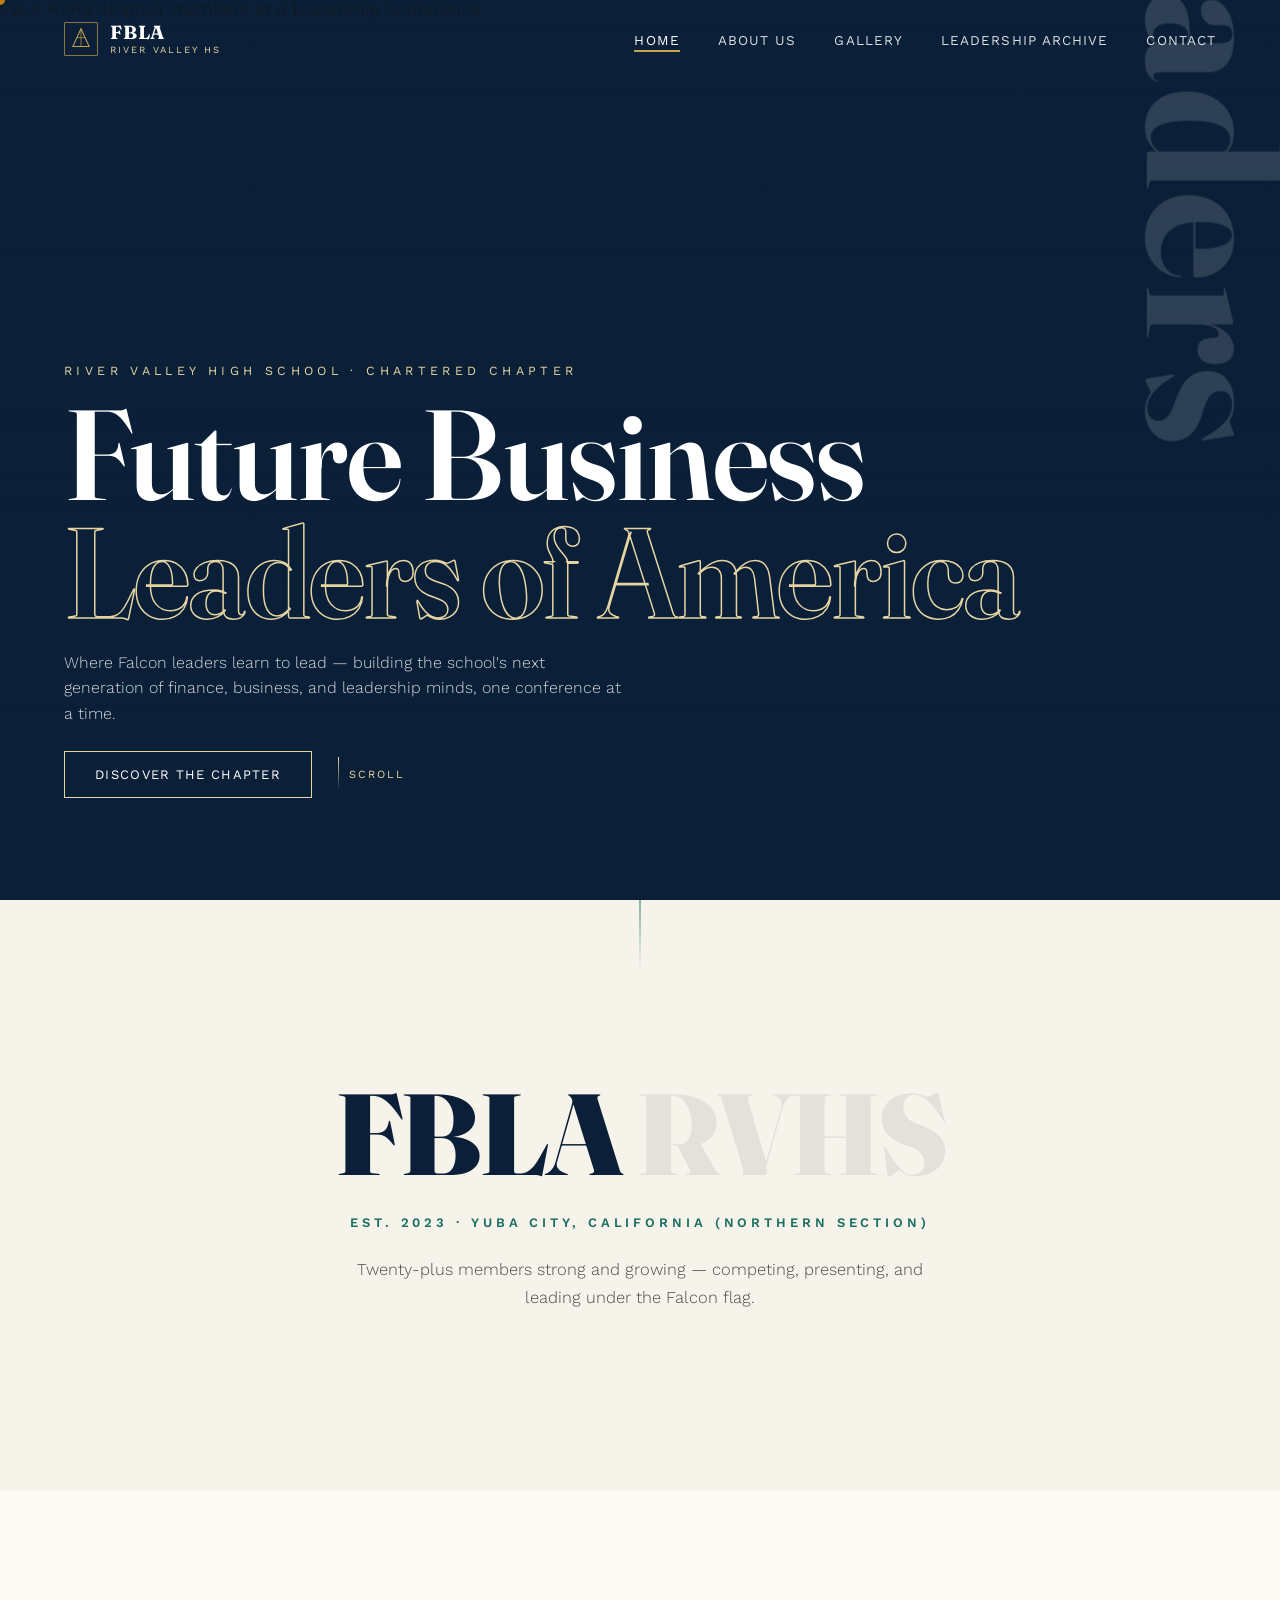
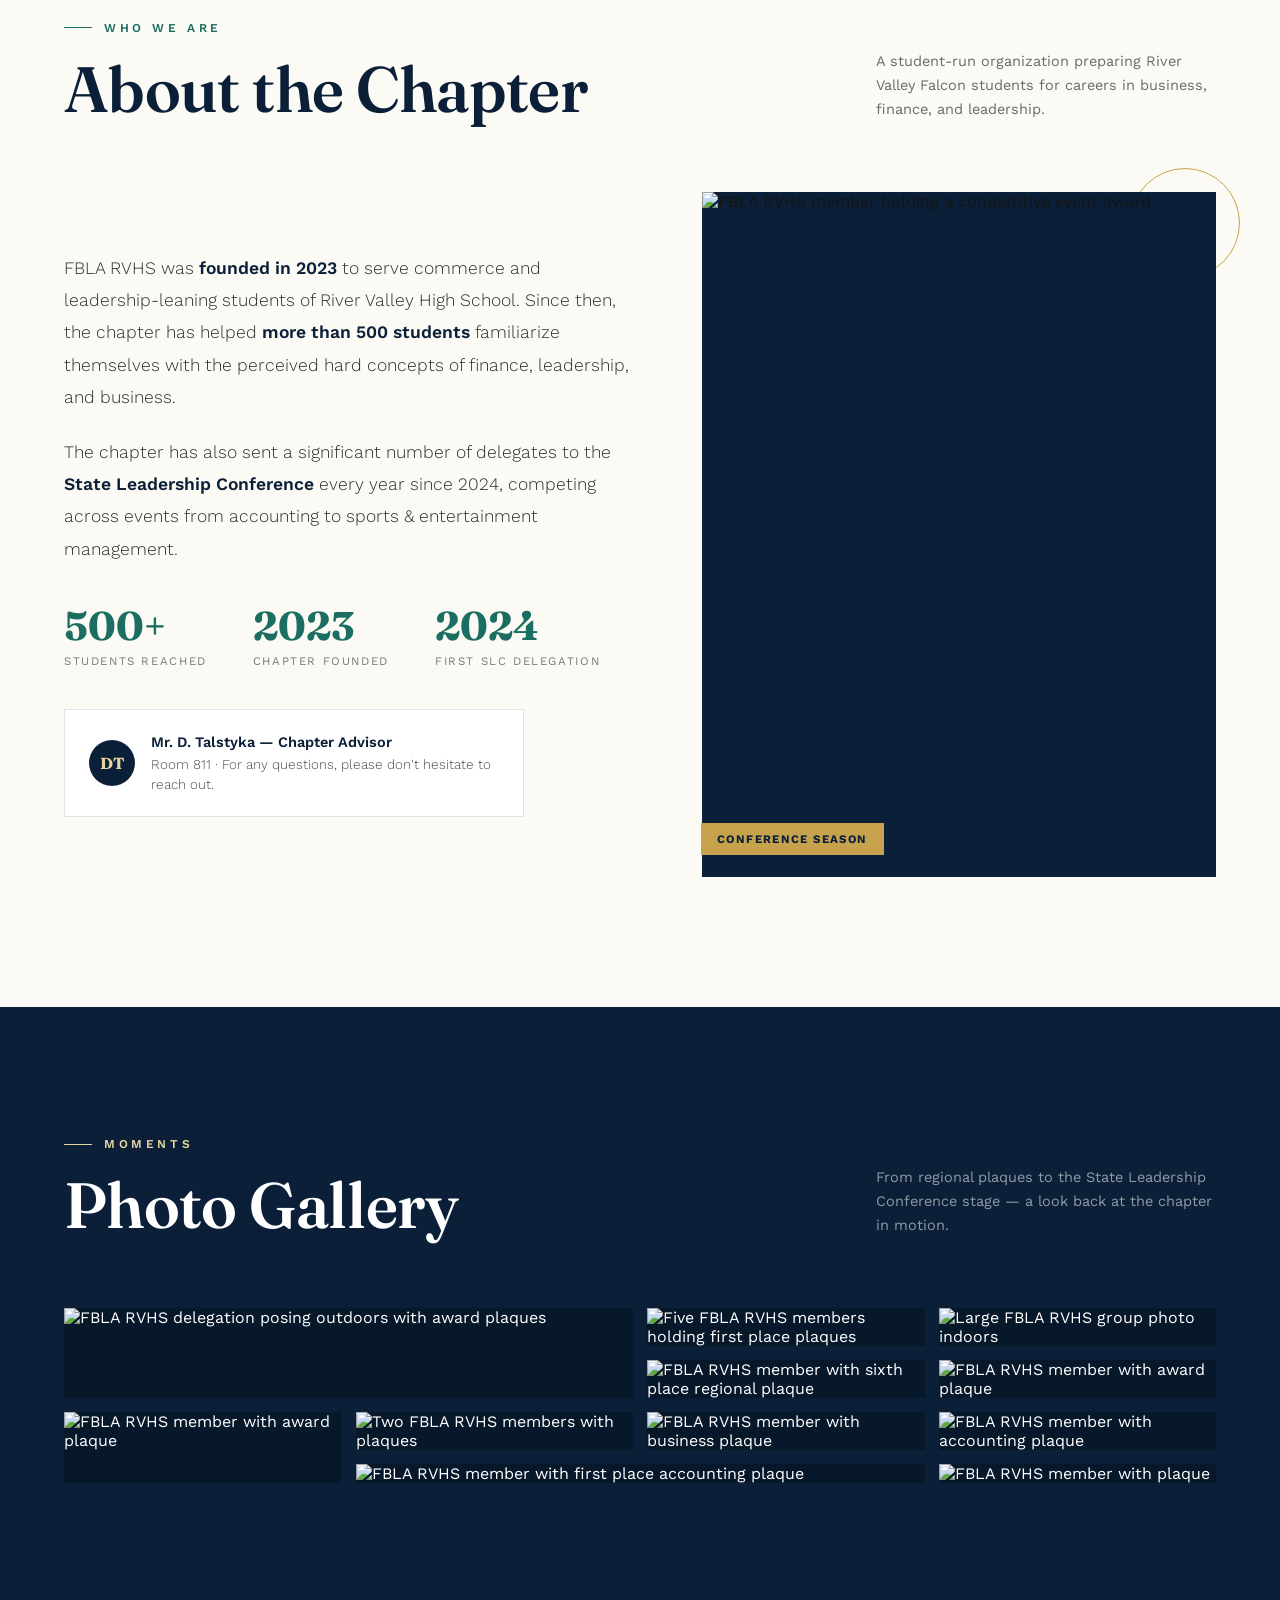
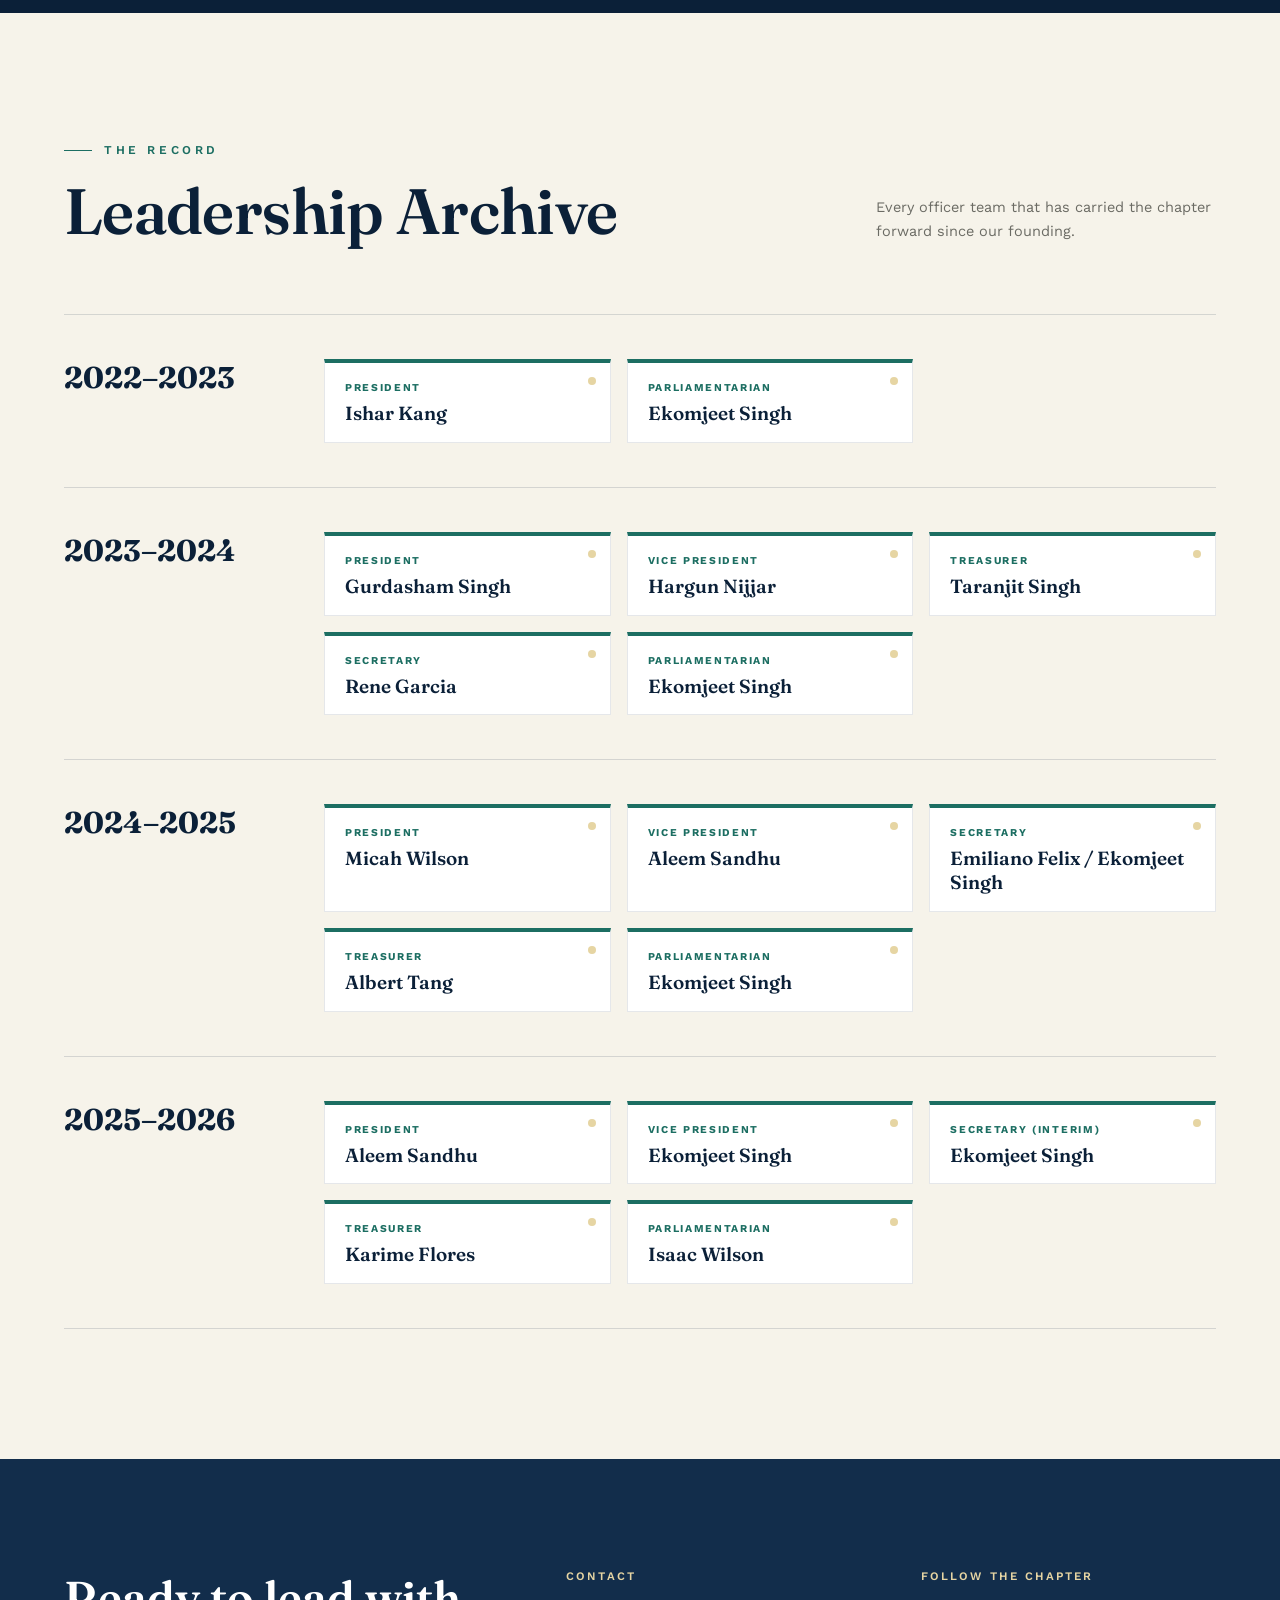
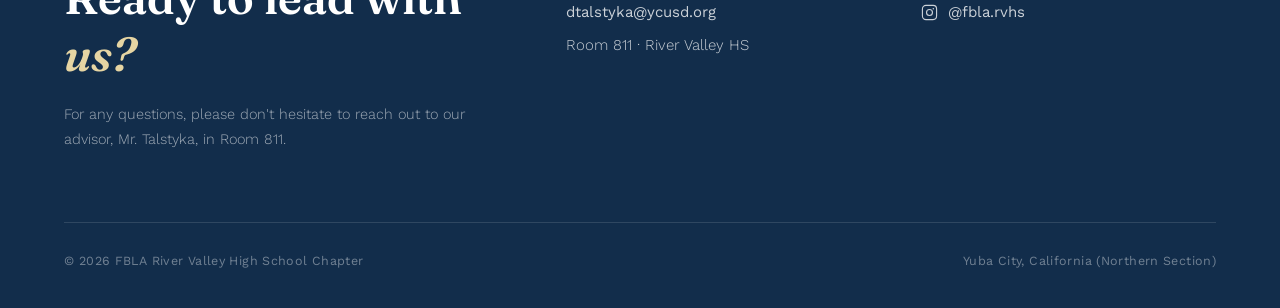
==== index.html @ ffce9edf "Add files via upload" ====
<!DOCTYPE html>
<html lang="en">
<head>
<meta charset="UTF-8">
<meta name="viewport" content="width=device-width, initial-scale=1.0">
<title>FBLA — River Valley High School</title>
<link rel="preconnect" href="https://fonts.googleapis.com">
<link rel="preconnect" href="https://fonts.gstatic.com" crossorigin>
<link href="https://fonts.googleapis.com/css2?family=Fraunces:opsz,wght@9..144,300;9..144,500;9..144,600;9..144,700;9..144,900&family=Work+Sans:wght@300;400;500;600;700&display=swap" rel="stylesheet">
<style>
:root{
  --navy:#0B2038;
  --navy-2:#122d4b;
  --teal:#1C6E62;
  --teal-light:#2E9384;
  --gold:#C7A24C;
  --gold-soft:#e6d5a3;
  --ivory:#F6F3EA;
  --ivory-2:#EFEAdc;
  --ink:#141414;
  --paper:#FCFAF4;
}
*{margin:0;padding:0;box-sizing:border-box;}
html{scroll-behavior:smooth;}
body{
  font-family:'Work Sans',sans-serif;
  background:var(--paper);
  color:var(--ink);
  overflow-x:hidden;
  cursor:default;
}
::selection{background:var(--gold-soft);color:var(--navy);}

h1,h2,h3,.display{
  font-family:'Fraunces',serif;
  font-optical-sizing:auto;
}

a{color:inherit;text-decoration:none;}

/* ---------- custom cursor dot ---------- */
.cursor-dot{
  position:fixed;
  width:10px;height:10px;
  border-radius:50%;
  background:var(--gold);
  pointer-events:none;
  z-index:9999;
  transform:translate(-50%,-50%);
  transition:width .25s,height .25s,background .25s;
  mix-blend-mode:difference;
}
.cursor-dot.grow{width:38px;height:38px;background:var(--ivory);}

/* ---------- nav ---------- */
.site-nav{
  position:fixed;
  top:0;left:0;right:0;
  z-index:500;
  display:flex;
  align-items:center;
  justify-content:space-between;
  padding:22px 5vw;
  mix-blend-mode:normal;
  transition:background .4s ease, padding .4s ease, box-shadow .4s ease;
}
.site-nav.scrolled{
  background:rgba(11,32,56,0.92);
  backdrop-filter:blur(10px);
  padding:14px 5vw;
  box-shadow:0 6px 24px rgba(0,0,0,.18);
}
.brand{
  display:flex;
  align-items:center;
  gap:12px;
  color:#fff;
  letter-spacing:.02em;
}
.brand svg{display:block;flex-shrink:0;}
.brand-text{
  display:flex;
  flex-direction:column;
  line-height:1;
}
.brand-text .b1{
  font-family:'Fraunces',serif;
  font-weight:700;
  font-size:19px;
  letter-spacing:.04em;
}
.brand-text .b2{
  font-size:9.5px;
  letter-spacing:.22em;
  text-transform:uppercase;
  color:var(--gold-soft);
  margin-top:3px;
}
.nav-links{
  display:flex;
  gap:38px;
  list-style:none;
}
.nav-links li a{
  color:#fff;
  font-size:13.5px;
  letter-spacing:.08em;
  text-transform:uppercase;
  position:relative;
  padding-bottom:4px;
  opacity:.85;
  transition:opacity .25s;
}
.nav-links li a::after{
  content:'';
  position:absolute;
  left:0;bottom:0;
  width:0%;
  height:1.5px;
  background:var(--gold);
  transition:width .3s ease;
}
.nav-links li a:hover,.nav-links li a.active{opacity:1;}
.nav-links li a:hover::after,.nav-links li a.active::after{width:100%;}
.nav-toggle{display:none;}

/* ---------- hero ---------- */
.hero{
  position:relative;
  height:100vh;
  min-height:640px;
  overflow:hidden;
  display:flex;
  align-items:flex-end;
  background:var(--navy);
}
.hero-media{
  position:absolute;
  inset:0;
  will-change:transform;
}
.hero-media img{
  width:100%;height:100%;
  object-fit:cover;
  object-position:center 22%;
  transform:scale(1.08);
}
.hero-scrim{
  position:absolute;inset:0;
  background:
    linear-gradient(180deg, rgba(11,32,56,.55) 0%, rgba(11,32,56,.15) 32%, rgba(11,32,56,.25) 60%, rgba(11,32,56,.96) 100%);
}
.hero-inner{
  position:relative;
  z-index:2;
  width:100%;
  padding:0 5vw 8vw;
  display:flex;
  flex-direction:column;
  gap:18px;
}
.hero-eyebrow{
  color:var(--gold-soft);
  font-size:12.5px;
  letter-spacing:.35em;
  text-transform:uppercase;
  opacity:0;
  transform:translateY(14px);
  animation:riseIn .9s .3s cubic-bezier(.16,1,.3,1) forwards;
}
.hero-title{
  color:#fff;
  font-weight:600;
  line-height:.92;
  font-size:clamp(52px,10vw,132px);
  letter-spacing:-.01em;
}
.hero-title .line{
  display:block;
  overflow:hidden;
}
.hero-title .line span{
  display:block;
  transform:translateY(110%);
  animation:riseIn 1s cubic-bezier(.16,1,.3,1) forwards;
}
.hero-title .line:nth-child(1) span{animation-delay:.15s;}
.hero-title .line:nth-child(2) span{
  animation-delay:.32s;
  color:transparent;
  -webkit-text-stroke:1.5px var(--gold-soft);
}
@keyframes riseIn{to{opacity:1;transform:translateY(0);}}

.hero-sub{
  max-width:560px;
  color:rgba(255,255,255,.82);
  font-size:16px;
  line-height:1.6;
  font-weight:300;
  opacity:0;
  animation:riseIn .9s .55s cubic-bezier(.16,1,.3,1) forwards;
}
.hero-meta{
  display:flex;
  align-items:center;
  gap:26px;
  margin-top:6px;
  opacity:0;
  animation:riseIn .9s .7s cubic-bezier(.16,1,.3,1) forwards;
}
.scroll-cue{
  display:flex;
  align-items:center;
  gap:10px;
  color:var(--gold-soft);
  font-size:11px;
  letter-spacing:.18em;
  text-transform:uppercase;
}
.scroll-cue .line-anim{
  width:1px;height:34px;
  background:linear-gradient(var(--gold-soft),transparent);
  position:relative;
  overflow:hidden;
}
.scroll-cue .line-anim::after{
  content:'';
  position:absolute;
  top:-100%;left:0;
  width:100%;height:100%;
  background:var(--gold);
  animation:drip 1.8s ease-in-out infinite;
}
@keyframes drip{
  0%{top:-100%;}
  60%{top:100%;}
  100%{top:100%;}
}

/* chapter name mark that reveals on scroll inside hero */
.hero-watermark{
  position:absolute;
  right:5vw;top:50%;
  transform:translateY(-50%) rotate(90deg);
  transform-origin:right center;
  color:rgba(255,255,255,.14);
  font-family:'Fraunces',serif;
  font-weight:700;
  font-size:15vw;
  white-space:nowrap;
  letter-spacing:.02em;
  pointer-events:none;
  z-index:1;
  display:none;
}
@media(min-width:1000px){.hero-watermark{display:block;}}

/* ---------- reveal-on-scroll chapter title band ---------- */
.reveal-band{
  position:relative;
  background:var(--ivory);
  padding:min(14vw,180px) 5vw;
  text-align:center;
  overflow:hidden;
}
.reveal-band::before{
  content:'';
  position:absolute;
  top:0;left:50%;
  transform:translateX(-50%);
  width:1px;height:70px;
  background:linear-gradient(var(--teal),transparent);
}
.reveal-word{
  font-family:'Fraunces',serif;
  font-weight:900;
  font-size:clamp(44px,9vw,150px);
  line-height:.95;
  color:var(--navy);
  letter-spacing:-.02em;
}
.reveal-word .r-chunk{
  display:inline-block;
  opacity:.08;
  transition:opacity .05s linear;
}
.reveal-tag{
  margin-top:26px;
  font-size:13px;
  letter-spacing:.3em;
  text-transform:uppercase;
  color:var(--teal);
  font-weight:600;
}
.reveal-desc{
  max-width:600px;
  margin:26px auto 0;
  color:#4b4b46;
  font-size:16.5px;
  line-height:1.7;
  font-weight:300;
}

/* ---------- section shell ---------- */
section{position:relative;}
.section-pad{padding:130px 5vw;}
.section-head{
  display:flex;
  justify-content:space-between;
  align-items:flex-end;
  gap:40px;
  margin-bottom:64px;
  flex-wrap:wrap;
}
.eyebrow{
  font-size:12px;
  letter-spacing:.3em;
  text-transform:uppercase;
  color:var(--teal);
  font-weight:600;
  display:flex;
  align-items:center;
  gap:12px;
}
.eyebrow::before{
  content:'';
  width:28px;height:1px;
  background:var(--teal);
}
.section-title{
  font-size:clamp(34px,5vw,64px);
  font-weight:600;
  color:var(--navy);
  margin-top:14px;
  letter-spacing:-.01em;
  max-width:680px;
}
.section-note{
  max-width:340px;
  color:#6b6b64;
  font-size:14.5px;
  line-height:1.65;
  padding-bottom:6px;
}

/* fade-up reveal utility */
.fx{
  opacity:0;
  transform:translateY(36px);
  transition:opacity .8s cubic-bezier(.16,1,.3,1), transform .8s cubic-bezier(.16,1,.3,1);
}
.fx.in{opacity:1;transform:translateY(0);}

/* ---------- about ---------- */
.about{
  background:var(--paper);
}
.about-grid{
  display:grid;
  grid-template-columns:1.05fr .95fr;
  gap:70px;
  align-items:center;
}
@media(max-width:880px){.about-grid{grid-template-columns:1fr;}}
.about-copy p{
  font-size:17.5px;
  line-height:1.85;
  color:#2c2c28;
  font-weight:300;
  margin-bottom:22px;
}
.about-copy strong{font-weight:600;color:var(--navy);}
.stat-row{
  display:flex;
  gap:46px;
  margin:36px 0 40px;
  flex-wrap:wrap;
}
.stat b{
  font-family:'Fraunces',serif;
  font-size:40px;
  color:var(--teal);
  font-weight:700;
  display:block;
}
.stat span{
  font-size:11.5px;
  letter-spacing:.14em;
  text-transform:uppercase;
  color:#7a7a72;
}
.advisor-card{
  border:1px solid rgba(11,32,56,.12);
  padding:22px 24px;
  display:flex;
  gap:16px;
  align-items:center;
  background:#fff;
  max-width:460px;
}
.advisor-avatar{
  width:46px;height:46px;
  border-radius:50%;
  background:var(--navy);
  color:var(--gold-soft);
  display:flex;align-items:center;justify-content:center;
  font-family:'Fraunces',serif;
  font-weight:700;
  flex-shrink:0;
}
.advisor-meta p{margin:0;font-size:13.5px;line-height:1.5;color:#4a4a45;}
.advisor-meta .name{font-weight:600;color:var(--navy);font-size:14.5px;}

.about-photo{
  position:relative;
}
.about-photo .frame{
  position:relative;
  overflow:hidden;
  aspect-ratio:3/4;
  background:var(--navy);
}
.about-photo img{
  width:100%;height:100%;
  object-fit:cover;
  transition:transform 1.1s cubic-bezier(.16,1,.3,1);
}
.about-photo:hover img{transform:scale(1.06);}
.about-photo .tag{
  position:absolute;
  left:-1px;bottom:22px;
  background:var(--gold);
  color:var(--navy);
  font-size:11.5px;
  letter-spacing:.12em;
  text-transform:uppercase;
  font-weight:700;
  padding:9px 16px;
}
.about-photo .ring{
  position:absolute;
  top:-24px;right:-24px;
  width:110px;height:110px;
  border:1px solid var(--gold);
  border-radius:50%;
  z-index:-1;
}

/* ---------- gallery ---------- */
.gallery-section{
  background:var(--navy);
  color:#fff;
}
.gallery-section .eyebrow{color:var(--gold-soft);}
.gallery-section .eyebrow::before{background:var(--gold-soft);}
.gallery-section .section-title{color:#fff;}
.gallery-section .section-note{color:rgba(255,255,255,.55);}

.gallery-grid{
  display:grid;
  grid-template-columns:repeat(4,1fr);
  gap:14px;
  grid-auto-flow:dense;
}
@media(max-width:980px){.gallery-grid{grid-template-columns:repeat(2,1fr);}}
@media(max-width:520px){.gallery-grid{grid-template-columns:1fr;}}

.g-item{
  position:relative;
  overflow:hidden;
  cursor:pointer;
  background:#08182b;
}
.g-item img{
  width:100%;height:100%;
  object-fit:cover;
  display:block;
  transition:transform .8s cubic-bezier(.16,1,.3,1), filter .5s;
  filter:saturate(.9);
}
.g-item:hover img{transform:scale(1.08);filter:saturate(1.05);}
.g-item.wide{grid-column:span 2;}
.g-item.tall{grid-row:span 2;}
.g-item .g-veil{
  position:absolute;inset:0;
  background:linear-gradient(180deg,transparent 40%,rgba(3,12,22,.85) 100%);
  opacity:0;
  transition:opacity .4s;
  display:flex;
  align-items:flex-end;
  padding:16px;
}
.g-item:hover .g-veil{opacity:1;}
.g-veil span{
  font-size:12px;
  letter-spacing:.1em;
  text-transform:uppercase;
  color:var(--gold-soft);
  font-weight:600;
}

/* lightbox */
.lightbox{
  position:fixed;inset:0;
  background:rgba(6,14,26,.96);
  z-index:1000;
  display:none;
  align-items:center;
  justify-content:center;
  padding:6vh 5vw;
  backdrop-filter:blur(6px);
}
.lightbox.open{display:flex;}
.lightbox img{
  max-width:100%;max-height:88vh;
  object-fit:contain;
  box-shadow:0 30px 80px rgba(0,0,0,.5);
}
.lightbox-close{
  position:absolute;
  top:28px;right:5vw;
  color:#fff;
  font-size:14px;
  letter-spacing:.15em;
  text-transform:uppercase;
  cursor:pointer;
  display:flex;align-items:center;gap:10px;
}
.lightbox-nav{
  position:absolute;
  top:50%;transform:translateY(-50%);
  color:#fff;
  font-size:30px;
  cursor:pointer;
  padding:14px;
  opacity:.7;
  transition:opacity .2s;
  font-family:'Fraunces',serif;
}
.lightbox-nav:hover{opacity:1;}
.lightbox-nav.prev{left:2vw;}
.lightbox-nav.next{right:2vw;}

/* ---------- leadership archive ---------- */
.leadership{
  background:var(--ivory);
}
.term-block{
  border-top:1px solid rgba(11,32,56,.14);
  padding:44px 0;
  display:grid;
  grid-template-columns:220px 1fr;
  gap:40px;
  align-items:start;
}
.term-block:last-child{border-bottom:1px solid rgba(11,32,56,.14);}
@media(max-width:760px){.term-block{grid-template-columns:1fr;gap:18px;}}
.term-year{
  font-family:'Fraunces',serif;
  font-size:30px;
  font-weight:700;
  color:var(--navy);
  position:sticky;
  top:110px;
}
.badge-grid{
  display:grid;
  grid-template-columns:repeat(auto-fill,minmax(230px,1fr));
  gap:16px;
}
.badge{
  background:#fff;
  border:1px solid rgba(11,32,56,.1);
  border-top:4px solid var(--teal);
  padding:18px 20px 16px;
  position:relative;
  transition:transform .35s cubic-bezier(.16,1,.3,1), box-shadow .35s;
}
.badge:hover{
  transform:translateY(-6px);
  box-shadow:0 18px 34px rgba(11,32,56,.12);
  border-top-color:var(--gold);
}
.badge .role{
  font-size:10.5px;
  letter-spacing:.16em;
  text-transform:uppercase;
  color:var(--teal);
  font-weight:700;
  margin-bottom:8px;
}
.badge:hover .role{color:var(--gold);
  transition:color .35s;
}
.badge .pname{
  font-family:'Fraunces',serif;
  font-size:19px;
  font-weight:600;
  color:var(--navy);
  line-height:1.25;
}
.badge .pin{
  position:absolute;
  top:14px;right:14px;
  width:8px;height:8px;
  border-radius:50%;
  background:var(--gold-soft);
}

/* ---------- footer / contact ---------- */
.footer{
  background:var(--navy-2);
  color:#fff;
  padding:110px 5vw 40px;
}
.footer-top{
  display:grid;
  grid-template-columns:1.2fr .8fr .8fr;
  gap:60px;
  padding-bottom:70px;
  border-bottom:1px solid rgba(255,255,255,.12);
}
@media(max-width:820px){.footer-top{grid-template-columns:1fr;gap:40px;}}
.footer-title{
  font-size:clamp(30px,4vw,46px);
  font-weight:600;
  max-width:420px;
  margin-bottom:20px;
}
.footer-title .accent{color:var(--gold-soft);font-style:italic;}
.footer p{color:rgba(255,255,255,.6);font-size:14.5px;line-height:1.7;font-weight:300;max-width:420px;}
.footer-col h4{
  font-size:11.5px;
  letter-spacing:.18em;
  text-transform:uppercase;
  color:var(--gold-soft);
  margin-bottom:20px;
  font-weight:600;
}
.footer-col a, .footer-col p{
  display:block;
  color:rgba(255,255,255,.78);
  font-size:15px;
  margin-bottom:12px;
  transition:color .2s;
}
.footer-col a:hover{color:var(--gold-soft);}
.footer-col .ig{
  display:inline-flex;
  align-items:center;
  gap:10px;
}
.footer-bottom{
  display:flex;
  justify-content:space-between;
  align-items:center;
  padding-top:30px;
  flex-wrap:wrap;
  gap:14px;
  font-size:12.5px;
  color:rgba(255,255,255,.4);
  letter-spacing:.03em;
}

/* magnetic btn */
.mbtn{
  position:relative;
  display:inline-flex;
  align-items:center;
  gap:10px;
  padding:15px 30px;
  border:1px solid var(--gold-soft);
  color:#fff;
  font-size:13px;
  letter-spacing:.1em;
  text-transform:uppercase;
  overflow:hidden;
  transition:border-color .3s;
}
.mbtn span{position:relative;z-index:2;transition:color .35s;}
.mbtn::before{
  content:'';
  position:absolute;
  inset:0;
  background:var(--gold-soft);
  transform:translateY(101%);
  transition:transform .4s cubic-bezier(.16,1,.3,1);
  z-index:1;
}
.mbtn:hover::before{transform:translateY(0);}
.mbtn:hover span{color:var(--navy);}

/* scroll progress bar */
.progress{
  position:fixed;
  top:0;left:0;
  height:2px;
  background:var(--gold);
  z-index:600;
  width:0%;
}

@media(max-width:860px){
  .nav-links{
    position:fixed;
    inset:0 0 0 auto;
    width:78vw;max-width:340px;
    background:var(--navy);
    flex-direction:column;
    padding:110px 34px;
    gap:28px;
    transform:translateX(100%);
    transition:transform .5s cubic-bezier(.16,1,.3,1);
  }
  .nav-links.open{transform:translateX(0);}
  .nav-links li a{font-size:16px;}
  .nav-toggle{
    display:flex;
    flex-direction:column;
    gap:5px;
    z-index:600;
    cursor:pointer;
    padding:6px;
  }
  .nav-toggle span{width:22px;height:1.5px;background:#fff;display:block;transition:.3s;}
  .nav-toggle.open span:nth-child(1){transform:translateY(6.5px) rotate(45deg);}
  .nav-toggle.open span:nth-child(2){opacity:0;}
  .nav-toggle.open span:nth-child(3){transform:translateY(-6.5px) rotate(-45deg);}
}
</style>
</head>
<body>

<div class="cursor-dot" id="cursorDot"></div>
<div class="progress" id="progressBar"></div>

<!-- NAV -->
<nav class="site-nav" id="siteNav">
  <a href="#home" class="brand">
    <svg width="34" height="34" viewBox="0 0 100 100" fill="none" xmlns="http://www.w3.org/2000/svg">
      <rect x="2" y="2" width="96" height="96" fill="#0B2038" stroke="#C7A24C" stroke-width="2"/>
      <path d="M50 20 L74 72 H26 Z" fill="none" stroke="#C7A24C" stroke-width="3"/>
      <path d="M50 20 L50 72" stroke="#C7A24C" stroke-width="2"/>
      <path d="M38 46 H62" stroke="#C7A24C" stroke-width="2"/>
    </svg>
    <div class="brand-text">
      <span class="b1">FBLA</span>
      <span class="b2">River Valley HS</span>
    </div>
  </a>
  <div class="nav-toggle" id="navToggle"><span></span><span></span><span></span></div>
  <ul class="nav-links" id="navLinks">
    <li><a href="#home" class="nav-link active">Home</a></li>
    <li><a href="#about" class="nav-link">About Us</a></li>
    <li><a href="#gallery" class="nav-link">Gallery</a></li>
    <li><a href="#leadership" class="nav-link">Leadership Archive</a></li>
    <li><a href="#contact" class="nav-link">Contact</a></li>
  </ul>
</nav>

<!-- HERO -->
<header class="hero" id="home">
  <div class="hero-media" id="heroMedia">
    <img src="images/hero.jpg" alt="FBLA RVHS chapter members at a leadership conference">
  </div>
  <div class="hero-scrim"></div>
  <div class="hero-watermark">Future Business Leaders</div>
  <div class="hero-inner">
    <span class="hero-eyebrow">River Valley High School · Chartered Chapter</span>
    <h1 class="hero-title">
      <span class="line"><span>Future Business</span></span>
      <span class="line"><span>Leaders of America</span></span>
    </h1>
    <p class="hero-sub">Where Falcon leaders learn to lead — building the school's next generation of finance, business, and leadership minds, one conference at a time.</p>
    <div class="hero-meta">
      <a href="#about" class="mbtn"><span>Discover the Chapter</span></a>
      <div class="scroll-cue"><div class="line-anim"></div>Scroll</div>
    </div>
  </div>
</header>

<!-- REVEAL BAND -->
<section class="reveal-band" id="revealBand">
  <h2 class="reveal-word" id="revealWord">FBLA&nbsp;RVHS</h2>
  <p class="reveal-tag">Est. 2023 · Yuba City, California (Northern Section)</p>
  <p class="reveal-desc">Twenty-plus members strong and growing — competing, presenting, and leading under the Falcon flag.</p>
</section>

<!-- ABOUT -->
<section class="about section-pad" id="about">
  <div class="section-head fx">
    <div>
      <div class="eyebrow">Who We Are</div>
      <h2 class="section-title">About the Chapter</h2>
    </div>
    <p class="section-note">A student-run organization preparing River Valley Falcon students for careers in business, finance, and leadership.</p>
  </div>

  <div class="about-grid">
    <div class="about-copy fx">
      <p>FBLA RVHS was <strong>founded in 2023</strong> to serve commerce and leadership&#8209;leaning students of River Valley High School. Since then, the chapter has helped <strong>more than 500 students</strong> familiarize themselves with the perceived hard concepts of finance, leadership, and business.</p>
      <p>The chapter has also sent a significant number of delegates to the <strong>State Leadership Conference</strong> every year since 2024, competing across events from accounting to sports &amp; entertainment management.</p>

      <div class="stat-row">
        <div class="stat"><b>500+</b><span>Students Reached</span></div>
        <div class="stat"><b>2023</b><span>Chapter Founded</span></div>
        <div class="stat"><b>2024</b><span>First SLC Delegation</span></div>
      </div>

      <div class="advisor-card">
        <div class="advisor-avatar">DT</div>
        <div class="advisor-meta">
          <p class="name">Mr. D. Talstyka — Chapter Advisor</p>
          <p>Room 811 · For any questions, please don't hesitate to reach out.</p>
        </div>
      </div>
    </div>

    <div class="about-photo fx">
      <div class="ring"></div>
      <div class="frame">
        <img src="images/FBLA2.jpg" alt="FBLA RVHS member holding a competitive event award">
      </div>
      <div class="tag">Conference Season</div>
    </div>
  </div>
</section>

<!-- GALLERY -->
<section class="gallery-section section-pad" id="gallery">
  <div class="section-head fx">
    <div>
      <div class="eyebrow">Moments</div>
      <h2 class="section-title">Photo Gallery</h2>
    </div>
    <p class="section-note">From regional plaques to the State Leadership Conference stage — a look back at the chapter in motion.</p>
  </div>

  <div class="gallery-grid" id="galleryGrid">
    <div class="g-item wide tall fx" data-full="images/group2.jpg"><img src="images/group2.jpg" alt="FBLA RVHS delegation posing outdoors with award plaques"><div class="g-veil"><span>Northern Section · Awards Day</span></div></div>
    <div class="g-item fx" data-full="images/group3.jpg"><img src="images/group3.jpg" alt="Five FBLA RVHS members holding first place plaques"><div class="g-veil"><span>First Place Wins</span></div></div>
    <div class="g-item fx" data-full="images/group4.jpg"><img src="images/group4.jpg" alt="Large FBLA RVHS group photo indoors"><div class="g-veil"><span>Chapter Group Photo</span></div></div>
    <div class="g-item fx" data-full="images/portrait_sukhman.jpg"><img src="images/portrait_sukhman.jpg" alt="FBLA RVHS member with sixth place regional plaque"><div class="g-veil"><span>Regional Placement</span></div></div>
    <div class="g-item fx" data-full="images/FBLA3.jpg"><img src="images/FBLA3.jpg" alt="FBLA RVHS member with award plaque"><div class="g-veil"><span>Member Spotlight</span></div></div>
    <div class="g-item tall fx" data-full="images/FBLA4.jpg"><img src="images/FBLA4.jpg" alt="FBLA RVHS member with award plaque"><div class="g-veil"><span>Member Spotlight</span></div></div>
    <div class="g-item fx" data-full="images/FBLA5.jpg"><img src="images/FBLA5.jpg" alt="Two FBLA RVHS members with plaques"><div class="g-veil"><span>Team Achievement</span></div></div>
    <div class="g-item fx" data-full="images/FBLA6.jpg"><img src="images/FBLA6.jpg" alt="FBLA RVHS member with business plaque"><div class="g-veil"><span>Business Management</span></div></div>
    <div class="g-item fx" data-full="images/FBLA7.jpg"><img src="images/FBLA7.jpg" alt="FBLA RVHS member with accounting plaque"><div class="g-veil"><span>Accounting</span></div></div>
    <div class="g-item wide fx" data-full="images/FBLA8.jpg"><img src="images/FBLA8.jpg" alt="FBLA RVHS member with first place accounting plaque"><div class="g-veil"><span>First Place · Accounting</span></div></div>
    <div class="g-item fx" data-full="images/FBLA9.jpg"><img src="images/FBLA9.jpg" alt="FBLA RVHS member with plaque"><div class="g-veil"><span>Member Spotlight</span></div></div>
  </div>
</section>

<!-- LEADERSHIP ARCHIVE -->
<section class="leadership section-pad" id="leadership">
  <div class="section-head fx">
    <div>
      <div class="eyebrow">The Record</div>
      <h2 class="section-title">Leadership Archive</h2>
    </div>
    <p class="section-note">Every officer team that has carried the chapter forward since our founding.</p>
  </div>

  <div class="term-block fx">
    <div class="term-year">2022–2023</div>
    <div class="badge-grid">
      <div class="badge"><div class="pin"></div><div class="role">President</div><div class="pname">Ishar Kang</div></div>
      <div class="badge"><div class="pin"></div><div class="role">Parliamentarian</div><div class="pname">Ekomjeet Singh</div></div>
    </div>
  </div>

  <div class="term-block fx">
    <div class="term-year">2023–2024</div>
    <div class="badge-grid">
      <div class="badge"><div class="pin"></div><div class="role">President</div><div class="pname">Gurdasham Singh</div></div>
      <div class="badge"><div class="pin"></div><div class="role">Vice President</div><div class="pname">Hargun Nijjar</div></div>
      <div class="badge"><div class="pin"></div><div class="role">Treasurer</div><div class="pname">Taranjit Singh</div></div>
      <div class="badge"><div class="pin"></div><div class="role">Secretary</div><div class="pname">Rene Garcia</div></div>
      <div class="badge"><div class="pin"></div><div class="role">Parliamentarian</div><div class="pname">Ekomjeet Singh</div></div>
    </div>
  </div>

  <div class="term-block fx">
    <div class="term-year">2024–2025</div>
    <div class="badge-grid">
      <div class="badge"><div class="pin"></div><div class="role">President</div><div class="pname">Micah Wilson</div></div>
      <div class="badge"><div class="pin"></div><div class="role">Vice President</div><div class="pname">Aleem Sandhu</div></div>
      <div class="badge"><div class="pin"></div><div class="role">Secretary</div><div class="pname">Emiliano Felix / Ekomjeet Singh</div></div>
      <div class="badge"><div class="pin"></div><div class="role">Treasurer</div><div class="pname">Albert Tang</div></div>
      <div class="badge"><div class="pin"></div><div class="role">Parliamentarian</div><div class="pname">Ekomjeet Singh</div></div>
    </div>
  </div>

  <div class="term-block fx">
    <div class="term-year">2025–2026</div>
    <div class="badge-grid">
      <div class="badge"><div class="pin"></div><div class="role">President</div><div class="pname">Aleem Sandhu</div></div>
      <div class="badge"><div class="pin"></div><div class="role">Vice President</div><div class="pname">Ekomjeet Singh</div></div>
      <div class="badge"><div class="pin"></div><div class="role">Secretary (Interim)</div><div class="pname">Ekomjeet Singh</div></div>
      <div class="badge"><div class="pin"></div><div class="role">Treasurer</div><div class="pname">Karime Flores</div></div>
      <div class="badge"><div class="pin"></div><div class="role">Parliamentarian</div><div class="pname">Isaac Wilson</div></div>
    </div>
  </div>
</section>

<!-- FOOTER / CONTACT -->
<footer class="footer" id="contact">
  <div class="footer-top">
    <div>
      <h3 class="footer-title">Ready to lead with <span class="accent">us?</span></h3>
      <p>For any questions, please don't hesitate to reach out to our advisor, Mr. Talstyka, in Room 811.</p>
    </div>
    <div class="footer-col">
      <h4>Contact</h4>
      <a href="mailto:dtalstyka@ycusd.org">dtalstyka@ycusd.org</a>
      <p>Room 811 · River Valley HS</p>
    </div>
    <div class="footer-col">
      <h4>Follow the Chapter</h4>
      <a class="ig" href="https://www.instagram.com/fbla.rvhs/" target="_blank" rel="noopener">
        <svg width="17" height="17" viewBox="0 0 24 24" fill="none" xmlns="http://www.w3.org/2000/svg"><rect x="2" y="2" width="20" height="20" rx="5" stroke="currentColor" stroke-width="1.6"/><circle cx="12" cy="12" r="4.2" stroke="currentColor" stroke-width="1.6"/><circle cx="17.4" cy="6.6" r="1.1" fill="currentColor"/></svg>
        @fbla.rvhs
      </a>
    </div>
  </div>
  <div class="footer-bottom">
    <span>© <span id="year"></span> FBLA River Valley High School Chapter</span>
    <span>Yuba City, California (Northern Section)</span>
  </div>
</footer>

<!-- LIGHTBOX -->
<div class="lightbox" id="lightbox">
  <div class="lightbox-close" id="lightboxClose">Close ✕</div>
  <div class="lightbox-nav prev" id="lbPrev">‹</div>
  <img src="" alt="" id="lightboxImg">
  <div class="lightbox-nav next" id="lbNext">›</div>
</div>

<script>
document.getElementById('year').textContent = new Date().getFullYear();

/* ---- custom cursor ---- */
const dot = document.getElementById('cursorDot');
let mx=0,my=0,dx=0,dy=0;
window.addEventListener('mousemove', e=>{mx=e.clientX;my=e.clientY;});
function loopCursor(){
  dx += (mx-dx)*0.18; dy += (my-dy)*0.18;
  dot.style.left = dx+'px'; dot.style.top = dy+'px';
  requestAnimationFrame(loopCursor);
}
loopCursor();
document.querySelectorAll('a, .g-item, .badge, .mbtn').forEach(el=>{
  el.addEventListener('mouseenter', ()=>dot.classList.add('grow'));
  el.addEventListener('mouseleave', ()=>dot.classList.remove('grow'));
});

/* ---- nav scroll state + active link ---- */
const nav = document.getElementById('siteNav');
const progressBar = document.getElementById('progressBar');
const sections = document.querySelectorAll('section[id], header[id]');
const navLinks = document.querySelectorAll('.nav-link');

window.addEventListener('scroll', ()=>{
  nav.classList.toggle('scrolled', window.scrollY > 60);
  const h = document.documentElement;
  const pct = (h.scrollTop)/(h.scrollHeight - h.clientHeight)*100;
  progressBar.style.width = pct+'%';

  let current = 'home';
  sections.forEach(sec=>{
    const rect = sec.getBoundingClientRect();
    if(rect.top <= 120 && rect.bottom > 120) current = sec.id;
  });
  navLinks.forEach(l=>{
    l.classList.toggle('active', l.getAttribute('href') === '#'+current);
  });
});

/* mobile nav toggle */
const navToggle = document.getElementById('navToggle');
const navLinksWrap = document.getElementById('navLinks');
navToggle.addEventListener('click', ()=>{
  navToggle.classList.toggle('open');
  navLinksWrap.classList.toggle('open');
});
navLinksWrap.querySelectorAll('a').forEach(a=>a.addEventListener('click', ()=>{
  navToggle.classList.remove('open');
  navLinksWrap.classList.remove('open');
}));

/* ---- hero parallax on scroll + mouse ---- */
const heroMedia = document.getElementById('heroMedia');
const heroImg = heroMedia.querySelector('img');
window.addEventListener('scroll', ()=>{
  const y = window.scrollY;
  heroMedia.style.transform = `translateY(${y*0.35}px)`;
});
document.querySelector('.hero').addEventListener('mousemove', e=>{
  const r = e.currentTarget.getBoundingClientRect();
  const px = (e.clientX - r.left)/r.width - 0.5;
  const py = (e.clientY - r.top)/r.height - 0.5;
  heroImg.style.transform = `scale(1.08) translate(${px*-16}px, ${py*-10}px)`;
});

/* ---- reveal band letter-by-letter reveal driven by scroll ---- */
const revealWordEl = document.getElementById('revealWord');
const text = revealWordEl.textContent;
revealWordEl.innerHTML = text.split('').map(ch=>`<span class="r-chunk">${ch===' '?'&nbsp;':ch}</span>`).join('');
const chunks = revealWordEl.querySelectorAll('.r-chunk');
const revealBand = document.getElementById('revealBand');

function updateReveal(){
  const rect = revealBand.getBoundingClientRect();
  const vh = window.innerHeight;
  const total = rect.height + vh;
  const progressed = Math.min(Math.max((vh - rect.top)/total, 0), 1);
  const n = chunks.length;
  chunks.forEach((c,i)=>{
    const start = i/n;
    const end = start + 1/n*2.2;
    let local = (progressed - start)/(end-start);
    local = Math.min(Math.max(local,0),1);
    c.style.opacity = (0.08 + local*0.92).toFixed(2);
  });
}
window.addEventListener('scroll', updateReveal);
updateReveal();

/* ---- fade up on scroll ---- */
const fxEls = document.querySelectorAll('.fx');
const io = new IntersectionObserver((entries)=>{
  entries.forEach(en=>{
    if(en.isIntersecting){
      en.target.classList.add('in');
      io.unobserve(en.target);
    }
  });
},{threshold:0.15});
fxEls.forEach(el=>io.observe(el));

/* ---- gallery tilt on mouse move ---- */
document.querySelectorAll('.g-item').forEach(item=>{
  item.addEventListener('mousemove', e=>{
    const r = item.getBoundingClientRect();
    const px = (e.clientX - r.left)/r.width - 0.5;
    const py = (e.clientY - r.top)/r.height - 0.5;
    const img = item.querySelector('img');
    img.style.transform = `scale(1.08) translate(${px*-8}px, ${py*-8}px)`;
  });
  item.addEventListener('mouseleave', ()=>{
    item.querySelector('img').style.transform = '';
  });
});

/* ---- lightbox ---- */
const galleryItems = Array.from(document.querySelectorAll('.g-item'));
const lightbox = document.getElementById('lightbox');
const lightboxImg = document.getElementById('lightboxImg');
let lbIndex = 0;

function openLightbox(i){
  lbIndex = i;
  lightboxImg.src = galleryItems[i].dataset.full;
  lightbox.classList.add('open');
}
galleryItems.forEach((item,i)=>{
  item.addEventListener('click', ()=>openLightbox(i));
});
document.getElementById('lightboxClose').addEventListener('click', ()=>lightbox.classList.remove('open'));
lightbox.addEventListener('click', e=>{ if(e.target===lightbox) lightbox.classList.remove('open'); });
document.getElementById('lbPrev').addEventListener('click', e=>{
  e.stopPropagation();
  lbIndex = (lbIndex - 1 + galleryItems.length)%galleryItems.length;
  lightboxImg.src = galleryItems[lbIndex].dataset.full;
});
document.getElementById('lbNext').addEventListener('click', e=>{
  e.stopPropagation();
  lbIndex = (lbIndex + 1)%galleryItems.length;
  lightboxImg.src = galleryItems[lbIndex].dataset.full;
});
window.addEventListener('keydown', e=>{
  if(!lightbox.classList.contains('open')) return;
  if(e.key==='Escape') lightbox.classList.remove('open');
  if(e.key==='ArrowRight') document.getElementById('lbNext').click();
  if(e.key==='ArrowLeft') document.getElementById('lbPrev').click();
});

/* ---- magnetic button ---- */
document.querySelectorAll('.mbtn').forEach(btn=>{
  btn.addEventListener('mousemove', e=>{
    const r = btn.getBoundingClientRect();
    const x = e.clientX - r.left - r.width/2;
    const y = e.clientY - r.top - r.height/2;
    btn.style.transform = `translate(${x*0.18}px, ${y*0.35}px)`;
  });
  btn.addEventListener('mouseleave', ()=>{ btn.style.transform=''; });
});
</script>
</body>
</html>
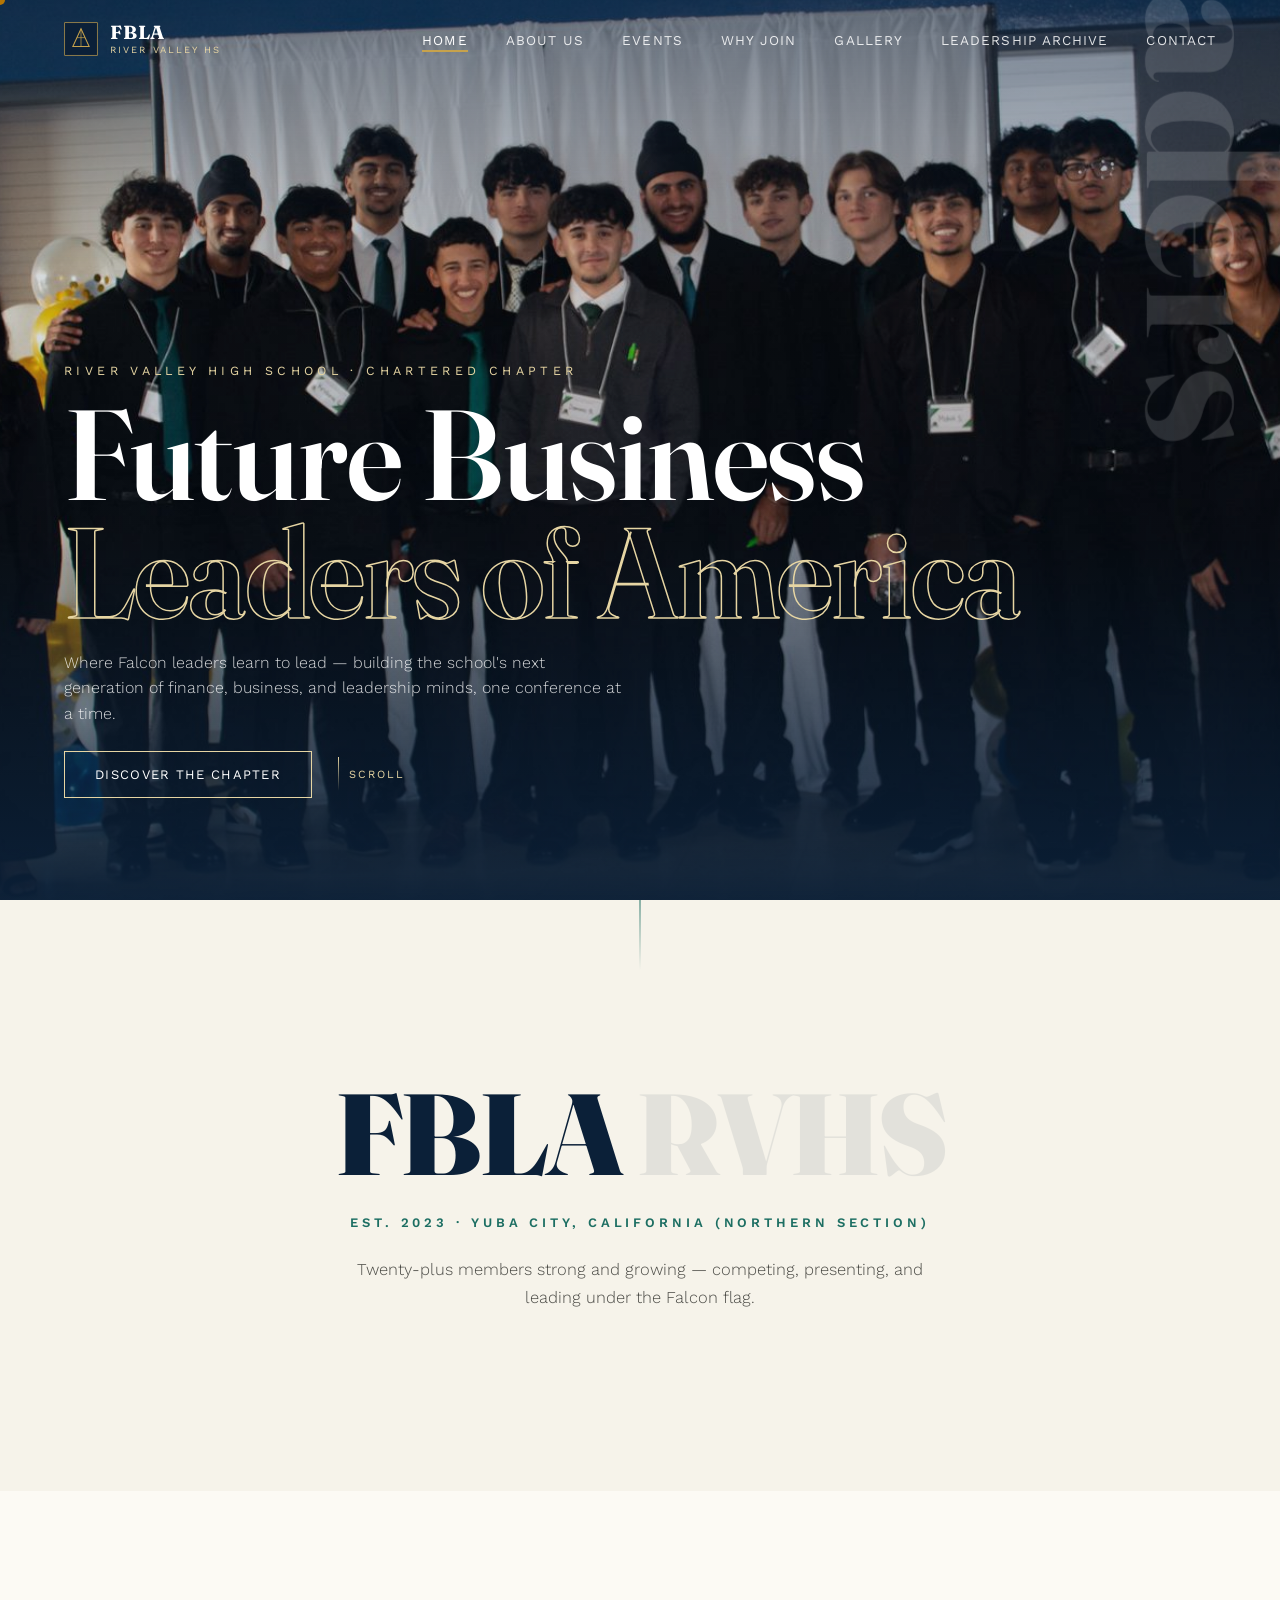
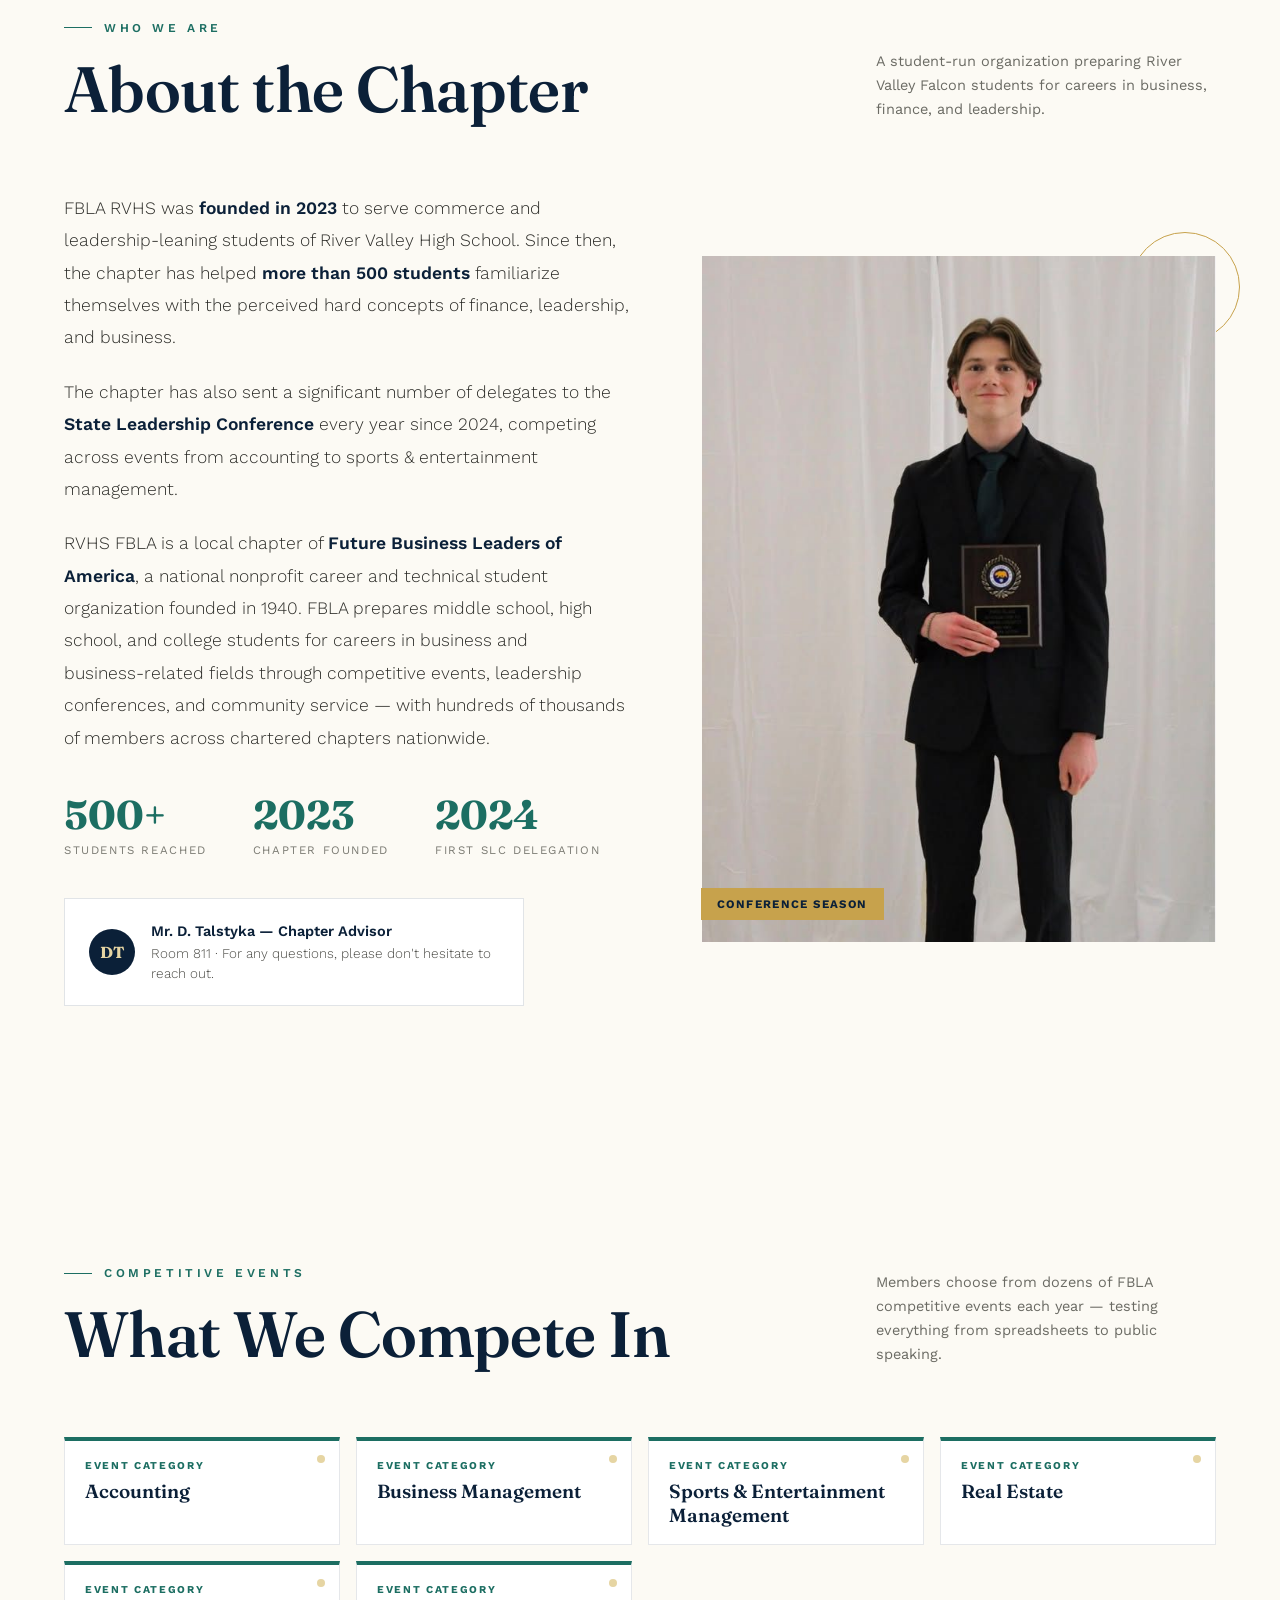
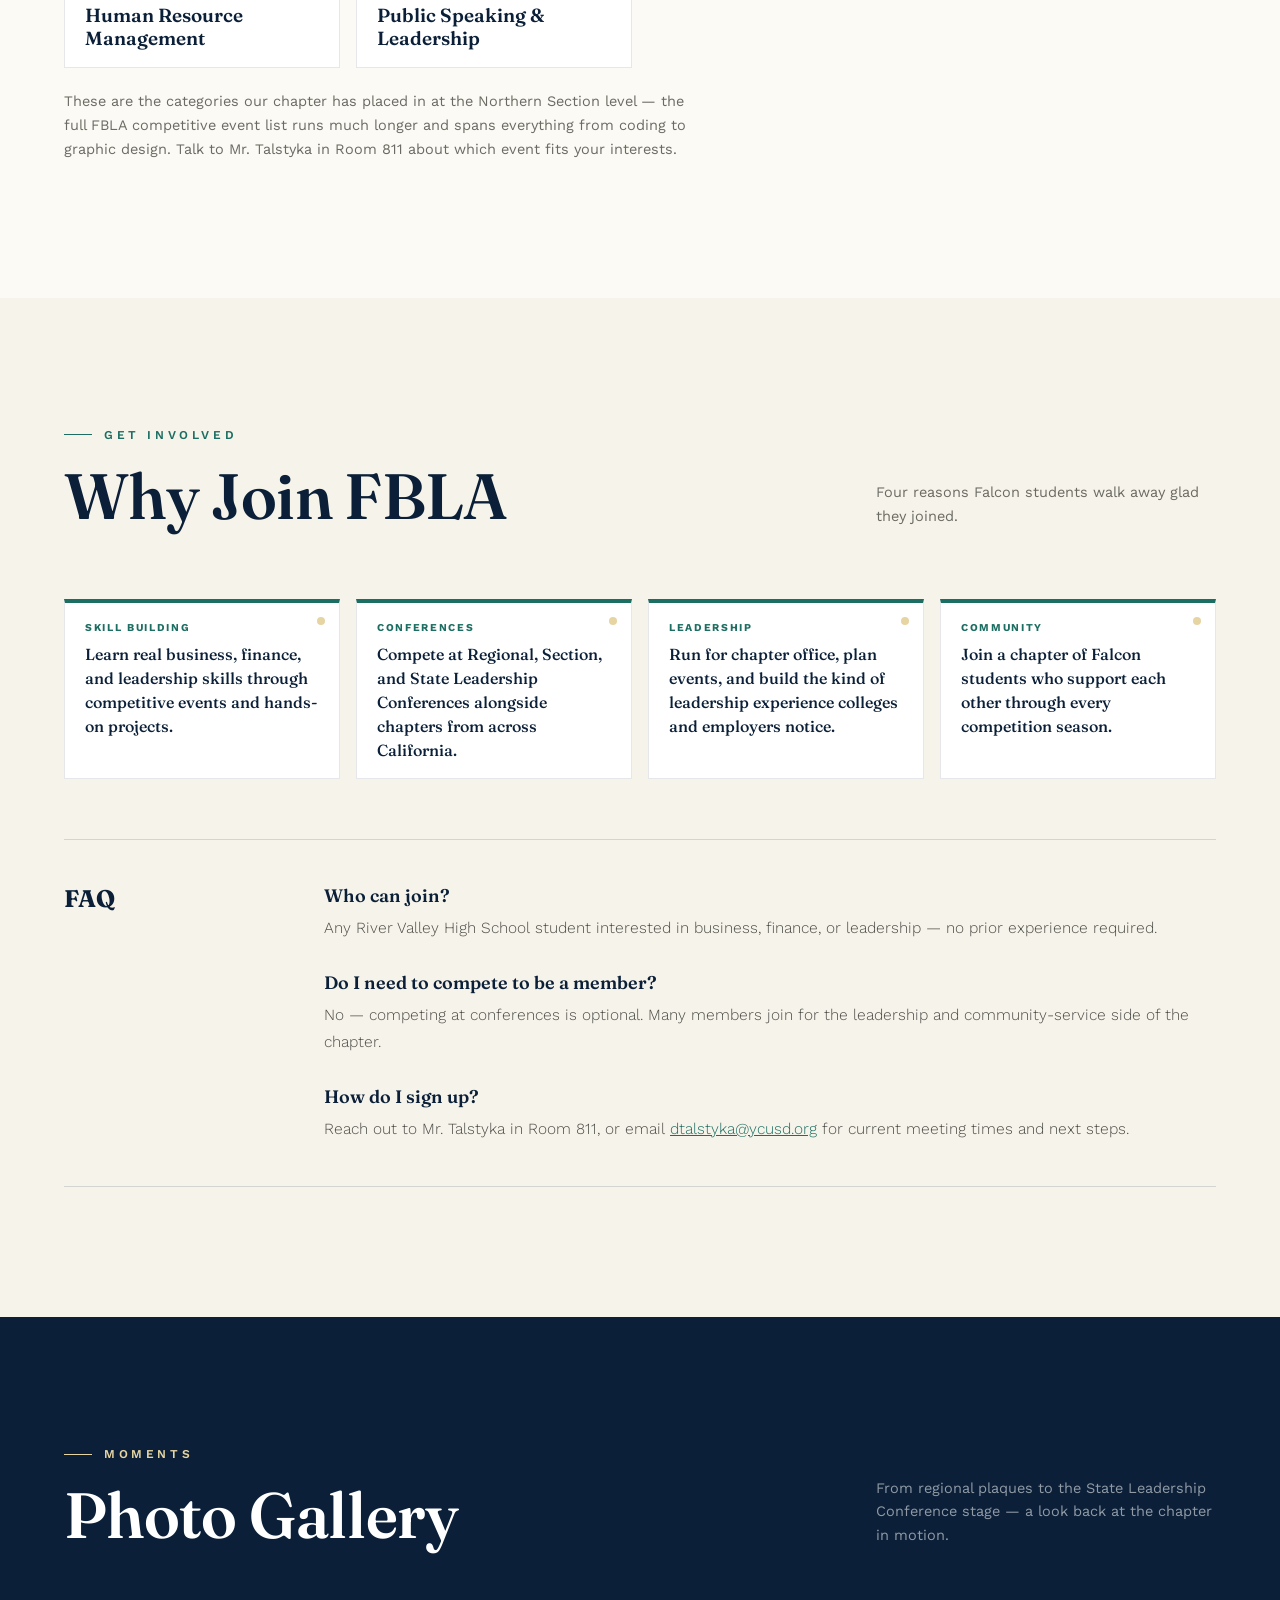
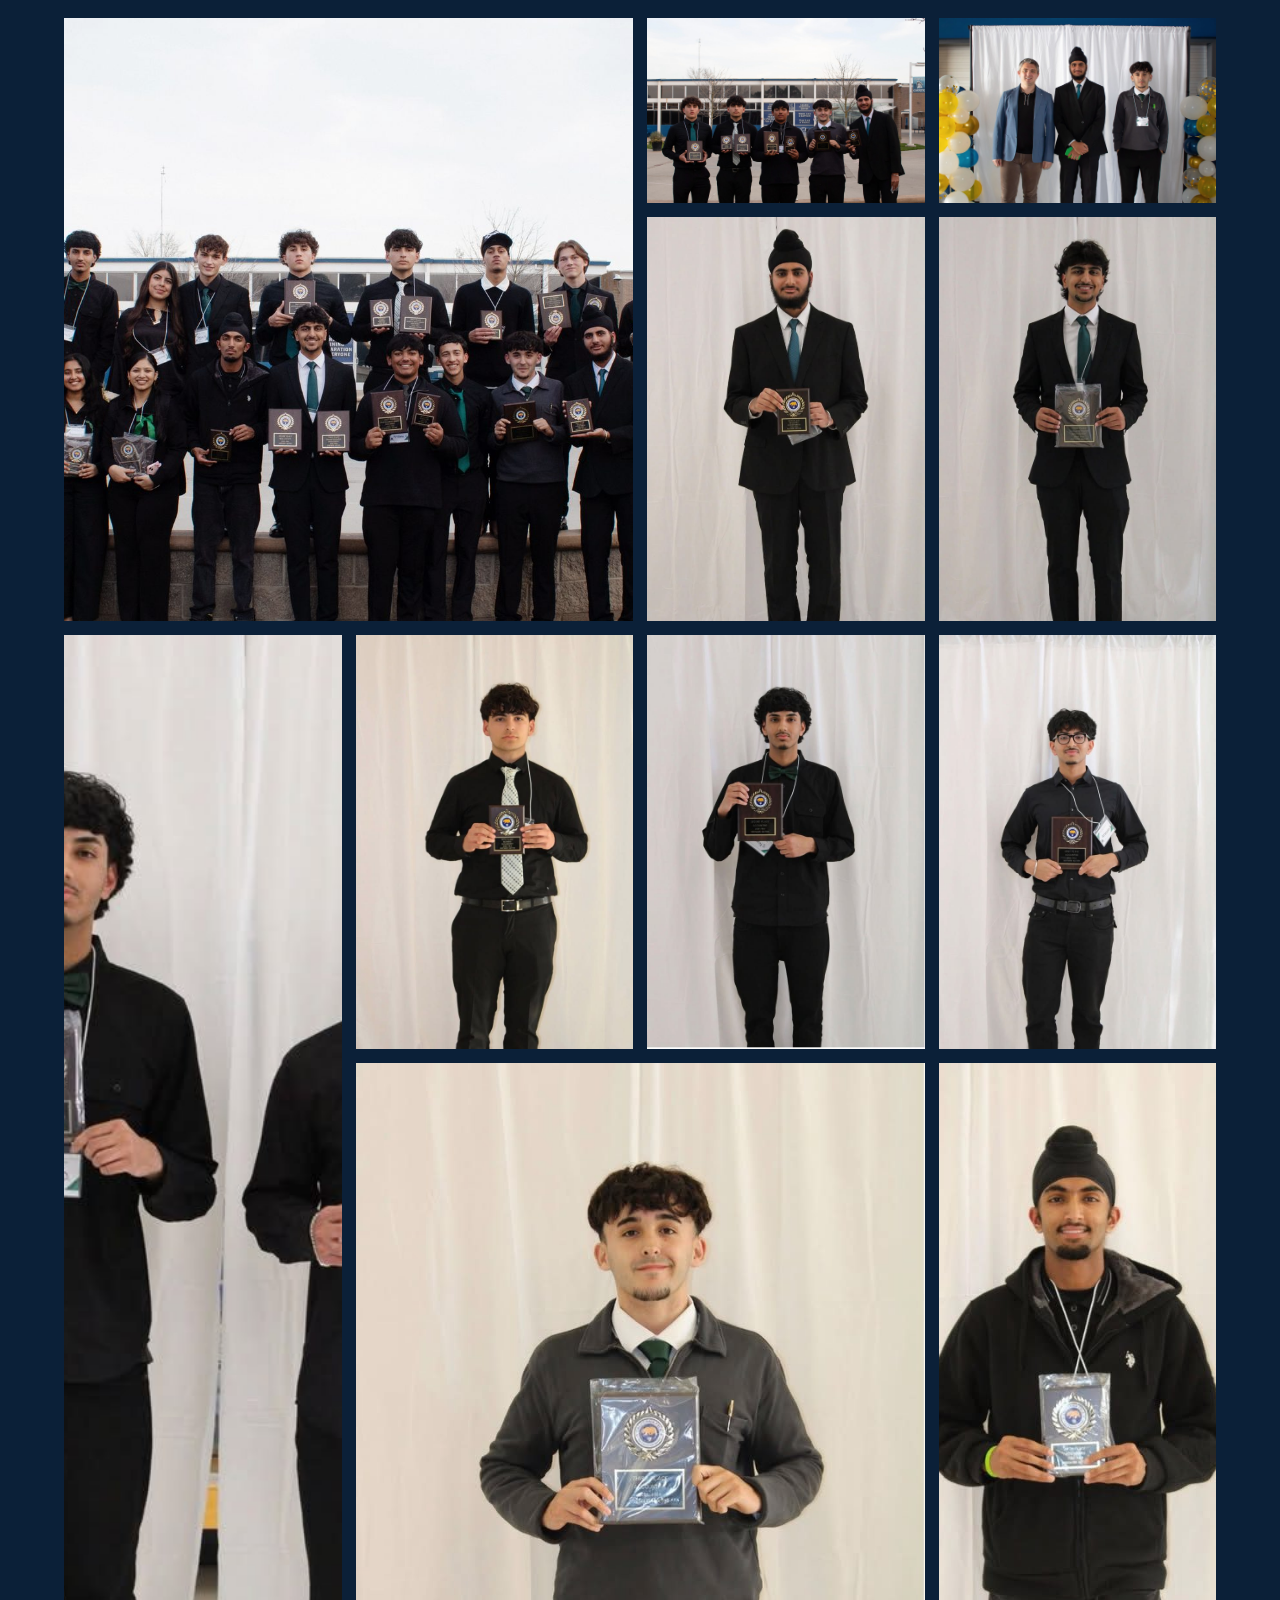
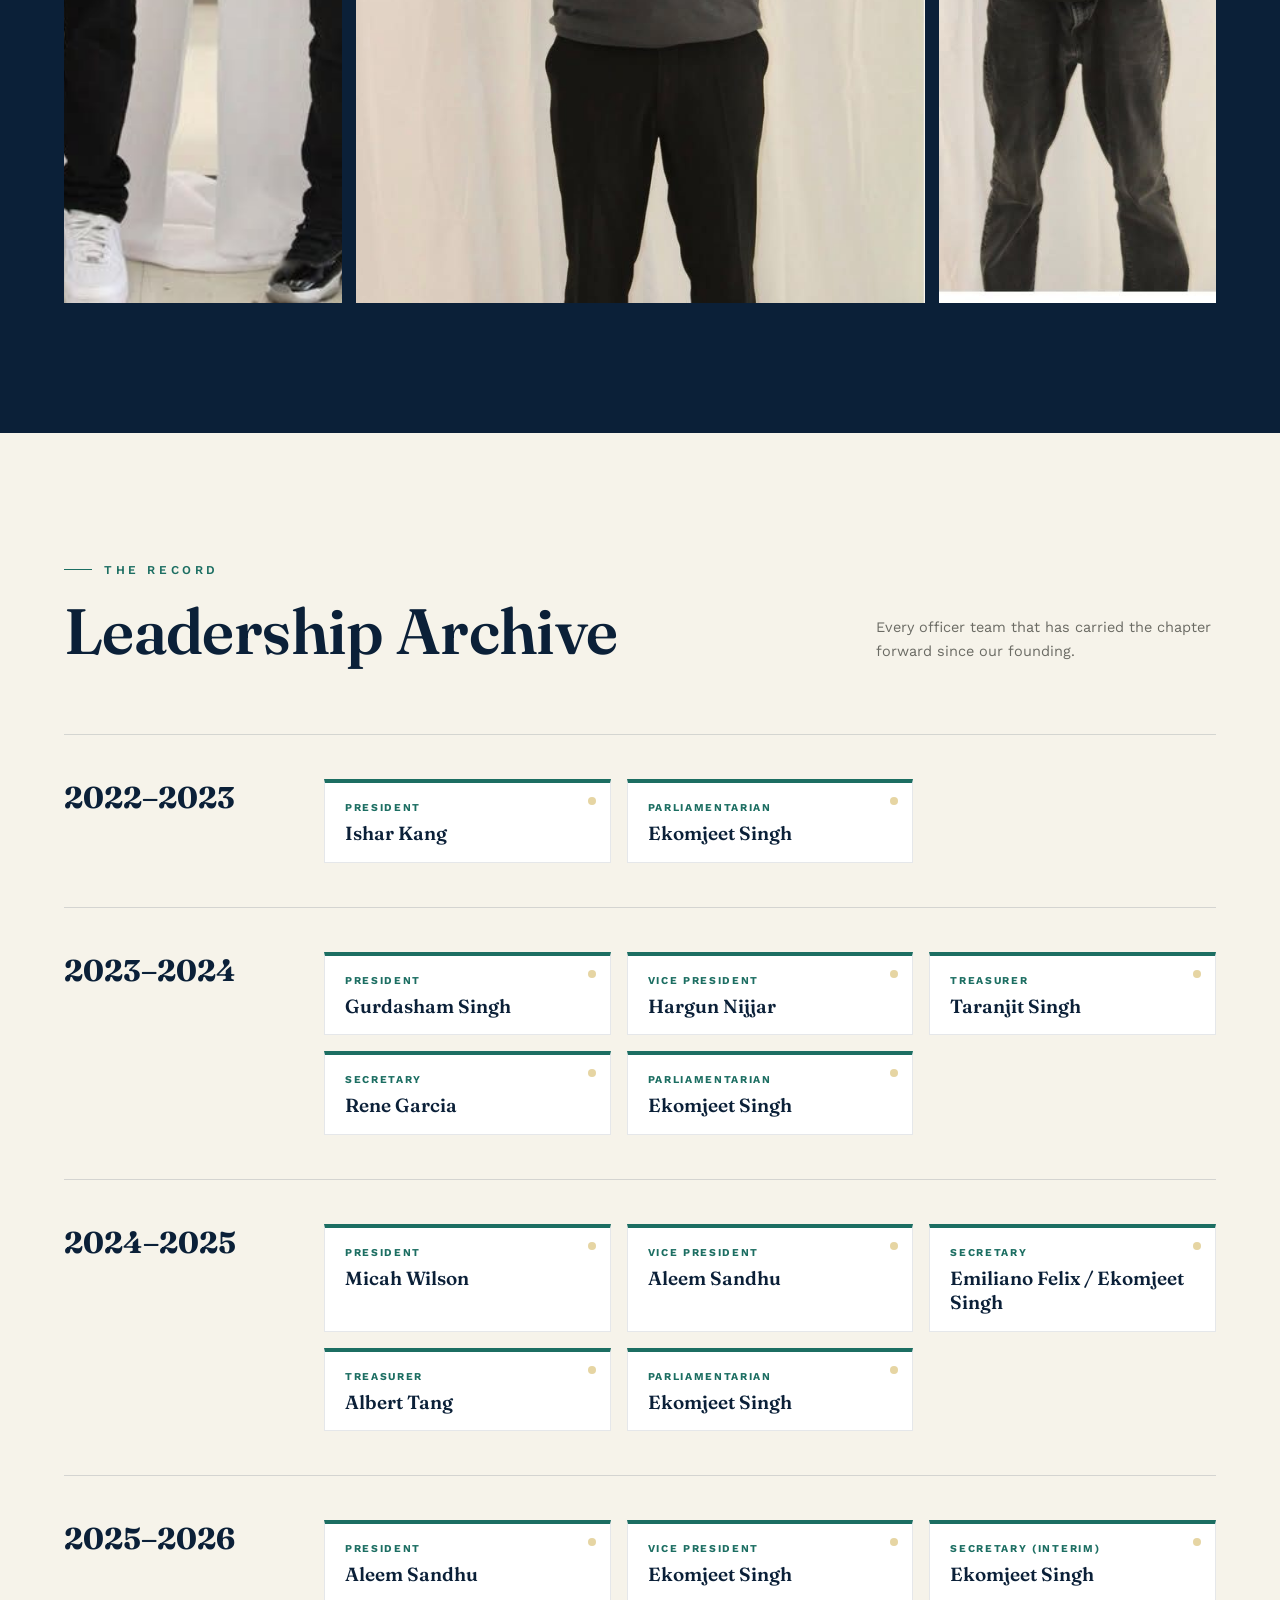
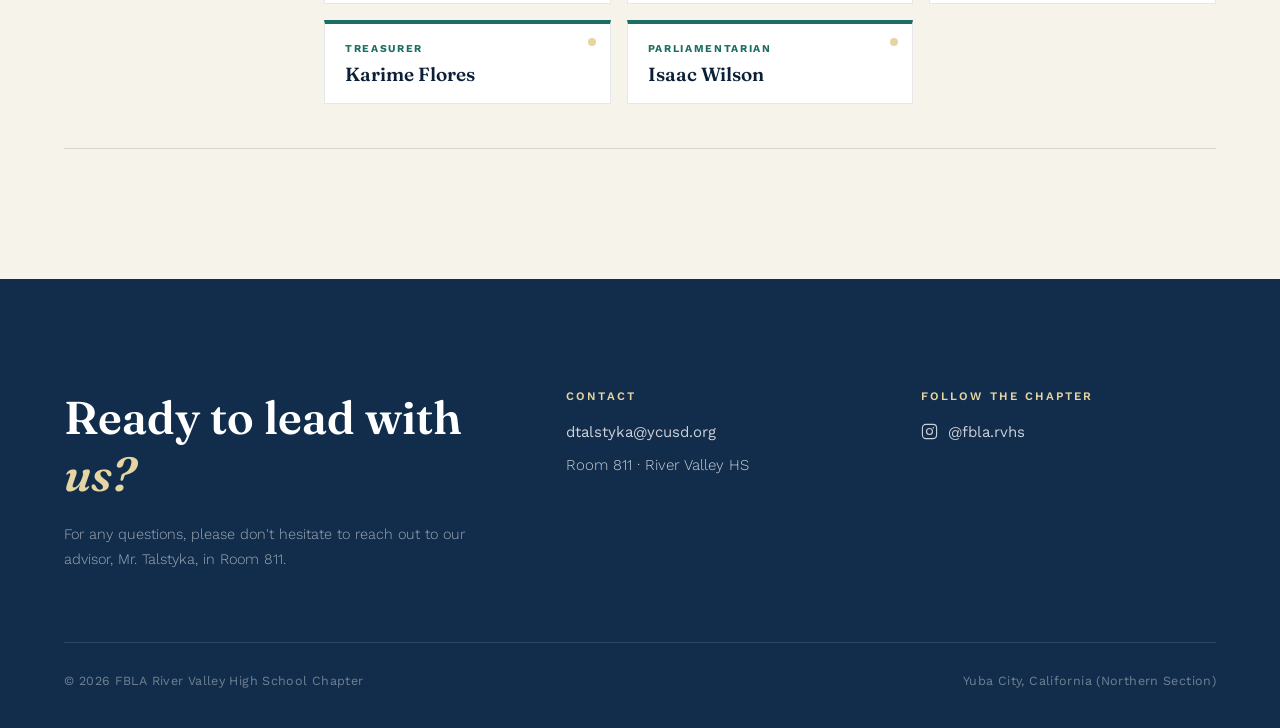
==== commit 4043affb: "Add files via upload" ====
--- a/index.html
+++ b/index.html
@@ -753,6 +753,8 @@
   <ul class="nav-links" id="navLinks">
     <li><a href="#home" class="nav-link active">Home</a></li>
     <li><a href="#about" class="nav-link">About Us</a></li>
+    <li><a href="#events" class="nav-link">Events</a></li>
+    <li><a href="#why-join" class="nav-link">Why Join</a></li>
     <li><a href="#gallery" class="nav-link">Gallery</a></li>
     <li><a href="#leadership" class="nav-link">Leadership Archive</a></li>
     <li><a href="#contact" class="nav-link">Contact</a></li>
@@ -801,6 +803,7 @@
     <div class="about-copy fx">
       <p>FBLA RVHS was <strong>founded in 2023</strong> to serve commerce and leadership&#8209;leaning students of River Valley High School. Since then, the chapter has helped <strong>more than 500 students</strong> familiarize themselves with the perceived hard concepts of finance, leadership, and business.</p>
       <p>The chapter has also sent a significant number of delegates to the <strong>State Leadership Conference</strong> every year since 2024, competing across events from accounting to sports &amp; entertainment management.</p>
+      <p>RVHS FBLA is a local chapter of <strong>Future Business Leaders of America</strong>, a national nonprofit career and technical student organization founded in 1940. FBLA prepares middle school, high school, and college students for careers in business and business&#8209;related fields through competitive events, leadership conferences, and community service — with hundreds of thousands of members across chartered chapters nationwide.</p>
 
       <div class="stat-row">
         <div class="stat"><b>500+</b><span>Students Reached</span></div>
@@ -823,6 +826,79 @@
         <img src="images/FBLA2.jpg" alt="FBLA RVHS member holding a competitive event award">
       </div>
       <div class="tag">Conference Season</div>
+    </div>
+  </div>
+</section>
+
+<!-- EVENTS / PROGRAMS -->
+<section class="about section-pad" id="events">
+  <div class="section-head fx">
+    <div>
+      <div class="eyebrow">Competitive Events</div>
+      <h2 class="section-title">What We Compete In</h2>
+    </div>
+    <p class="section-note">Members choose from dozens of FBLA competitive events each year — testing everything from spreadsheets to public speaking.</p>
+  </div>
+
+  <div class="badge-grid fx" style="margin-bottom:8px;">
+    <div class="badge"><div class="pin"></div><div class="role">Event Category</div><div class="pname">Accounting</div></div>
+    <div class="badge"><div class="pin"></div><div class="role">Event Category</div><div class="pname">Business Management</div></div>
+    <div class="badge"><div class="pin"></div><div class="role">Event Category</div><div class="pname">Sports &amp; Entertainment Management</div></div>
+    <div class="badge"><div class="pin"></div><div class="role">Event Category</div><div class="pname">Real Estate</div></div>
+    <div class="badge"><div class="pin"></div><div class="role">Event Category</div><div class="pname">Human Resource Management</div></div>
+    <div class="badge"><div class="pin"></div><div class="role">Event Category</div><div class="pname">Public Speaking &amp; Leadership</div></div>
+  </div>
+  <p class="section-note fx" style="max-width:640px;margin-top:22px;">These are the categories our chapter has placed in at the Northern Section level — the full FBLA competitive event list runs much longer and spans everything from coding to graphic design. Talk to Mr. Talstyka in Room 811 about which event fits your interests.</p>
+</section>
+
+<!-- WHY JOIN -->
+<section class="leadership section-pad" id="why-join">
+  <div class="section-head fx">
+    <div>
+      <div class="eyebrow">Get Involved</div>
+      <h2 class="section-title">Why Join FBLA</h2>
+    </div>
+    <p class="section-note">Four reasons Falcon students walk away glad they joined.</p>
+  </div>
+
+  <div class="badge-grid fx">
+    <div class="badge">
+      <div class="pin"></div>
+      <div class="role">Skill Building</div>
+      <div class="pname" style="font-size:16px;font-weight:500;line-height:1.5;">Learn real business, finance, and leadership skills through competitive events and hands-on projects.</div>
+    </div>
+    <div class="badge">
+      <div class="pin"></div>
+      <div class="role">Conferences</div>
+      <div class="pname" style="font-size:16px;font-weight:500;line-height:1.5;">Compete at Regional, Section, and State Leadership Conferences alongside chapters from across California.</div>
+    </div>
+    <div class="badge">
+      <div class="pin"></div>
+      <div class="role">Leadership</div>
+      <div class="pname" style="font-size:16px;font-weight:500;line-height:1.5;">Run for chapter office, plan events, and build the kind of leadership experience colleges and employers notice.</div>
+    </div>
+    <div class="badge">
+      <div class="pin"></div>
+      <div class="role">Community</div>
+      <div class="pname" style="font-size:16px;font-weight:500;line-height:1.5;">Join a chapter of Falcon students who support each other through every competition season.</div>
+    </div>
+  </div>
+
+  <div class="term-block fx" style="border-top:1px solid rgba(11,32,56,.14);margin-top:60px;padding-top:44px;">
+    <div class="term-year" style="font-size:24px;">FAQ</div>
+    <div>
+      <div style="margin-bottom:30px;">
+        <p style="font-family:'Fraunces',serif;font-weight:600;font-size:18px;color:var(--navy);margin-bottom:8px;">Who can join?</p>
+        <p style="color:#4b4b46;font-size:15.5px;line-height:1.7;font-weight:300;">Any River Valley High School student interested in business, finance, or leadership — no prior experience required.</p>
+      </div>
+      <div style="margin-bottom:30px;">
+        <p style="font-family:'Fraunces',serif;font-weight:600;font-size:18px;color:var(--navy);margin-bottom:8px;">Do I need to compete to be a member?</p>
+        <p style="color:#4b4b46;font-size:15.5px;line-height:1.7;font-weight:300;">No — competing at conferences is optional. Many members join for the leadership and community-service side of the chapter.</p>
+      </div>
+      <div>
+        <p style="font-family:'Fraunces',serif;font-weight:600;font-size:18px;color:var(--navy);margin-bottom:8px;">How do I sign up?</p>
+        <p style="color:#4b4b46;font-size:15.5px;line-height:1.7;font-weight:300;">Reach out to Mr. Talstyka in Room 811, or email <a href="mailto:dtalstyka@ycusd.org" style="color:var(--teal);text-decoration:underline;">dtalstyka@ycusd.org</a> for current meeting times and next steps.</p>
+      </div>
     </div>
   </div>
 </section>
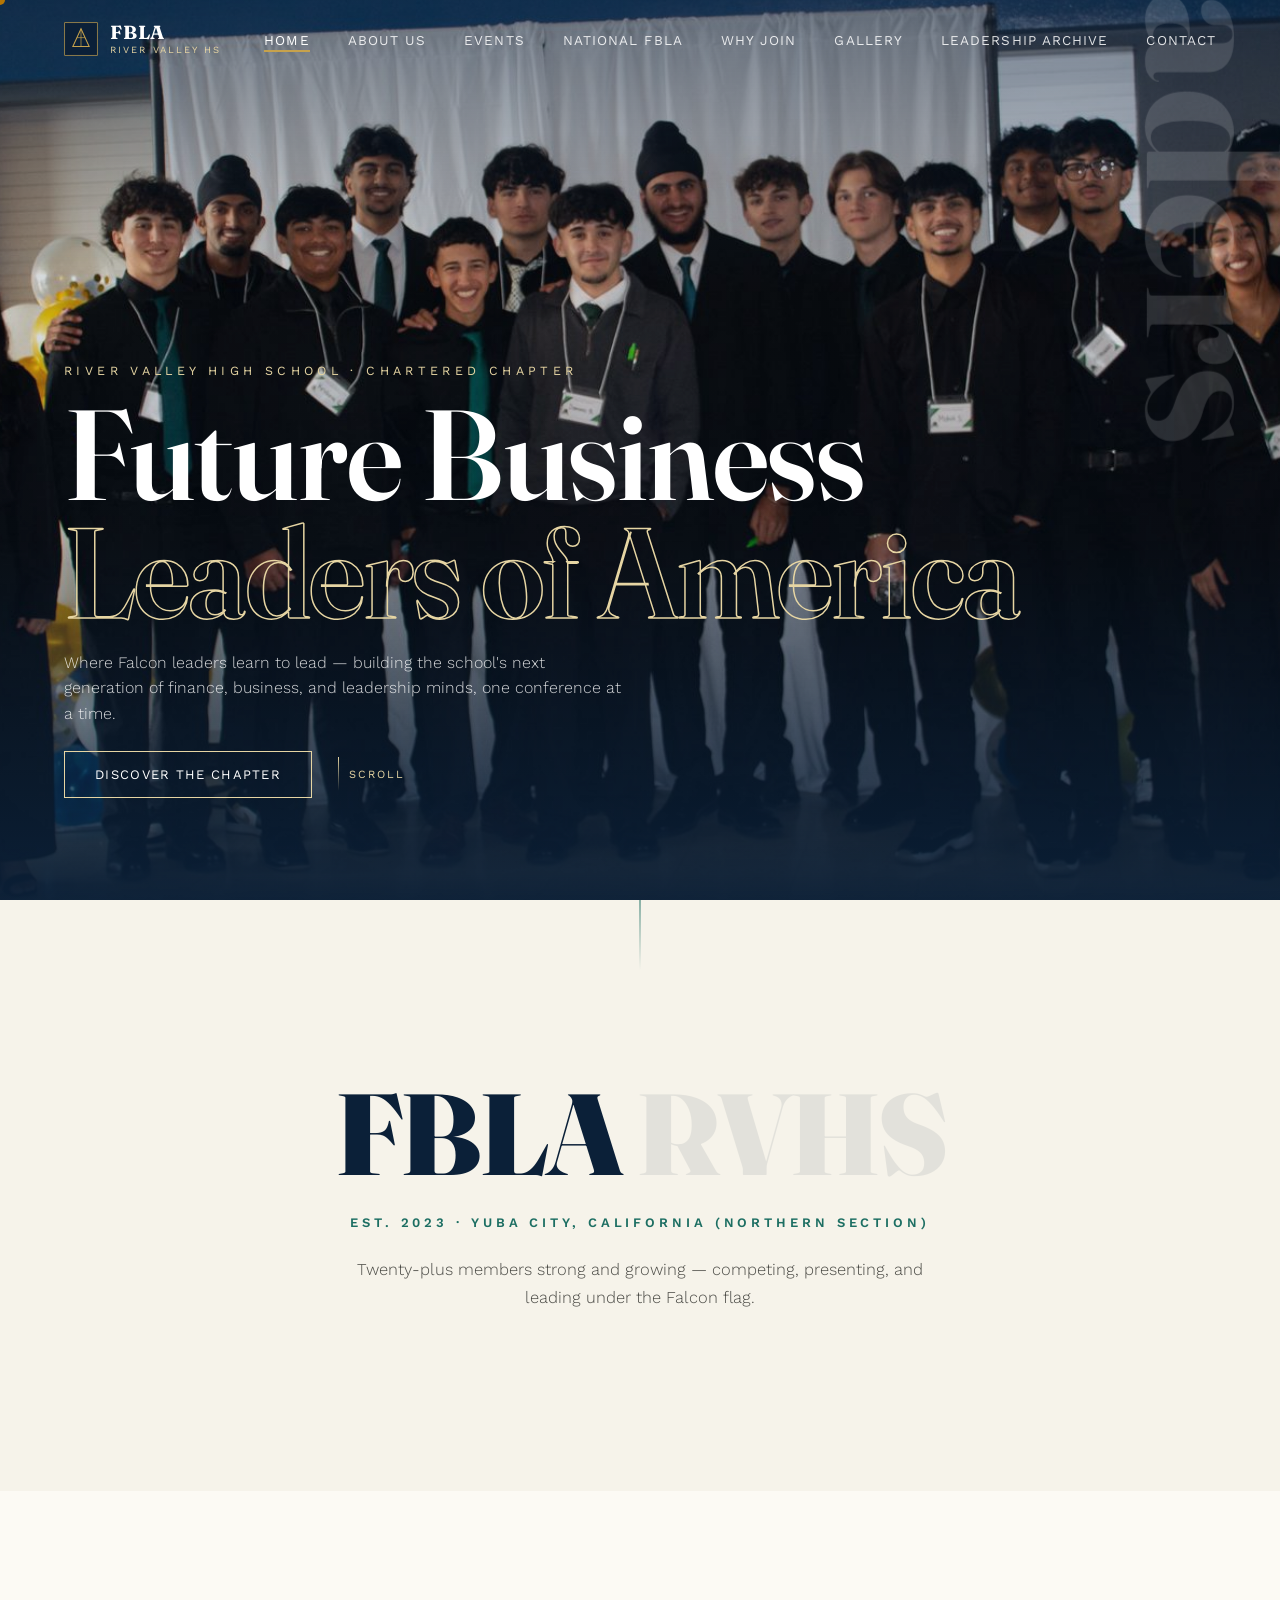
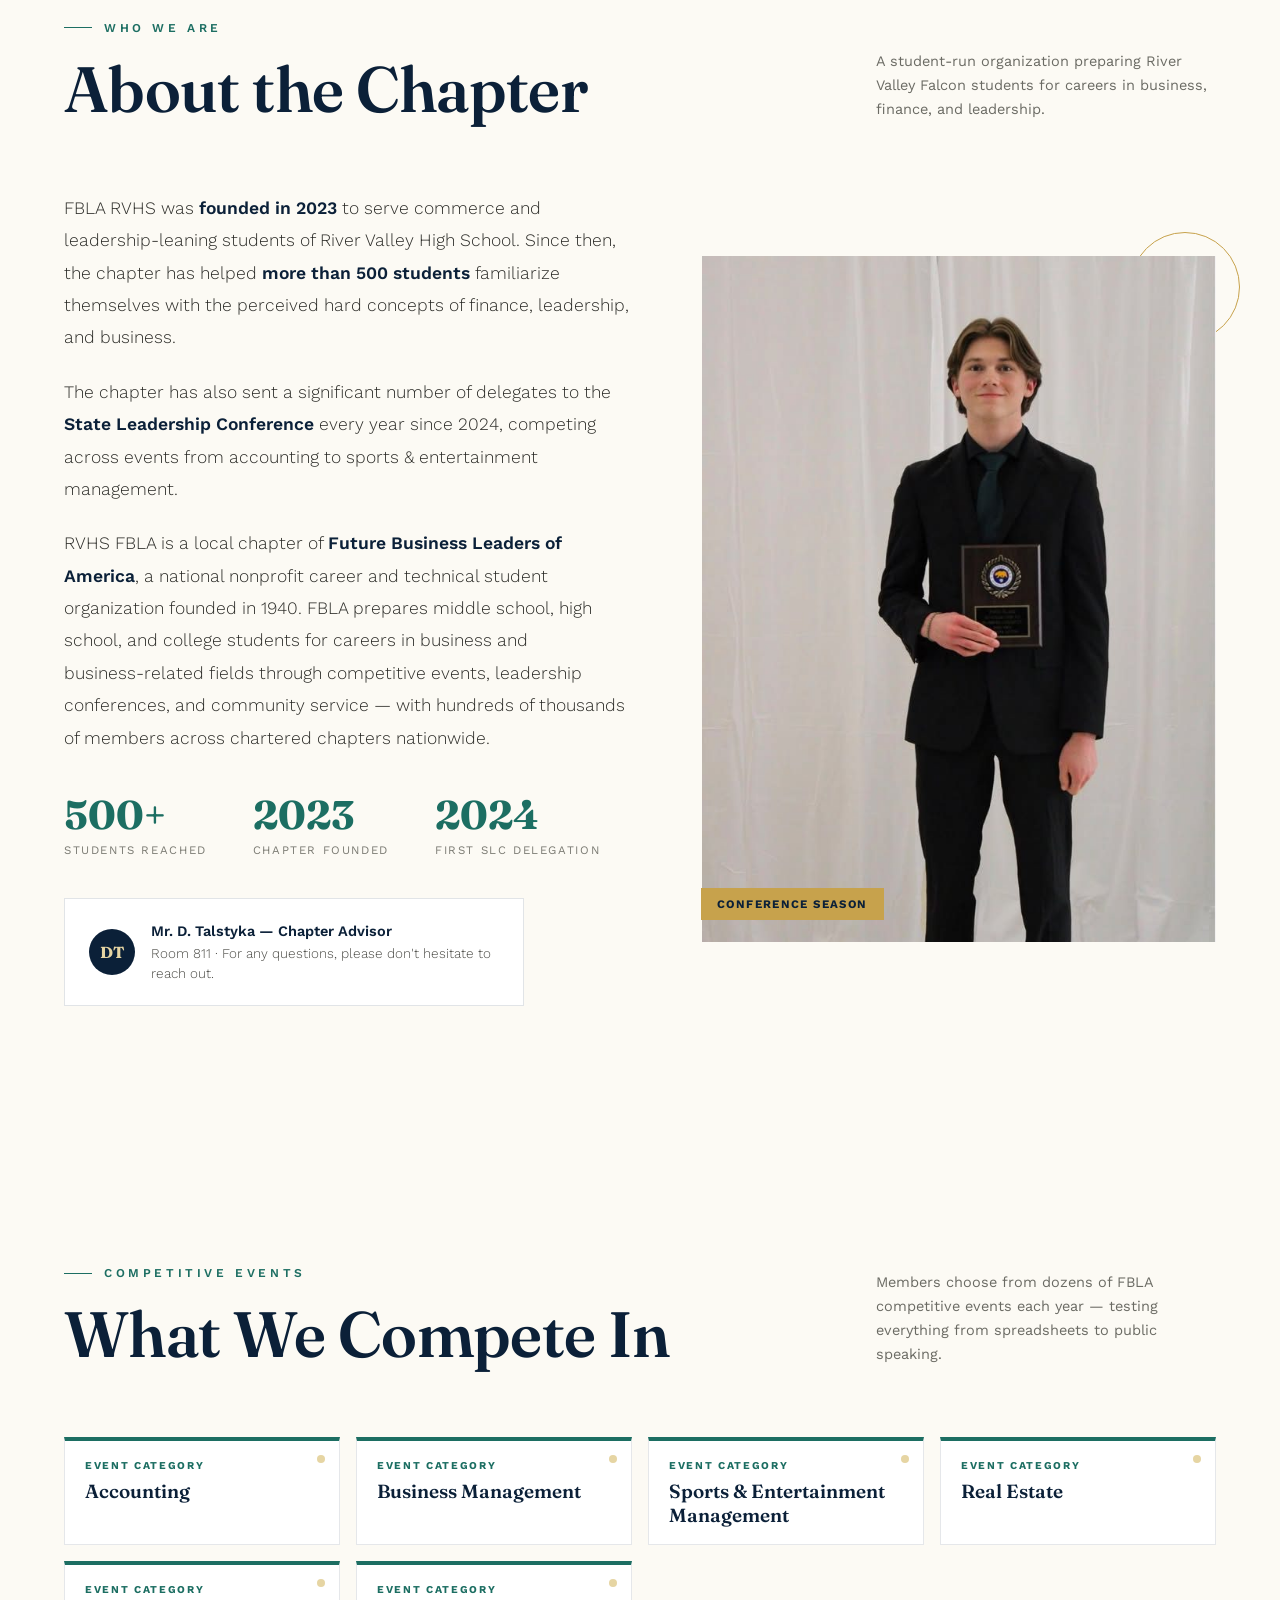
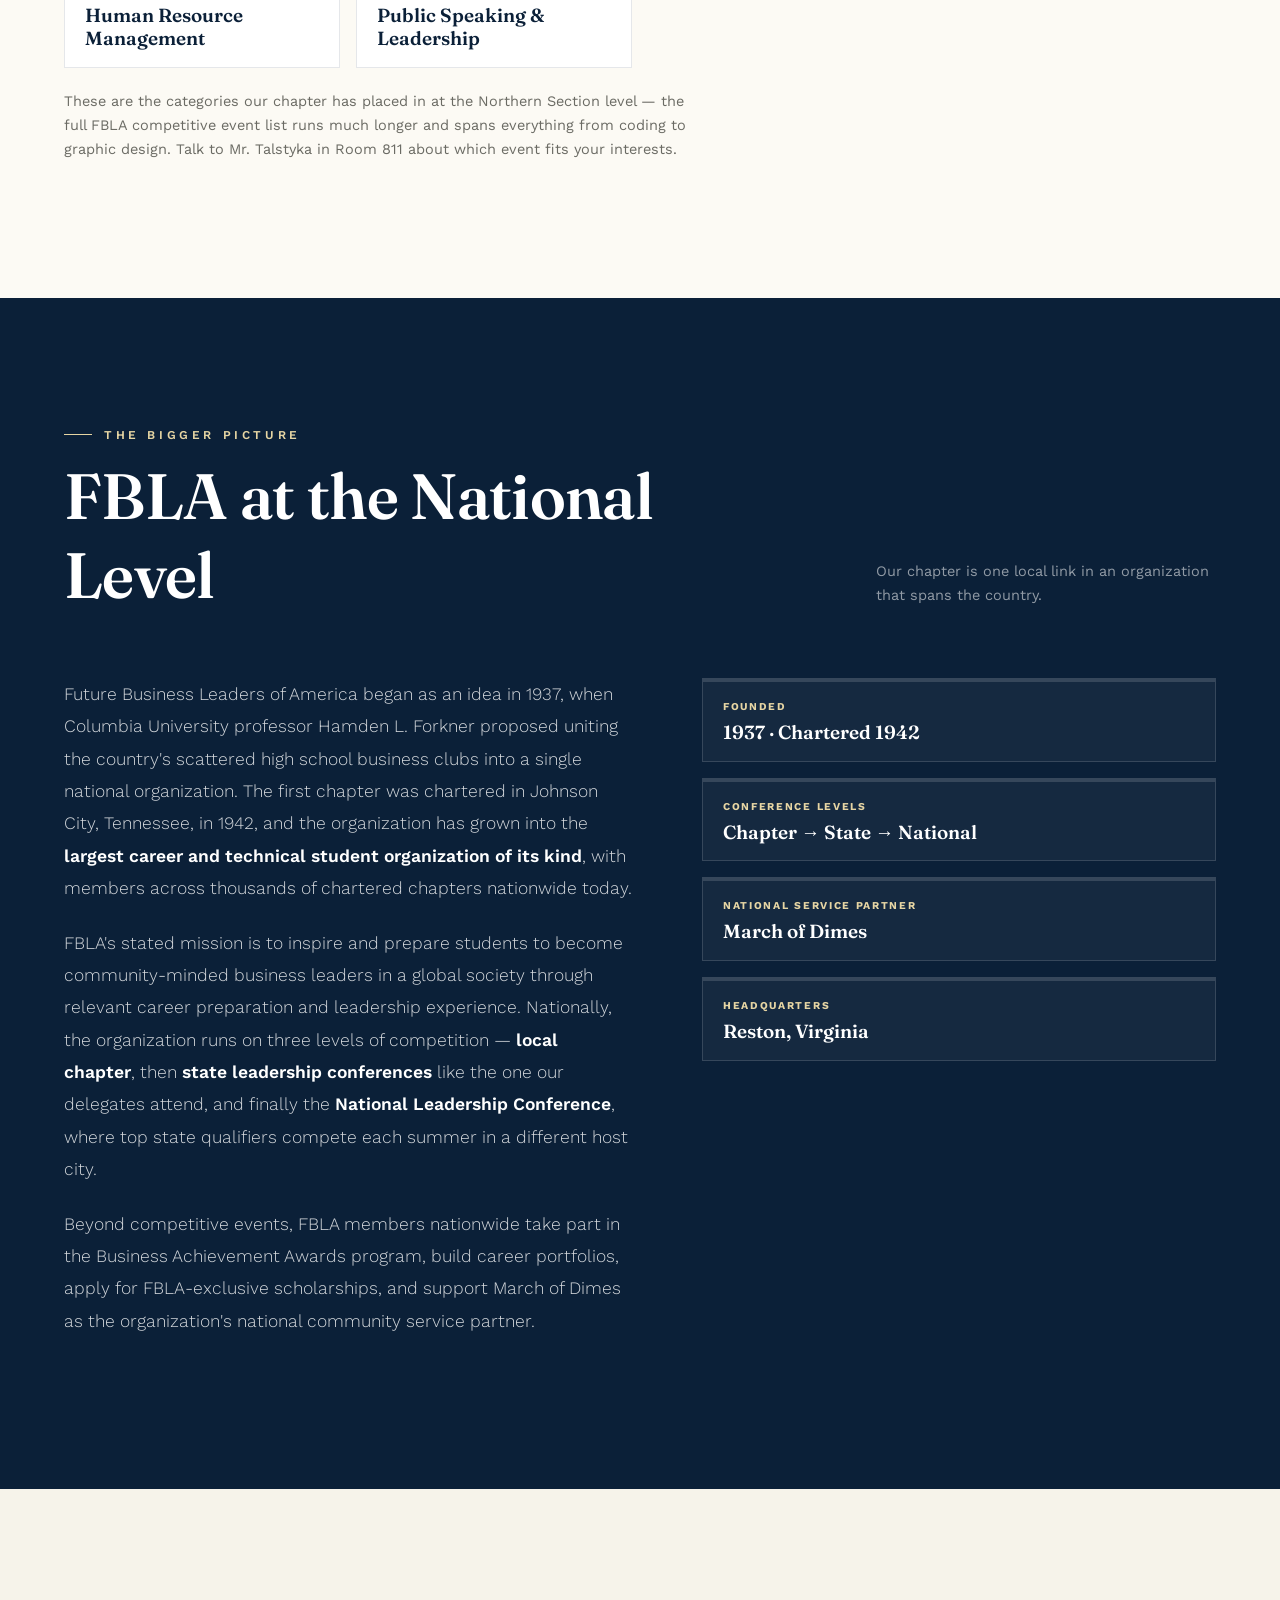
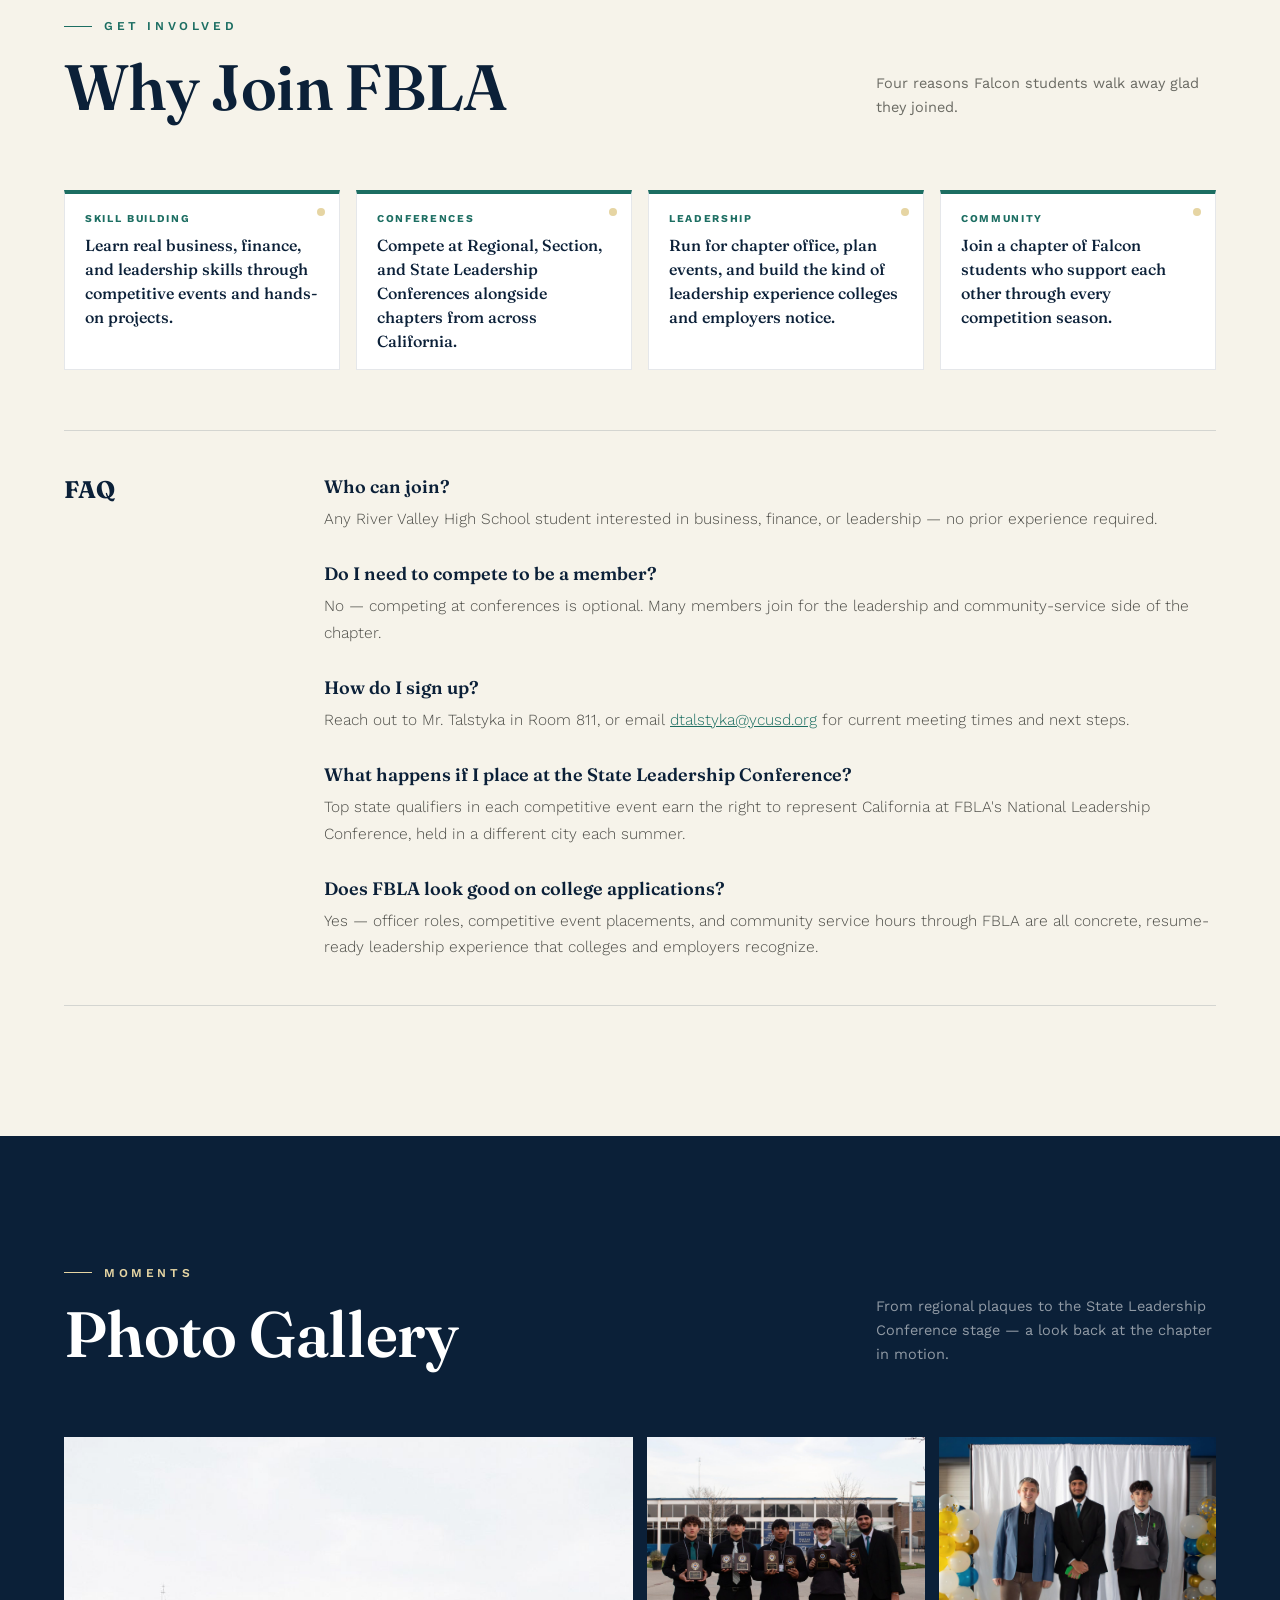
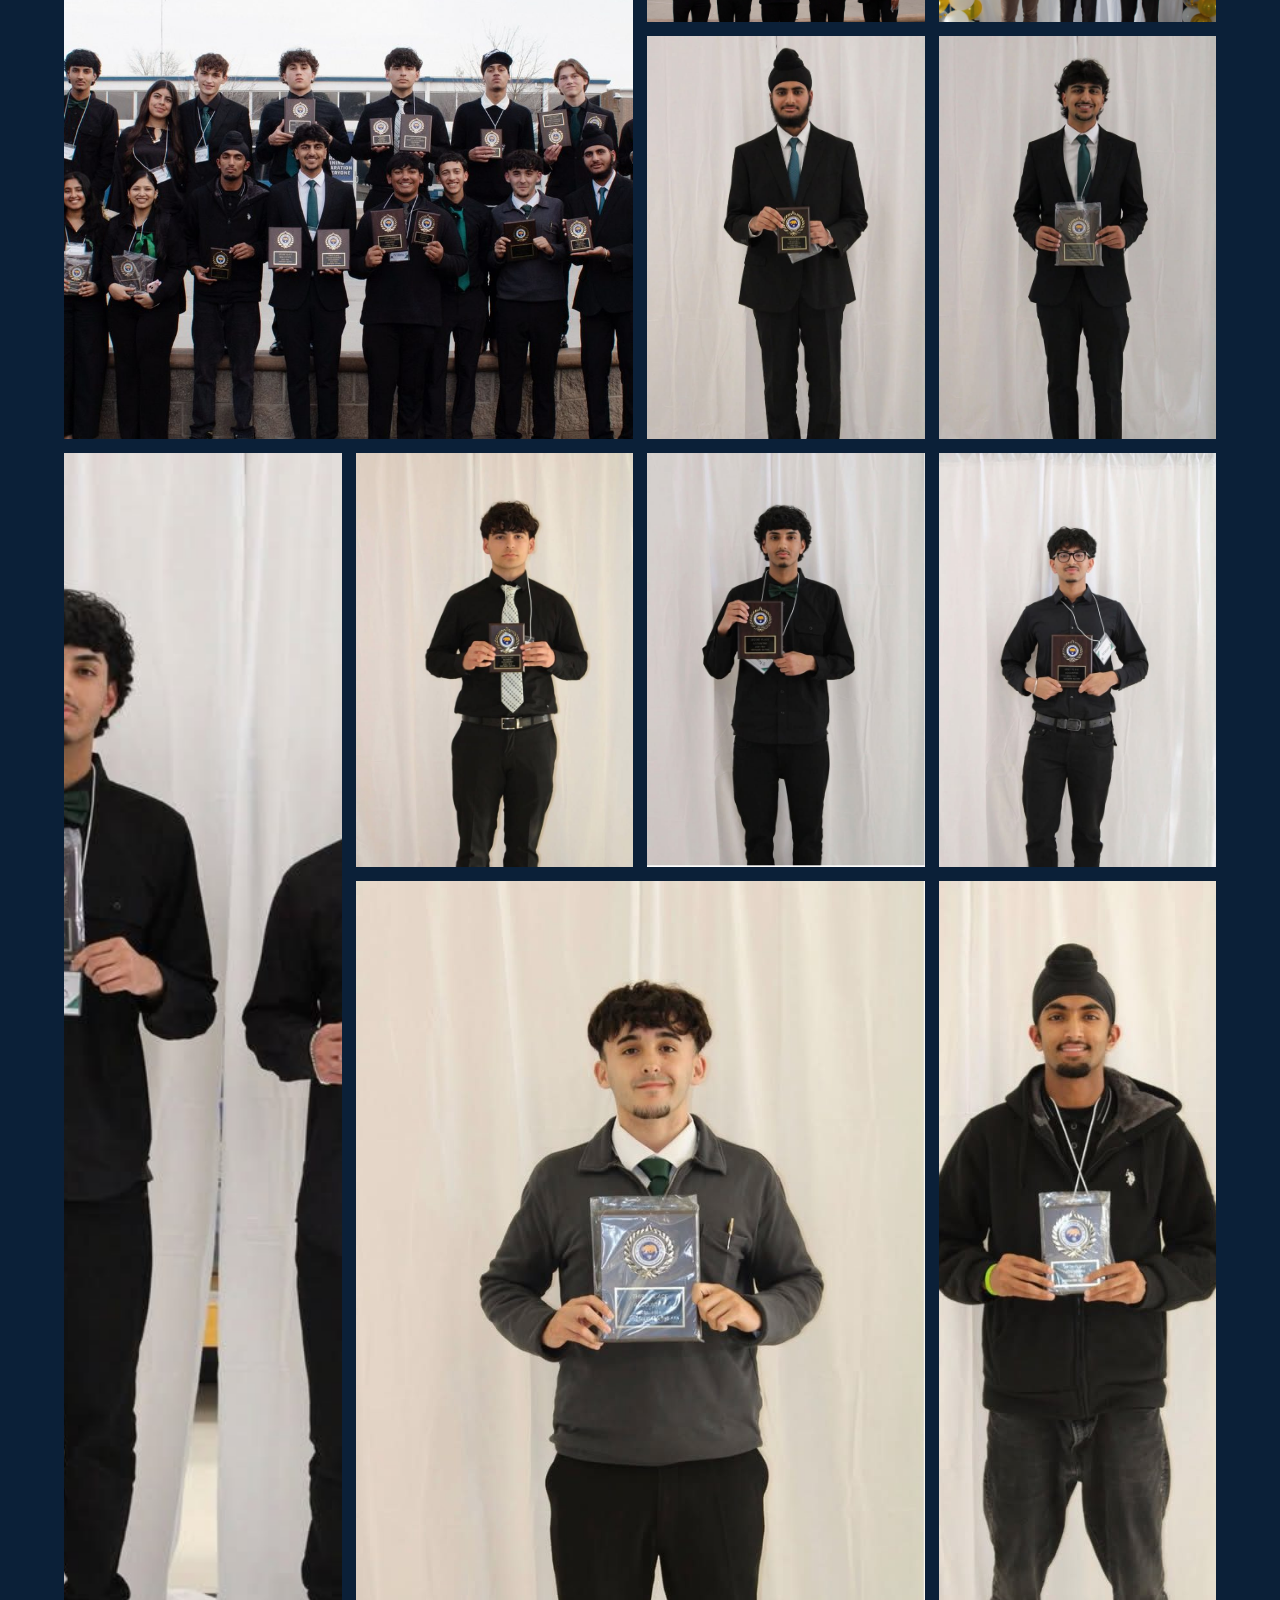
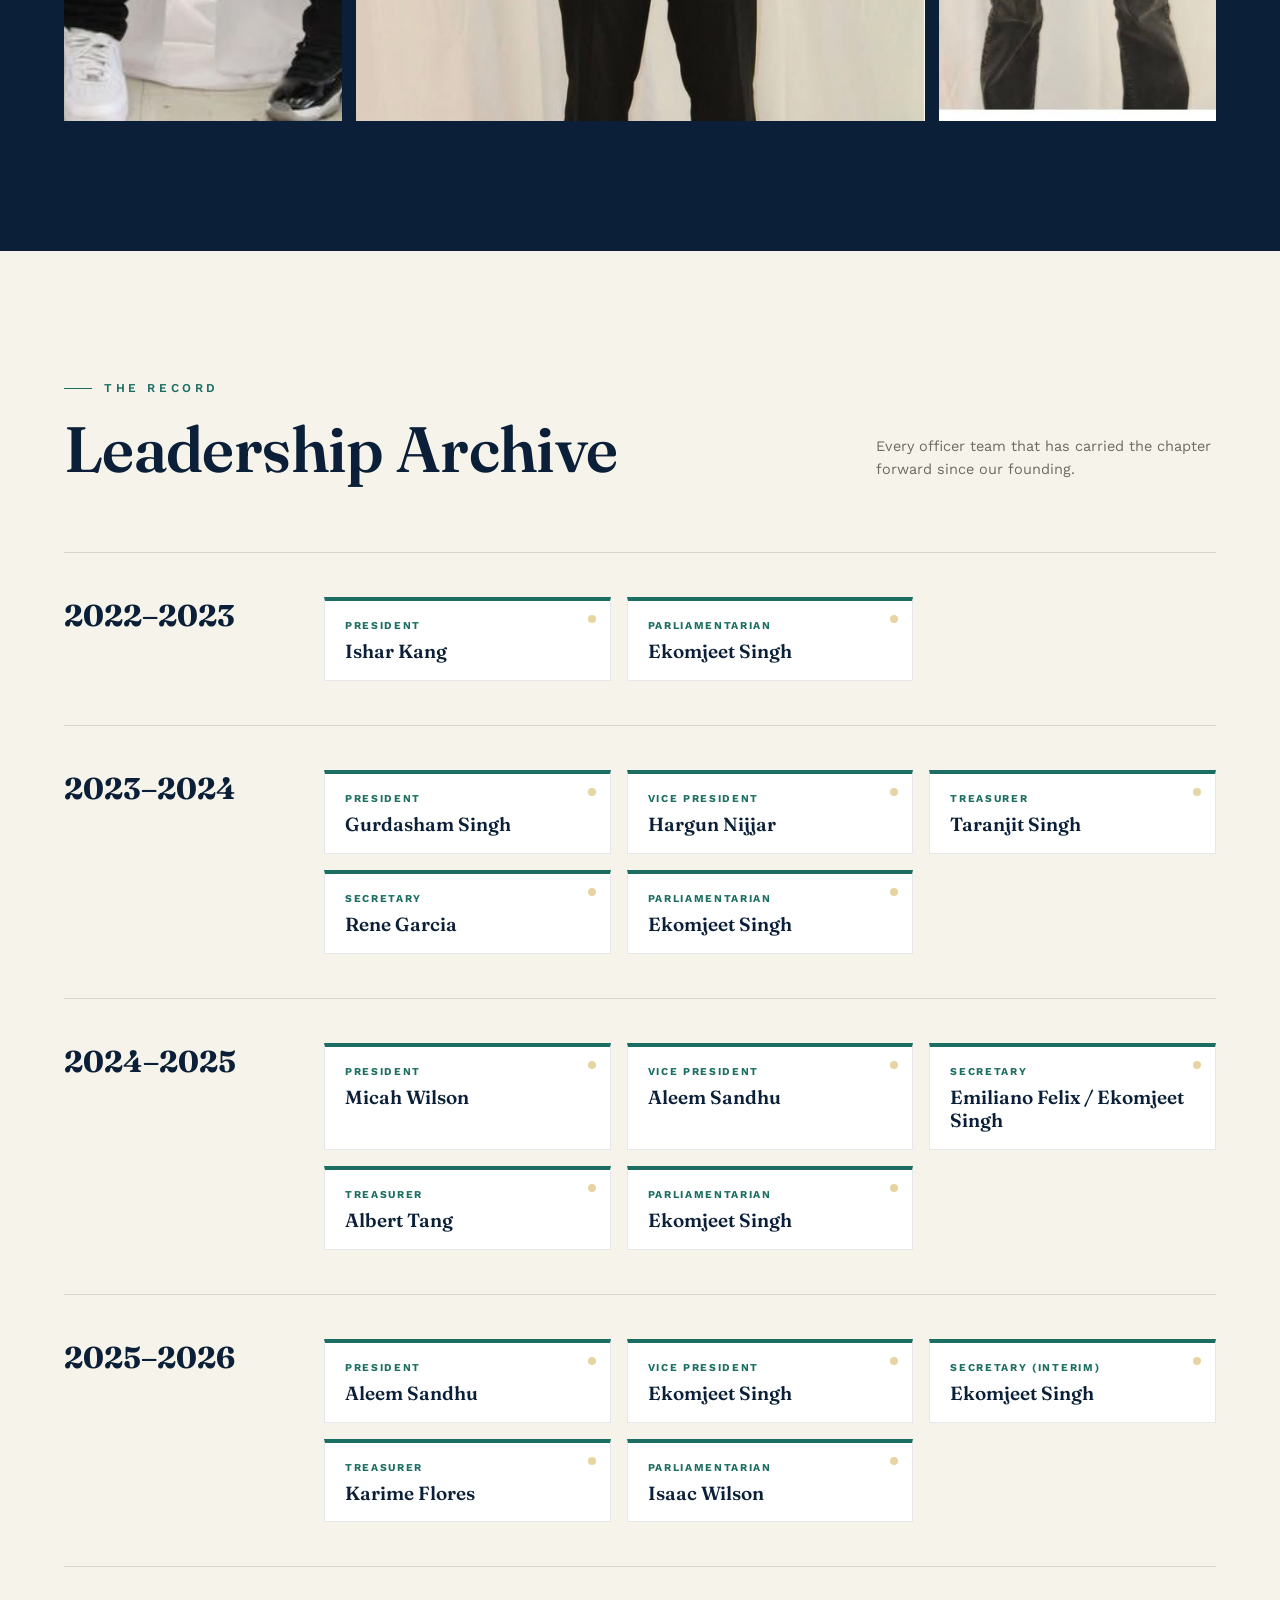
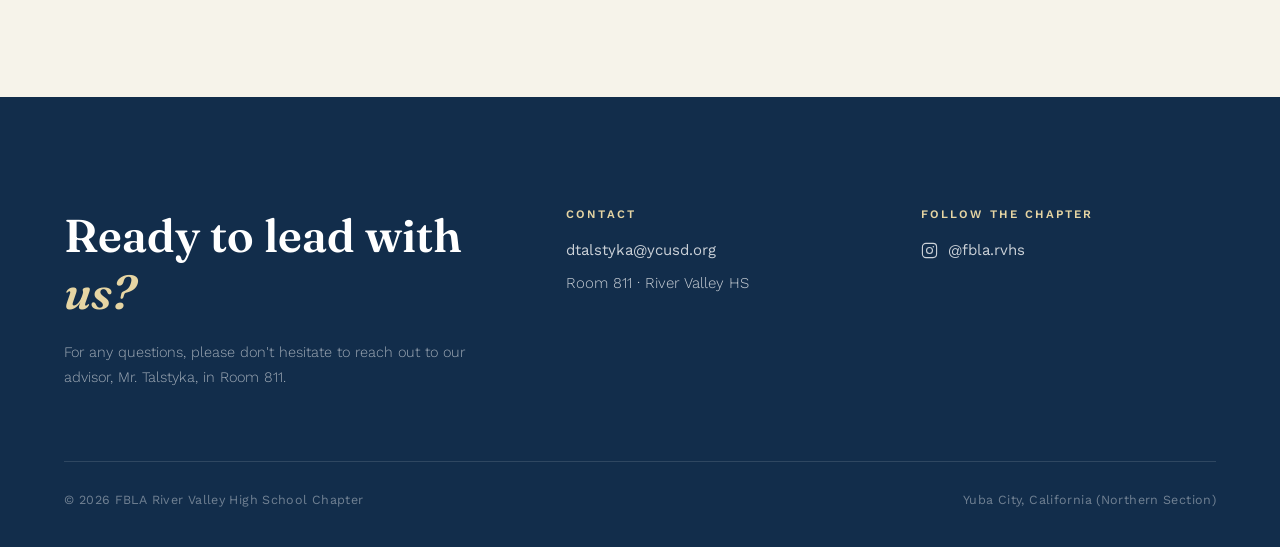
==== commit 56ae0114: "Add files via upload" ====
--- a/index.html
+++ b/index.html
@@ -754,6 +754,7 @@
     <li><a href="#home" class="nav-link active">Home</a></li>
     <li><a href="#about" class="nav-link">About Us</a></li>
     <li><a href="#events" class="nav-link">Events</a></li>
+    <li><a href="#national" class="nav-link">National FBLA</a></li>
     <li><a href="#why-join" class="nav-link">Why Join</a></li>
     <li><a href="#gallery" class="nav-link">Gallery</a></li>
     <li><a href="#leadership" class="nav-link">Leadership Archive</a></li>
@@ -849,6 +850,44 @@
     <div class="badge"><div class="pin"></div><div class="role">Event Category</div><div class="pname">Public Speaking &amp; Leadership</div></div>
   </div>
   <p class="section-note fx" style="max-width:640px;margin-top:22px;">These are the categories our chapter has placed in at the Northern Section level — the full FBLA competitive event list runs much longer and spans everything from coding to graphic design. Talk to Mr. Talstyka in Room 811 about which event fits your interests.</p>
+</section>
+
+<!-- NATIONAL CONTEXT -->
+<section class="gallery-section section-pad" id="national">
+  <div class="section-head fx">
+    <div>
+      <div class="eyebrow">The Bigger Picture</div>
+      <h2 class="section-title">FBLA at the National Level</h2>
+    </div>
+    <p class="section-note">Our chapter is one local link in an organization that spans the country.</p>
+  </div>
+
+  <div class="about-grid fx" style="align-items:flex-start;">
+    <div class="about-copy" style="--copy-color:#fff;">
+      <p style="color:rgba(255,255,255,.82);">Future Business Leaders of America began as an idea in 1937, when Columbia University professor Hamden L. Forkner proposed uniting the country's scattered high school business clubs into a single national organization. The first chapter was chartered in Johnson City, Tennessee, in 1942, and the organization has grown into the <strong style="color:#fff;">largest career and technical student organization of its kind</strong>, with members across thousands of chartered chapters nationwide today.</p>
+      <p style="color:rgba(255,255,255,.82);">FBLA's stated mission is to inspire and prepare students to become community-minded business leaders in a global society through relevant career preparation and leadership experience. Nationally, the organization runs on three levels of competition — <strong style="color:#fff;">local chapter</strong>, then <strong style="color:#fff;">state leadership conferences</strong> like the one our delegates attend, and finally the <strong style="color:#fff;">National Leadership Conference</strong>, where top state qualifiers compete each summer in a different host city.</p>
+      <p style="color:rgba(255,255,255,.82);">Beyond competitive events, FBLA members nationwide take part in the Business Achievement Awards program, build career portfolios, apply for FBLA-exclusive scholarships, and support March of Dimes as the organization's national community service partner.</p>
+    </div>
+
+    <div style="display:flex;flex-direction:column;gap:16px;">
+      <div class="badge" style="background:rgba(255,255,255,.04);border-color:rgba(255,255,255,.14);">
+        <div class="role" style="color:var(--gold-soft);">Founded</div>
+        <div class="pname" style="color:#fff;">1937 · Chartered 1942</div>
+      </div>
+      <div class="badge" style="background:rgba(255,255,255,.04);border-color:rgba(255,255,255,.14);">
+        <div class="role" style="color:var(--gold-soft);">Conference Levels</div>
+        <div class="pname" style="color:#fff;">Chapter → State → National</div>
+      </div>
+      <div class="badge" style="background:rgba(255,255,255,.04);border-color:rgba(255,255,255,.14);">
+        <div class="role" style="color:var(--gold-soft);">National Service Partner</div>
+        <div class="pname" style="color:#fff;">March of Dimes</div>
+      </div>
+      <div class="badge" style="background:rgba(255,255,255,.04);border-color:rgba(255,255,255,.14);">
+        <div class="role" style="color:var(--gold-soft);">Headquarters</div>
+        <div class="pname" style="color:#fff;">Reston, Virginia</div>
+      </div>
+    </div>
+  </div>
 </section>
 
 <!-- WHY JOIN -->
@@ -898,6 +937,14 @@
       <div>
         <p style="font-family:'Fraunces',serif;font-weight:600;font-size:18px;color:var(--navy);margin-bottom:8px;">How do I sign up?</p>
         <p style="color:#4b4b46;font-size:15.5px;line-height:1.7;font-weight:300;">Reach out to Mr. Talstyka in Room 811, or email <a href="mailto:dtalstyka@ycusd.org" style="color:var(--teal);text-decoration:underline;">dtalstyka@ycusd.org</a> for current meeting times and next steps.</p>
+      </div>
+      <div style="margin-top:30px;">
+        <p style="font-family:'Fraunces',serif;font-weight:600;font-size:18px;color:var(--navy);margin-bottom:8px;">What happens if I place at the State Leadership Conference?</p>
+        <p style="color:#4b4b46;font-size:15.5px;line-height:1.7;font-weight:300;">Top state qualifiers in each competitive event earn the right to represent California at FBLA's National Leadership Conference, held in a different city each summer.</p>
+      </div>
+      <div style="margin-top:30px;">
+        <p style="font-family:'Fraunces',serif;font-weight:600;font-size:18px;color:var(--navy);margin-bottom:8px;">Does FBLA look good on college applications?</p>
+        <p style="color:#4b4b46;font-size:15.5px;line-height:1.7;font-weight:300;">Yes — officer roles, competitive event placements, and community service hours through FBLA are all concrete, resume-ready leadership experience that colleges and employers recognize.</p>
       </div>
     </div>
   </div>
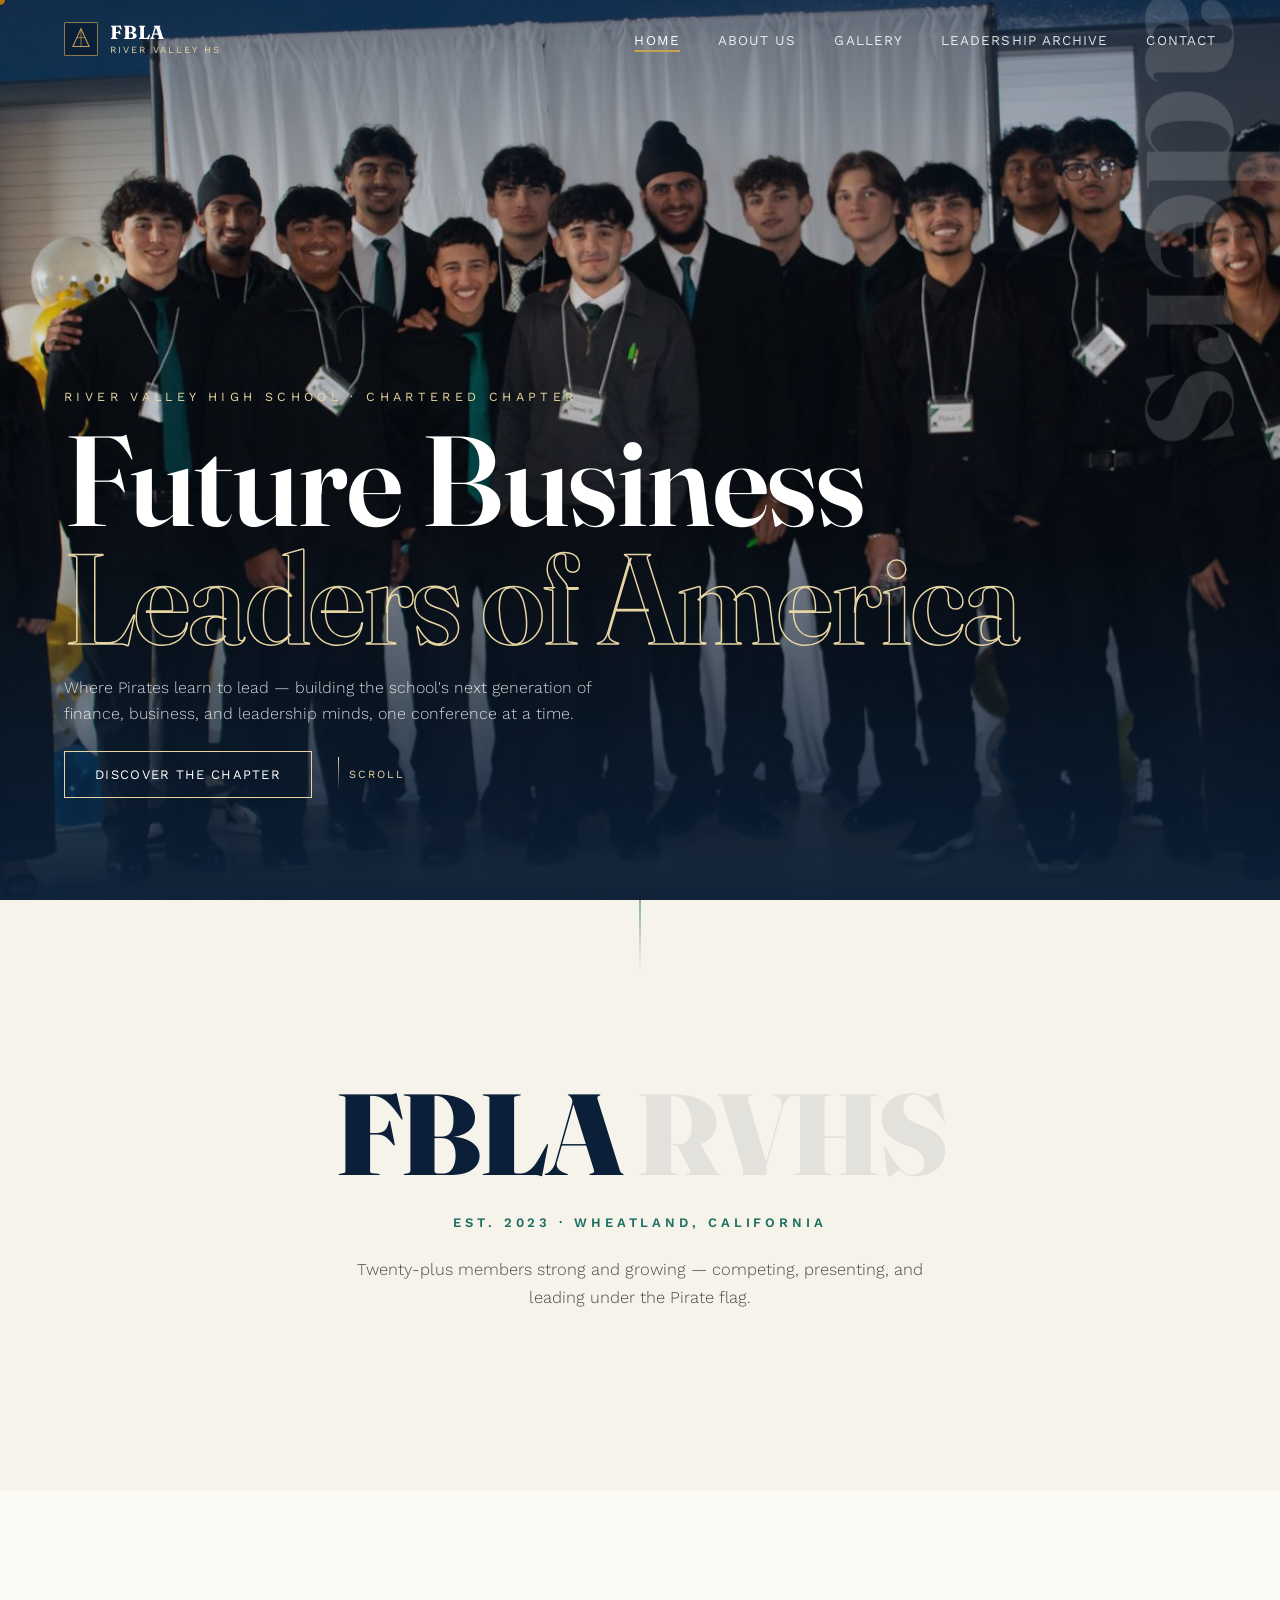
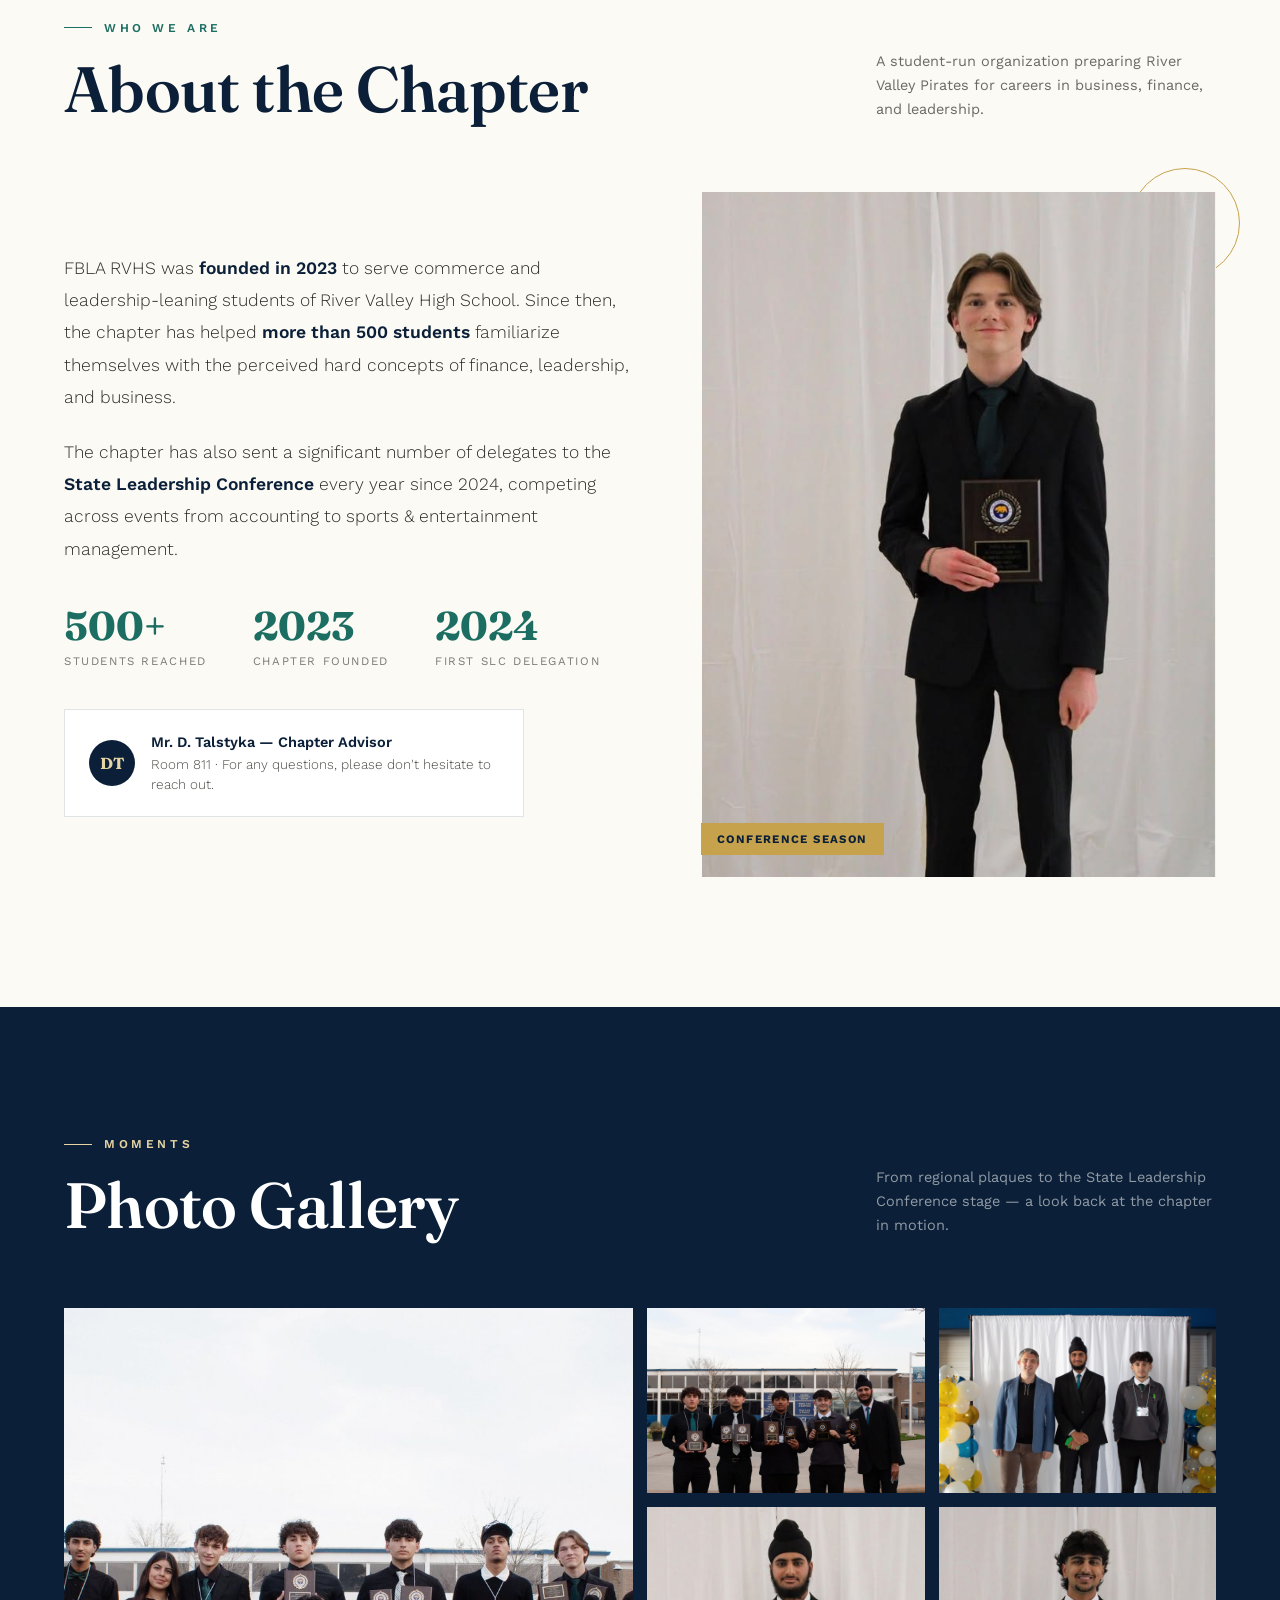
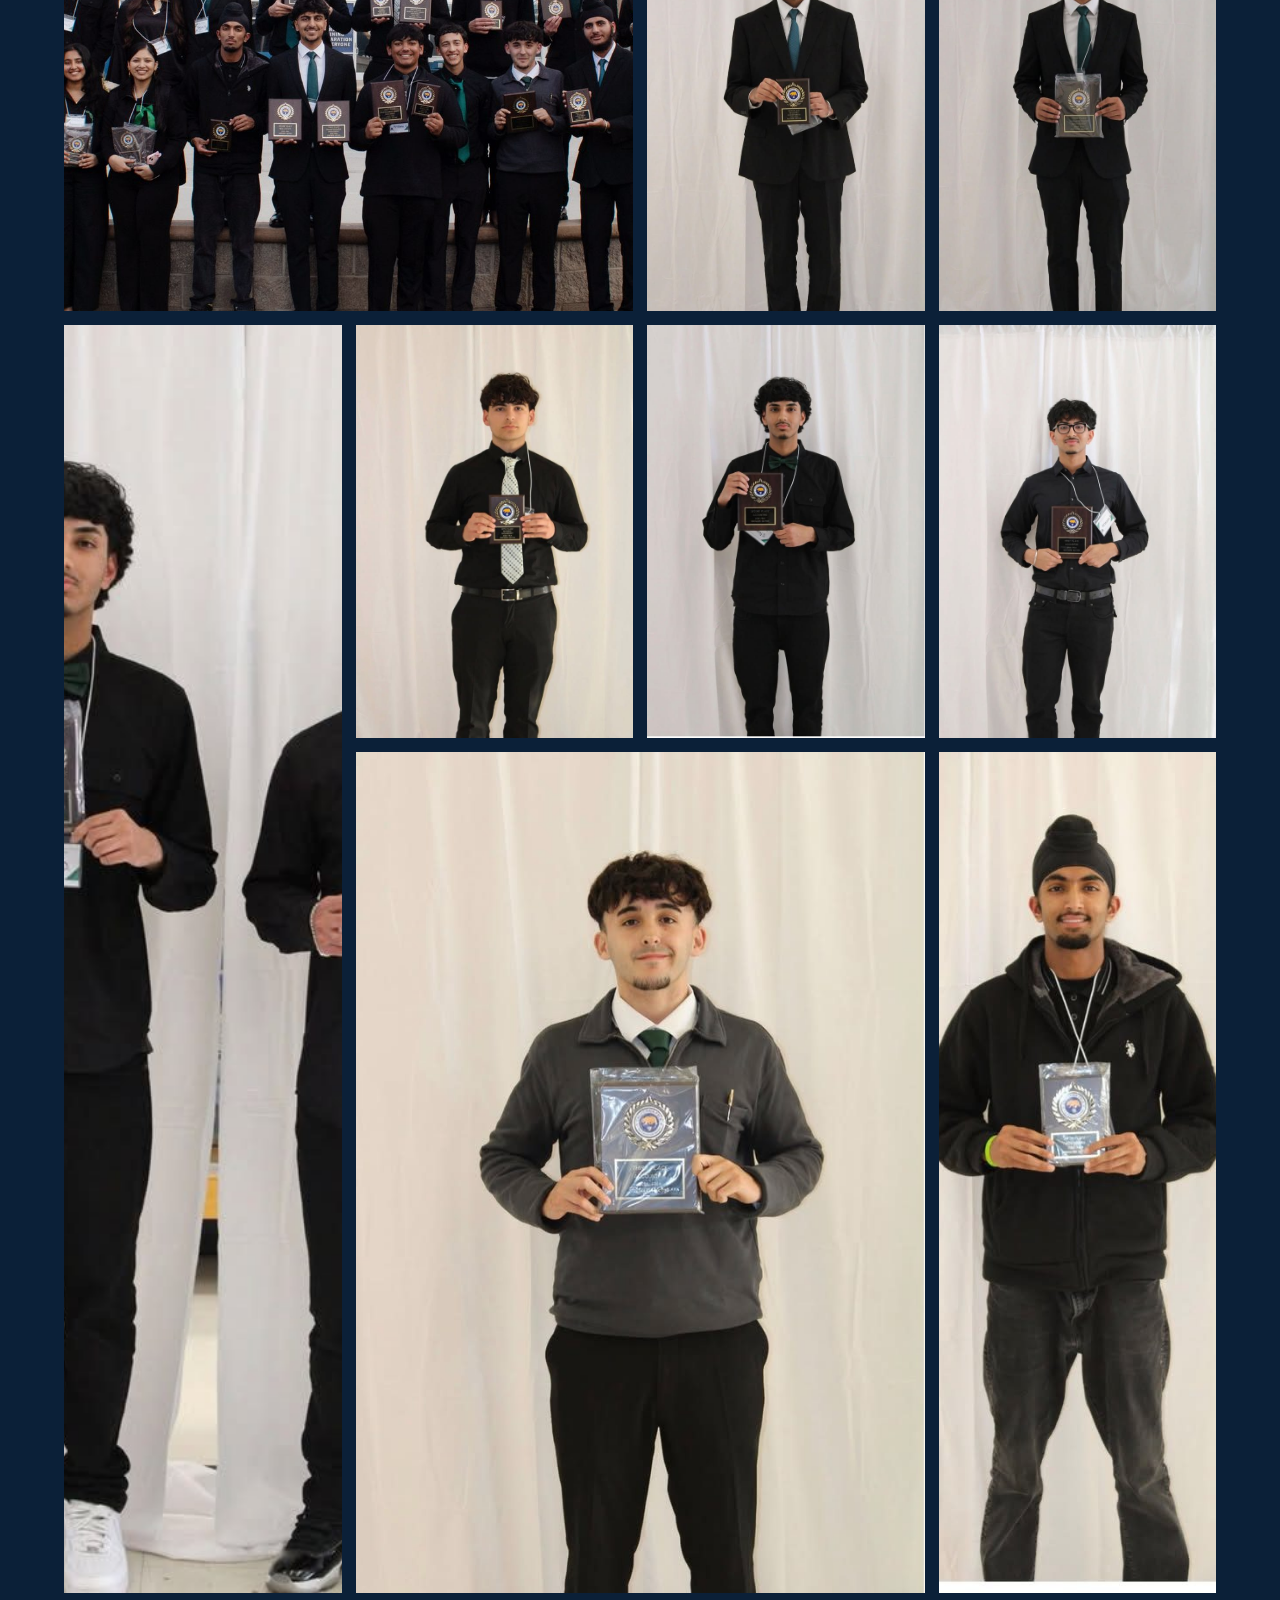
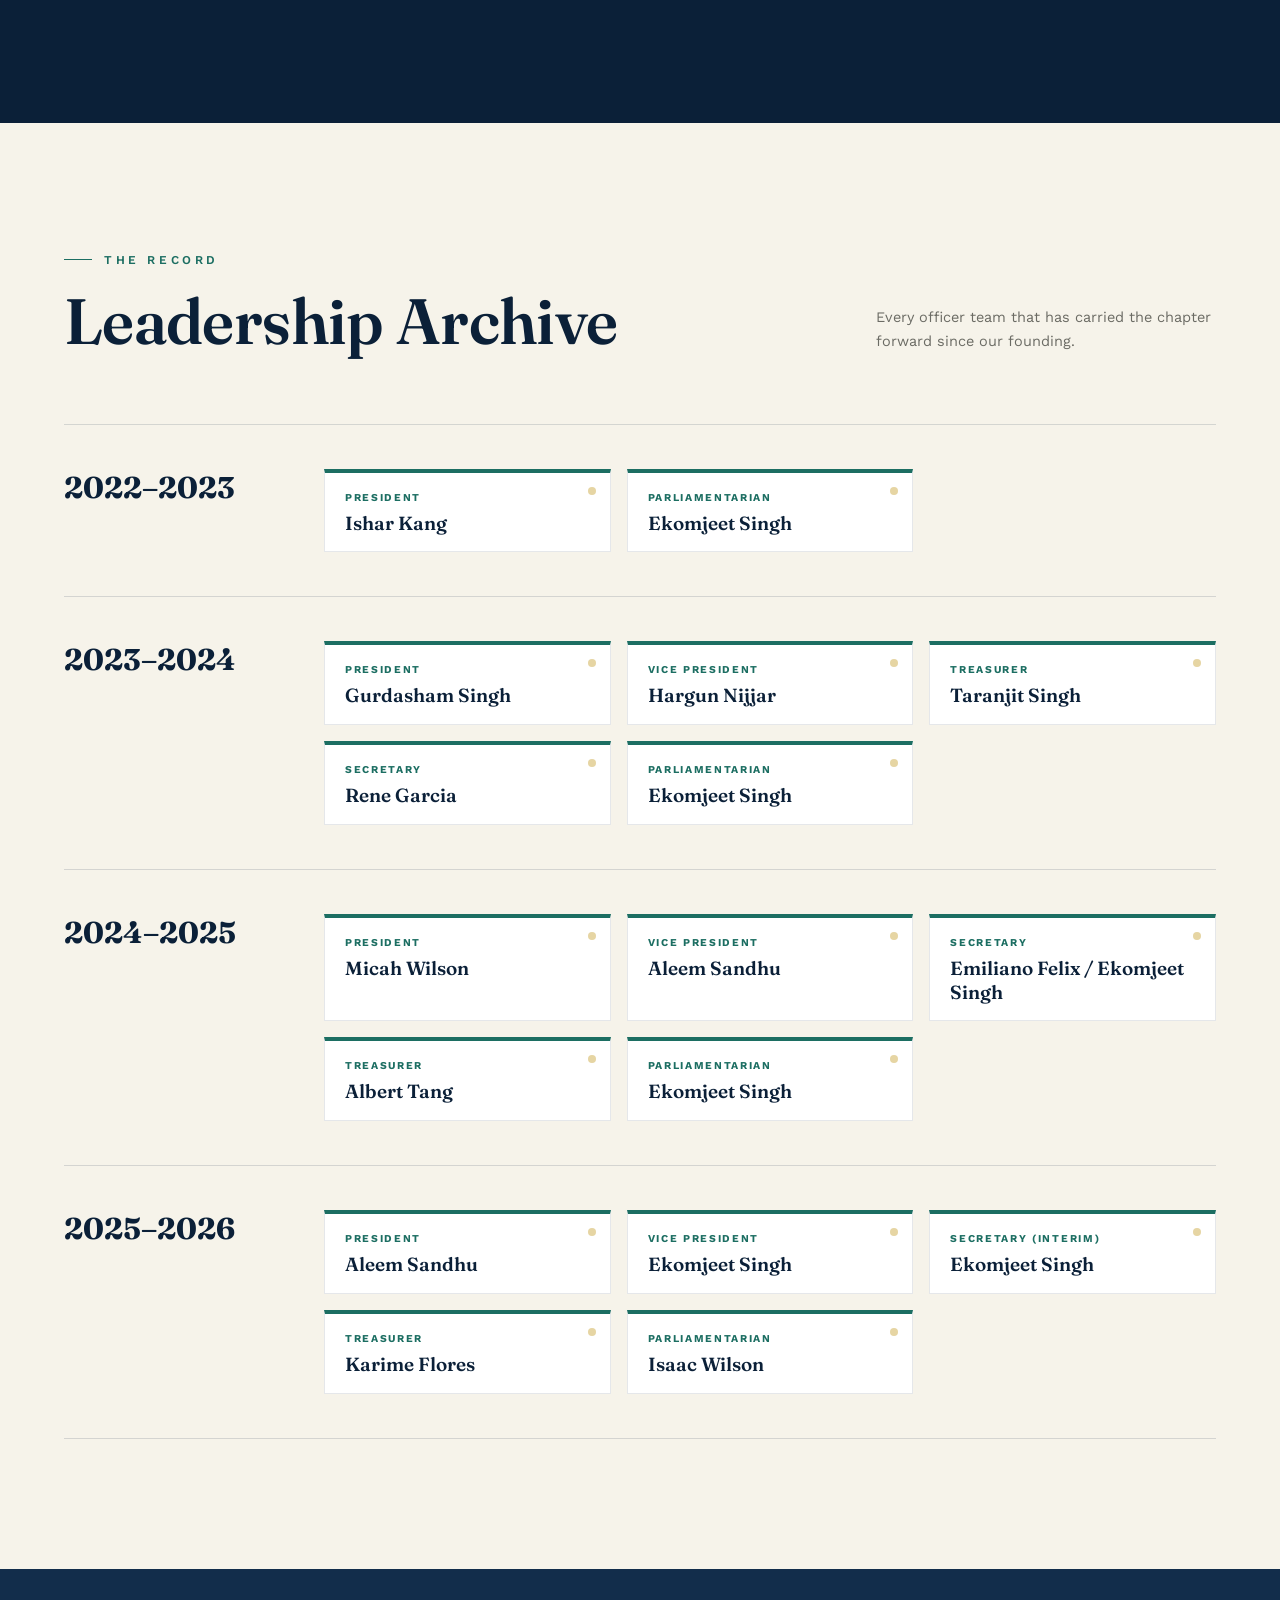
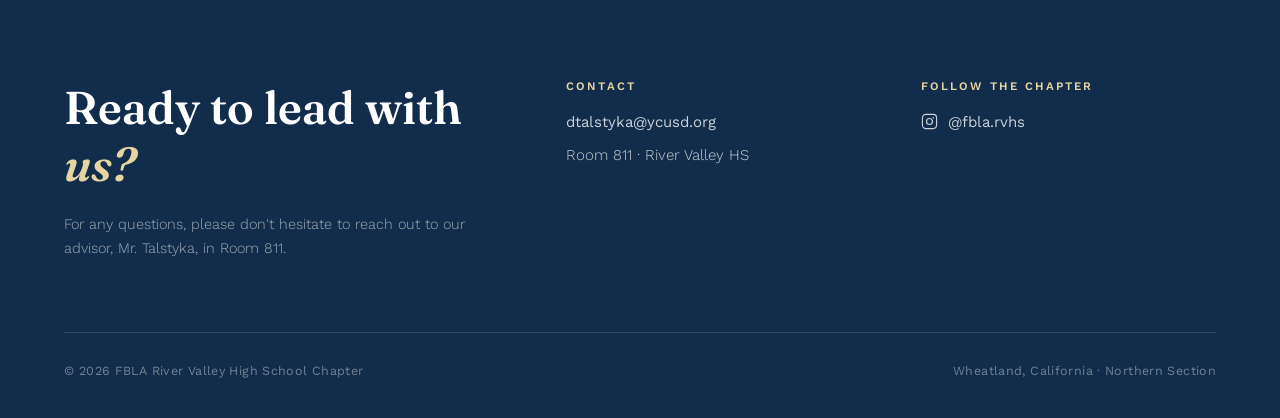
==== commit b8eb112b: "Add files via upload" ====
--- a/index.html
+++ b/index.html
@@ -753,9 +753,6 @@
   <ul class="nav-links" id="navLinks">
     <li><a href="#home" class="nav-link active">Home</a></li>
     <li><a href="#about" class="nav-link">About Us</a></li>
-    <li><a href="#events" class="nav-link">Events</a></li>
-    <li><a href="#national" class="nav-link">National FBLA</a></li>
-    <li><a href="#why-join" class="nav-link">Why Join</a></li>
     <li><a href="#gallery" class="nav-link">Gallery</a></li>
     <li><a href="#leadership" class="nav-link">Leadership Archive</a></li>
     <li><a href="#contact" class="nav-link">Contact</a></li>
@@ -775,7 +772,7 @@
       <span class="line"><span>Future Business</span></span>
       <span class="line"><span>Leaders of America</span></span>
     </h1>
-    <p class="hero-sub">Where Falcon leaders learn to lead — building the school's next generation of finance, business, and leadership minds, one conference at a time.</p>
+    <p class="hero-sub">Where Pirates learn to lead — building the school's next generation of finance, business, and leadership minds, one conference at a time.</p>
     <div class="hero-meta">
       <a href="#about" class="mbtn"><span>Discover the Chapter</span></a>
       <div class="scroll-cue"><div class="line-anim"></div>Scroll</div>
@@ -786,8 +783,8 @@
 <!-- REVEAL BAND -->
 <section class="reveal-band" id="revealBand">
   <h2 class="reveal-word" id="revealWord">FBLA&nbsp;RVHS</h2>
-  <p class="reveal-tag">Est. 2023 · Yuba City, California (Northern Section)</p>
-  <p class="reveal-desc">Twenty-plus members strong and growing — competing, presenting, and leading under the Falcon flag.</p>
+  <p class="reveal-tag">Est. 2023 · Wheatland, California</p>
+  <p class="reveal-desc">Twenty-plus members strong and growing — competing, presenting, and leading under the Pirate flag.</p>
 </section>
 
 <!-- ABOUT -->
@@ -797,14 +794,13 @@
       <div class="eyebrow">Who We Are</div>
       <h2 class="section-title">About the Chapter</h2>
     </div>
-    <p class="section-note">A student-run organization preparing River Valley Falcon students for careers in business, finance, and leadership.</p>
+    <p class="section-note">A student-run organization preparing River Valley Pirates for careers in business, finance, and leadership.</p>
   </div>
 
   <div class="about-grid">
     <div class="about-copy fx">
       <p>FBLA RVHS was <strong>founded in 2023</strong> to serve commerce and leadership&#8209;leaning students of River Valley High School. Since then, the chapter has helped <strong>more than 500 students</strong> familiarize themselves with the perceived hard concepts of finance, leadership, and business.</p>
       <p>The chapter has also sent a significant number of delegates to the <strong>State Leadership Conference</strong> every year since 2024, competing across events from accounting to sports &amp; entertainment management.</p>
-      <p>RVHS FBLA is a local chapter of <strong>Future Business Leaders of America</strong>, a national nonprofit career and technical student organization founded in 1940. FBLA prepares middle school, high school, and college students for careers in business and business&#8209;related fields through competitive events, leadership conferences, and community service — with hundreds of thousands of members across chartered chapters nationwide.</p>
 
       <div class="stat-row">
         <div class="stat"><b>500+</b><span>Students Reached</span></div>
@@ -827,125 +823,6 @@
         <img src="images/FBLA2.jpg" alt="FBLA RVHS member holding a competitive event award">
       </div>
       <div class="tag">Conference Season</div>
-    </div>
-  </div>
-</section>
-
-<!-- EVENTS / PROGRAMS -->
-<section class="about section-pad" id="events">
-  <div class="section-head fx">
-    <div>
-      <div class="eyebrow">Competitive Events</div>
-      <h2 class="section-title">What We Compete In</h2>
-    </div>
-    <p class="section-note">Members choose from dozens of FBLA competitive events each year — testing everything from spreadsheets to public speaking.</p>
-  </div>
-
-  <div class="badge-grid fx" style="margin-bottom:8px;">
-    <div class="badge"><div class="pin"></div><div class="role">Event Category</div><div class="pname">Accounting</div></div>
-    <div class="badge"><div class="pin"></div><div class="role">Event Category</div><div class="pname">Business Management</div></div>
-    <div class="badge"><div class="pin"></div><div class="role">Event Category</div><div class="pname">Sports &amp; Entertainment Management</div></div>
-    <div class="badge"><div class="pin"></div><div class="role">Event Category</div><div class="pname">Real Estate</div></div>
-    <div class="badge"><div class="pin"></div><div class="role">Event Category</div><div class="pname">Human Resource Management</div></div>
-    <div class="badge"><div class="pin"></div><div class="role">Event Category</div><div class="pname">Public Speaking &amp; Leadership</div></div>
-  </div>
-  <p class="section-note fx" style="max-width:640px;margin-top:22px;">These are the categories our chapter has placed in at the Northern Section level — the full FBLA competitive event list runs much longer and spans everything from coding to graphic design. Talk to Mr. Talstyka in Room 811 about which event fits your interests.</p>
-</section>
-
-<!-- NATIONAL CONTEXT -->
-<section class="gallery-section section-pad" id="national">
-  <div class="section-head fx">
-    <div>
-      <div class="eyebrow">The Bigger Picture</div>
-      <h2 class="section-title">FBLA at the National Level</h2>
-    </div>
-    <p class="section-note">Our chapter is one local link in an organization that spans the country.</p>
-  </div>
-
-  <div class="about-grid fx" style="align-items:flex-start;">
-    <div class="about-copy" style="--copy-color:#fff;">
-      <p style="color:rgba(255,255,255,.82);">Future Business Leaders of America began as an idea in 1937, when Columbia University professor Hamden L. Forkner proposed uniting the country's scattered high school business clubs into a single national organization. The first chapter was chartered in Johnson City, Tennessee, in 1942, and the organization has grown into the <strong style="color:#fff;">largest career and technical student organization of its kind</strong>, with members across thousands of chartered chapters nationwide today.</p>
-      <p style="color:rgba(255,255,255,.82);">FBLA's stated mission is to inspire and prepare students to become community-minded business leaders in a global society through relevant career preparation and leadership experience. Nationally, the organization runs on three levels of competition — <strong style="color:#fff;">local chapter</strong>, then <strong style="color:#fff;">state leadership conferences</strong> like the one our delegates attend, and finally the <strong style="color:#fff;">National Leadership Conference</strong>, where top state qualifiers compete each summer in a different host city.</p>
-      <p style="color:rgba(255,255,255,.82);">Beyond competitive events, FBLA members nationwide take part in the Business Achievement Awards program, build career portfolios, apply for FBLA-exclusive scholarships, and support March of Dimes as the organization's national community service partner.</p>
-    </div>
-
-    <div style="display:flex;flex-direction:column;gap:16px;">
-      <div class="badge" style="background:rgba(255,255,255,.04);border-color:rgba(255,255,255,.14);">
-        <div class="role" style="color:var(--gold-soft);">Founded</div>
-        <div class="pname" style="color:#fff;">1937 · Chartered 1942</div>
-      </div>
-      <div class="badge" style="background:rgba(255,255,255,.04);border-color:rgba(255,255,255,.14);">
-        <div class="role" style="color:var(--gold-soft);">Conference Levels</div>
-        <div class="pname" style="color:#fff;">Chapter → State → National</div>
-      </div>
-      <div class="badge" style="background:rgba(255,255,255,.04);border-color:rgba(255,255,255,.14);">
-        <div class="role" style="color:var(--gold-soft);">National Service Partner</div>
-        <div class="pname" style="color:#fff;">March of Dimes</div>
-      </div>
-      <div class="badge" style="background:rgba(255,255,255,.04);border-color:rgba(255,255,255,.14);">
-        <div class="role" style="color:var(--gold-soft);">Headquarters</div>
-        <div class="pname" style="color:#fff;">Reston, Virginia</div>
-      </div>
-    </div>
-  </div>
-</section>
-
-<!-- WHY JOIN -->
-<section class="leadership section-pad" id="why-join">
-  <div class="section-head fx">
-    <div>
-      <div class="eyebrow">Get Involved</div>
-      <h2 class="section-title">Why Join FBLA</h2>
-    </div>
-    <p class="section-note">Four reasons Falcon students walk away glad they joined.</p>
-  </div>
-
-  <div class="badge-grid fx">
-    <div class="badge">
-      <div class="pin"></div>
-      <div class="role">Skill Building</div>
-      <div class="pname" style="font-size:16px;font-weight:500;line-height:1.5;">Learn real business, finance, and leadership skills through competitive events and hands-on projects.</div>
-    </div>
-    <div class="badge">
-      <div class="pin"></div>
-      <div class="role">Conferences</div>
-      <div class="pname" style="font-size:16px;font-weight:500;line-height:1.5;">Compete at Regional, Section, and State Leadership Conferences alongside chapters from across California.</div>
-    </div>
-    <div class="badge">
-      <div class="pin"></div>
-      <div class="role">Leadership</div>
-      <div class="pname" style="font-size:16px;font-weight:500;line-height:1.5;">Run for chapter office, plan events, and build the kind of leadership experience colleges and employers notice.</div>
-    </div>
-    <div class="badge">
-      <div class="pin"></div>
-      <div class="role">Community</div>
-      <div class="pname" style="font-size:16px;font-weight:500;line-height:1.5;">Join a chapter of Falcon students who support each other through every competition season.</div>
-    </div>
-  </div>
-
-  <div class="term-block fx" style="border-top:1px solid rgba(11,32,56,.14);margin-top:60px;padding-top:44px;">
-    <div class="term-year" style="font-size:24px;">FAQ</div>
-    <div>
-      <div style="margin-bottom:30px;">
-        <p style="font-family:'Fraunces',serif;font-weight:600;font-size:18px;color:var(--navy);margin-bottom:8px;">Who can join?</p>
-        <p style="color:#4b4b46;font-size:15.5px;line-height:1.7;font-weight:300;">Any River Valley High School student interested in business, finance, or leadership — no prior experience required.</p>
-      </div>
-      <div style="margin-bottom:30px;">
-        <p style="font-family:'Fraunces',serif;font-weight:600;font-size:18px;color:var(--navy);margin-bottom:8px;">Do I need to compete to be a member?</p>
-        <p style="color:#4b4b46;font-size:15.5px;line-height:1.7;font-weight:300;">No — competing at conferences is optional. Many members join for the leadership and community-service side of the chapter.</p>
-      </div>
-      <div>
-        <p style="font-family:'Fraunces',serif;font-weight:600;font-size:18px;color:var(--navy);margin-bottom:8px;">How do I sign up?</p>
-        <p style="color:#4b4b46;font-size:15.5px;line-height:1.7;font-weight:300;">Reach out to Mr. Talstyka in Room 811, or email <a href="mailto:dtalstyka@ycusd.org" style="color:var(--teal);text-decoration:underline;">dtalstyka@ycusd.org</a> for current meeting times and next steps.</p>
-      </div>
-      <div style="margin-top:30px;">
-        <p style="font-family:'Fraunces',serif;font-weight:600;font-size:18px;color:var(--navy);margin-bottom:8px;">What happens if I place at the State Leadership Conference?</p>
-        <p style="color:#4b4b46;font-size:15.5px;line-height:1.7;font-weight:300;">Top state qualifiers in each competitive event earn the right to represent California at FBLA's National Leadership Conference, held in a different city each summer.</p>
-      </div>
-      <div style="margin-top:30px;">
-        <p style="font-family:'Fraunces',serif;font-weight:600;font-size:18px;color:var(--navy);margin-bottom:8px;">Does FBLA look good on college applications?</p>
-        <p style="color:#4b4b46;font-size:15.5px;line-height:1.7;font-weight:300;">Yes — officer roles, competitive event placements, and community service hours through FBLA are all concrete, resume-ready leadership experience that colleges and employers recognize.</p>
-      </div>
     </div>
   </div>
 </section>
@@ -1049,7 +926,7 @@
   </div>
   <div class="footer-bottom">
     <span>© <span id="year"></span> FBLA River Valley High School Chapter</span>
-    <span>Yuba City, California (Northern Section)</span>
+    <span>Wheatland, California · Northern Section</span>
   </div>
 </footer>
 
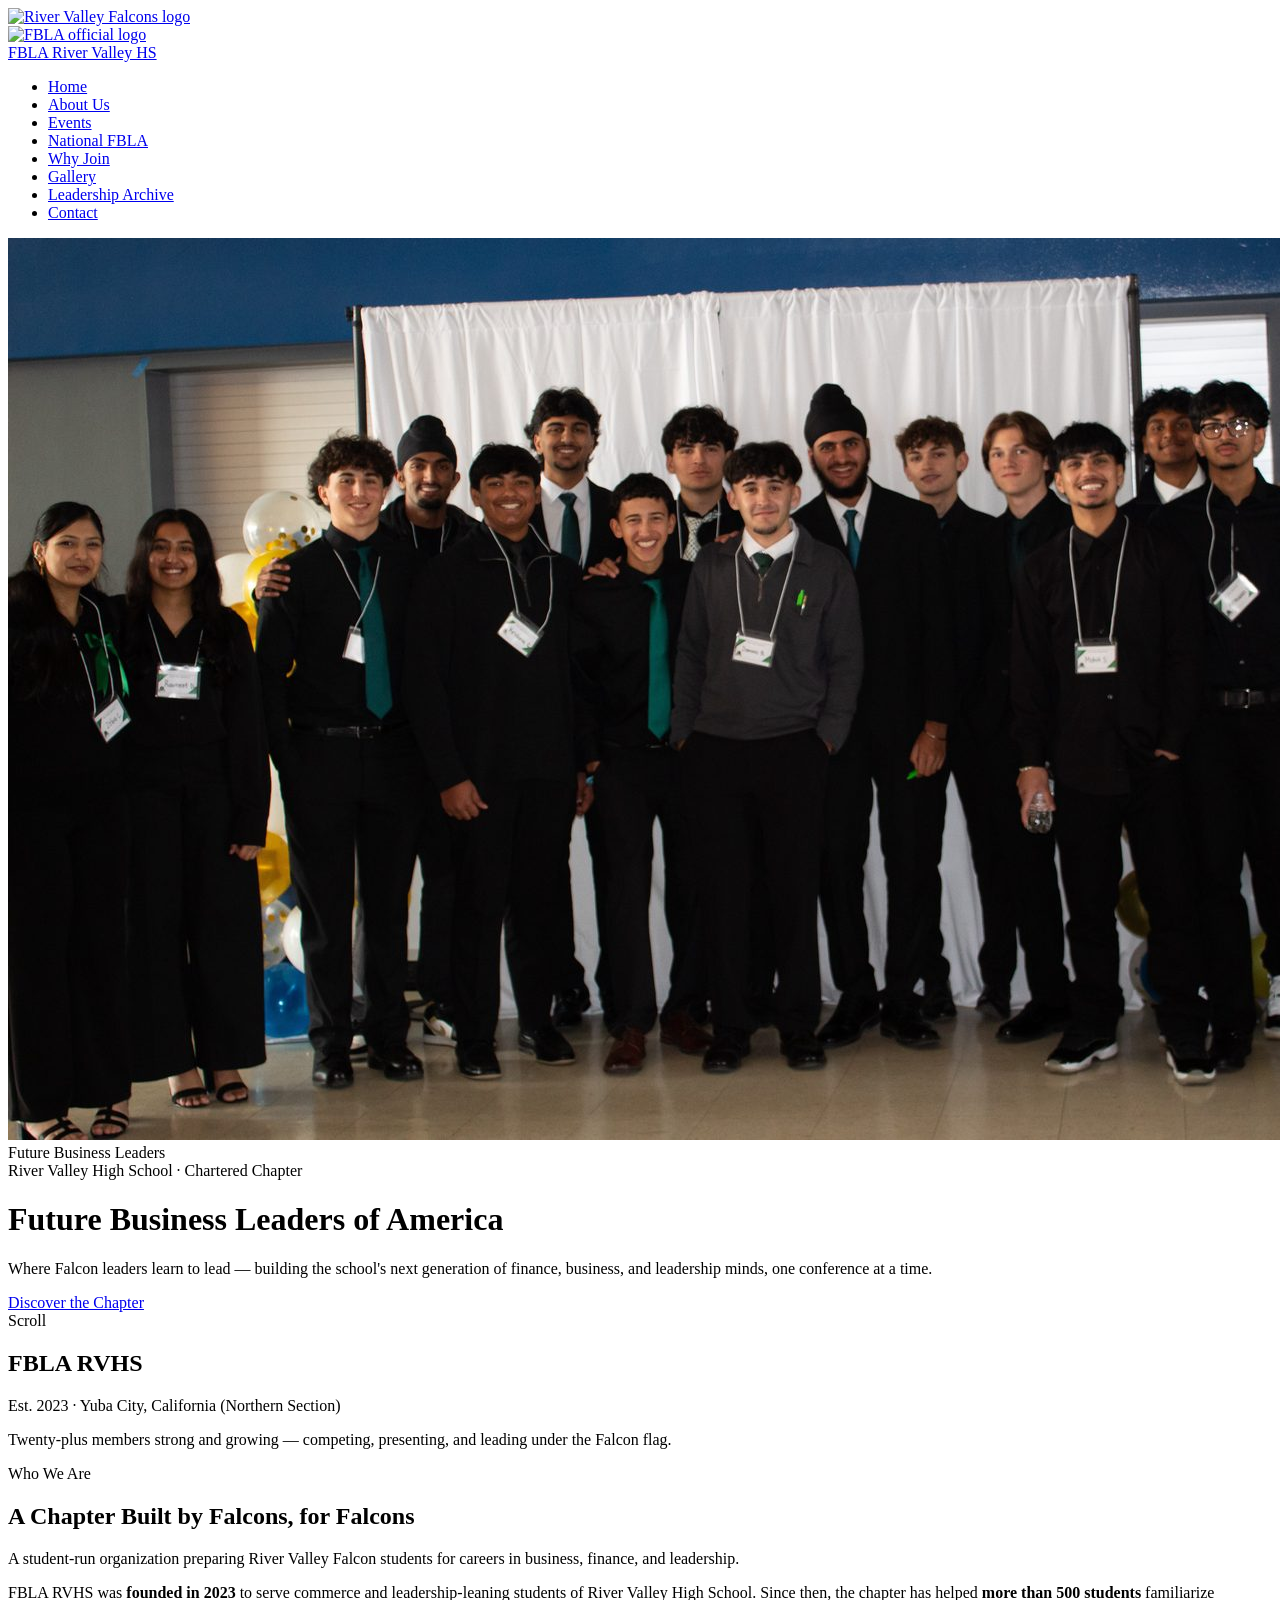
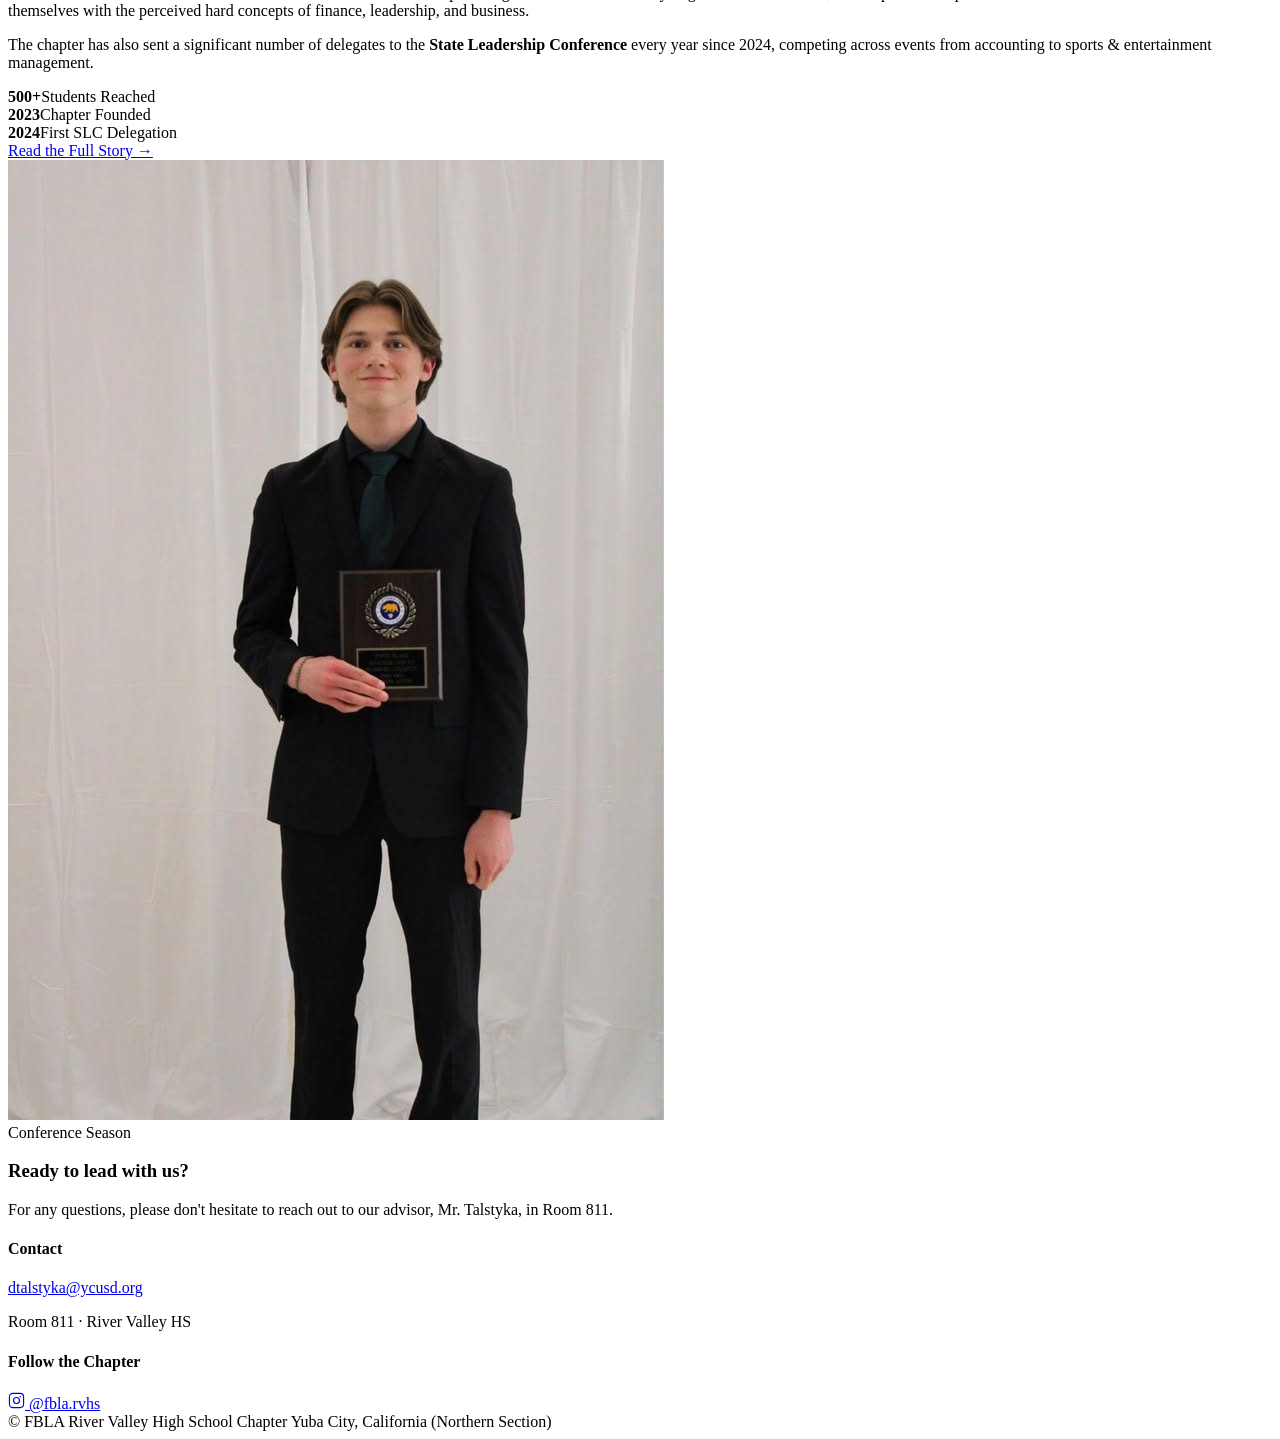
==== commit e9507e87: "Add files via upload" ====
--- a/index.html
+++ b/index.html
@@ -7,728 +7,7 @@
 <link rel="preconnect" href="https://fonts.googleapis.com">
 <link rel="preconnect" href="https://fonts.gstatic.com" crossorigin>
 <link href="https://fonts.googleapis.com/css2?family=Fraunces:opsz,wght@9..144,300;9..144,500;9..144,600;9..144,700;9..144,900&family=Work+Sans:wght@300;400;500;600;700&display=swap" rel="stylesheet">
-<style>
-:root{
-  --navy:#0B2038;
-  --navy-2:#122d4b;
-  --teal:#1C6E62;
-  --teal-light:#2E9384;
-  --gold:#C7A24C;
-  --gold-soft:#e6d5a3;
-  --ivory:#F6F3EA;
-  --ivory-2:#EFEAdc;
-  --ink:#141414;
-  --paper:#FCFAF4;
-}
-*{margin:0;padding:0;box-sizing:border-box;}
-html{scroll-behavior:smooth;}
-body{
-  font-family:'Work Sans',sans-serif;
-  background:var(--paper);
-  color:var(--ink);
-  overflow-x:hidden;
-  cursor:default;
-}
-::selection{background:var(--gold-soft);color:var(--navy);}
-
-h1,h2,h3,.display{
-  font-family:'Fraunces',serif;
-  font-optical-sizing:auto;
-}
-
-a{color:inherit;text-decoration:none;}
-
-/* ---------- custom cursor dot ---------- */
-.cursor-dot{
-  position:fixed;
-  width:10px;height:10px;
-  border-radius:50%;
-  background:var(--gold);
-  pointer-events:none;
-  z-index:9999;
-  transform:translate(-50%,-50%);
-  transition:width .25s,height .25s,background .25s;
-  mix-blend-mode:difference;
-}
-.cursor-dot.grow{width:38px;height:38px;background:var(--ivory);}
-
-/* ---------- nav ---------- */
-.site-nav{
-  position:fixed;
-  top:0;left:0;right:0;
-  z-index:500;
-  display:flex;
-  align-items:center;
-  justify-content:space-between;
-  padding:22px 5vw;
-  mix-blend-mode:normal;
-  transition:background .4s ease, padding .4s ease, box-shadow .4s ease;
-}
-.site-nav.scrolled{
-  background:rgba(11,32,56,0.92);
-  backdrop-filter:blur(10px);
-  padding:14px 5vw;
-  box-shadow:0 6px 24px rgba(0,0,0,.18);
-}
-.brand{
-  display:flex;
-  align-items:center;
-  gap:12px;
-  color:#fff;
-  letter-spacing:.02em;
-}
-.brand svg{display:block;flex-shrink:0;}
-.brand-text{
-  display:flex;
-  flex-direction:column;
-  line-height:1;
-}
-.brand-text .b1{
-  font-family:'Fraunces',serif;
-  font-weight:700;
-  font-size:19px;
-  letter-spacing:.04em;
-}
-.brand-text .b2{
-  font-size:9.5px;
-  letter-spacing:.22em;
-  text-transform:uppercase;
-  color:var(--gold-soft);
-  margin-top:3px;
-}
-.nav-links{
-  display:flex;
-  gap:38px;
-  list-style:none;
-}
-.nav-links li a{
-  color:#fff;
-  font-size:13.5px;
-  letter-spacing:.08em;
-  text-transform:uppercase;
-  position:relative;
-  padding-bottom:4px;
-  opacity:.85;
-  transition:opacity .25s;
-}
-.nav-links li a::after{
-  content:'';
-  position:absolute;
-  left:0;bottom:0;
-  width:0%;
-  height:1.5px;
-  background:var(--gold);
-  transition:width .3s ease;
-}
-.nav-links li a:hover,.nav-links li a.active{opacity:1;}
-.nav-links li a:hover::after,.nav-links li a.active::after{width:100%;}
-.nav-toggle{display:none;}
-
-/* ---------- hero ---------- */
-.hero{
-  position:relative;
-  height:100vh;
-  min-height:640px;
-  overflow:hidden;
-  display:flex;
-  align-items:flex-end;
-  background:var(--navy);
-}
-.hero-media{
-  position:absolute;
-  inset:0;
-  will-change:transform;
-}
-.hero-media img{
-  width:100%;height:100%;
-  object-fit:cover;
-  object-position:center 22%;
-  transform:scale(1.08);
-}
-.hero-scrim{
-  position:absolute;inset:0;
-  background:
-    linear-gradient(180deg, rgba(11,32,56,.55) 0%, rgba(11,32,56,.15) 32%, rgba(11,32,56,.25) 60%, rgba(11,32,56,.96) 100%);
-}
-.hero-inner{
-  position:relative;
-  z-index:2;
-  width:100%;
-  padding:0 5vw 8vw;
-  display:flex;
-  flex-direction:column;
-  gap:18px;
-}
-.hero-eyebrow{
-  color:var(--gold-soft);
-  font-size:12.5px;
-  letter-spacing:.35em;
-  text-transform:uppercase;
-  opacity:0;
-  transform:translateY(14px);
-  animation:riseIn .9s .3s cubic-bezier(.16,1,.3,1) forwards;
-}
-.hero-title{
-  color:#fff;
-  font-weight:600;
-  line-height:.92;
-  font-size:clamp(52px,10vw,132px);
-  letter-spacing:-.01em;
-}
-.hero-title .line{
-  display:block;
-  overflow:hidden;
-}
-.hero-title .line span{
-  display:block;
-  transform:translateY(110%);
-  animation:riseIn 1s cubic-bezier(.16,1,.3,1) forwards;
-}
-.hero-title .line:nth-child(1) span{animation-delay:.15s;}
-.hero-title .line:nth-child(2) span{
-  animation-delay:.32s;
-  color:transparent;
-  -webkit-text-stroke:1.5px var(--gold-soft);
-}
-@keyframes riseIn{to{opacity:1;transform:translateY(0);}}
-
-.hero-sub{
-  max-width:560px;
-  color:rgba(255,255,255,.82);
-  font-size:16px;
-  line-height:1.6;
-  font-weight:300;
-  opacity:0;
-  animation:riseIn .9s .55s cubic-bezier(.16,1,.3,1) forwards;
-}
-.hero-meta{
-  display:flex;
-  align-items:center;
-  gap:26px;
-  margin-top:6px;
-  opacity:0;
-  animation:riseIn .9s .7s cubic-bezier(.16,1,.3,1) forwards;
-}
-.scroll-cue{
-  display:flex;
-  align-items:center;
-  gap:10px;
-  color:var(--gold-soft);
-  font-size:11px;
-  letter-spacing:.18em;
-  text-transform:uppercase;
-}
-.scroll-cue .line-anim{
-  width:1px;height:34px;
-  background:linear-gradient(var(--gold-soft),transparent);
-  position:relative;
-  overflow:hidden;
-}
-.scroll-cue .line-anim::after{
-  content:'';
-  position:absolute;
-  top:-100%;left:0;
-  width:100%;height:100%;
-  background:var(--gold);
-  animation:drip 1.8s ease-in-out infinite;
-}
-@keyframes drip{
-  0%{top:-100%;}
-  60%{top:100%;}
-  100%{top:100%;}
-}
-
-/* chapter name mark that reveals on scroll inside hero */
-.hero-watermark{
-  position:absolute;
-  right:5vw;top:50%;
-  transform:translateY(-50%) rotate(90deg);
-  transform-origin:right center;
-  color:rgba(255,255,255,.14);
-  font-family:'Fraunces',serif;
-  font-weight:700;
-  font-size:15vw;
-  white-space:nowrap;
-  letter-spacing:.02em;
-  pointer-events:none;
-  z-index:1;
-  display:none;
-}
-@media(min-width:1000px){.hero-watermark{display:block;}}
-
-/* ---------- reveal-on-scroll chapter title band ---------- */
-.reveal-band{
-  position:relative;
-  background:var(--ivory);
-  padding:min(14vw,180px) 5vw;
-  text-align:center;
-  overflow:hidden;
-}
-.reveal-band::before{
-  content:'';
-  position:absolute;
-  top:0;left:50%;
-  transform:translateX(-50%);
-  width:1px;height:70px;
-  background:linear-gradient(var(--teal),transparent);
-}
-.reveal-word{
-  font-family:'Fraunces',serif;
-  font-weight:900;
-  font-size:clamp(44px,9vw,150px);
-  line-height:.95;
-  color:var(--navy);
-  letter-spacing:-.02em;
-}
-.reveal-word .r-chunk{
-  display:inline-block;
-  opacity:.08;
-  transition:opacity .05s linear;
-}
-.reveal-tag{
-  margin-top:26px;
-  font-size:13px;
-  letter-spacing:.3em;
-  text-transform:uppercase;
-  color:var(--teal);
-  font-weight:600;
-}
-.reveal-desc{
-  max-width:600px;
-  margin:26px auto 0;
-  color:#4b4b46;
-  font-size:16.5px;
-  line-height:1.7;
-  font-weight:300;
-}
-
-/* ---------- section shell ---------- */
-section{position:relative;}
-.section-pad{padding:130px 5vw;}
-.section-head{
-  display:flex;
-  justify-content:space-between;
-  align-items:flex-end;
-  gap:40px;
-  margin-bottom:64px;
-  flex-wrap:wrap;
-}
-.eyebrow{
-  font-size:12px;
-  letter-spacing:.3em;
-  text-transform:uppercase;
-  color:var(--teal);
-  font-weight:600;
-  display:flex;
-  align-items:center;
-  gap:12px;
-}
-.eyebrow::before{
-  content:'';
-  width:28px;height:1px;
-  background:var(--teal);
-}
-.section-title{
-  font-size:clamp(34px,5vw,64px);
-  font-weight:600;
-  color:var(--navy);
-  margin-top:14px;
-  letter-spacing:-.01em;
-  max-width:680px;
-}
-.section-note{
-  max-width:340px;
-  color:#6b6b64;
-  font-size:14.5px;
-  line-height:1.65;
-  padding-bottom:6px;
-}
-
-/* fade-up reveal utility */
-.fx{
-  opacity:0;
-  transform:translateY(36px);
-  transition:opacity .8s cubic-bezier(.16,1,.3,1), transform .8s cubic-bezier(.16,1,.3,1);
-}
-.fx.in{opacity:1;transform:translateY(0);}
-
-/* ---------- about ---------- */
-.about{
-  background:var(--paper);
-}
-.about-grid{
-  display:grid;
-  grid-template-columns:1.05fr .95fr;
-  gap:70px;
-  align-items:center;
-}
-@media(max-width:880px){.about-grid{grid-template-columns:1fr;}}
-.about-copy p{
-  font-size:17.5px;
-  line-height:1.85;
-  color:#2c2c28;
-  font-weight:300;
-  margin-bottom:22px;
-}
-.about-copy strong{font-weight:600;color:var(--navy);}
-.stat-row{
-  display:flex;
-  gap:46px;
-  margin:36px 0 40px;
-  flex-wrap:wrap;
-}
-.stat b{
-  font-family:'Fraunces',serif;
-  font-size:40px;
-  color:var(--teal);
-  font-weight:700;
-  display:block;
-}
-.stat span{
-  font-size:11.5px;
-  letter-spacing:.14em;
-  text-transform:uppercase;
-  color:#7a7a72;
-}
-.advisor-card{
-  border:1px solid rgba(11,32,56,.12);
-  padding:22px 24px;
-  display:flex;
-  gap:16px;
-  align-items:center;
-  background:#fff;
-  max-width:460px;
-}
-.advisor-avatar{
-  width:46px;height:46px;
-  border-radius:50%;
-  background:var(--navy);
-  color:var(--gold-soft);
-  display:flex;align-items:center;justify-content:center;
-  font-family:'Fraunces',serif;
-  font-weight:700;
-  flex-shrink:0;
-}
-.advisor-meta p{margin:0;font-size:13.5px;line-height:1.5;color:#4a4a45;}
-.advisor-meta .name{font-weight:600;color:var(--navy);font-size:14.5px;}
-
-.about-photo{
-  position:relative;
-}
-.about-photo .frame{
-  position:relative;
-  overflow:hidden;
-  aspect-ratio:3/4;
-  background:var(--navy);
-}
-.about-photo img{
-  width:100%;height:100%;
-  object-fit:cover;
-  transition:transform 1.1s cubic-bezier(.16,1,.3,1);
-}
-.about-photo:hover img{transform:scale(1.06);}
-.about-photo .tag{
-  position:absolute;
-  left:-1px;bottom:22px;
-  background:var(--gold);
-  color:var(--navy);
-  font-size:11.5px;
-  letter-spacing:.12em;
-  text-transform:uppercase;
-  font-weight:700;
-  padding:9px 16px;
-}
-.about-photo .ring{
-  position:absolute;
-  top:-24px;right:-24px;
-  width:110px;height:110px;
-  border:1px solid var(--gold);
-  border-radius:50%;
-  z-index:-1;
-}
-
-/* ---------- gallery ---------- */
-.gallery-section{
-  background:var(--navy);
-  color:#fff;
-}
-.gallery-section .eyebrow{color:var(--gold-soft);}
-.gallery-section .eyebrow::before{background:var(--gold-soft);}
-.gallery-section .section-title{color:#fff;}
-.gallery-section .section-note{color:rgba(255,255,255,.55);}
-
-.gallery-grid{
-  display:grid;
-  grid-template-columns:repeat(4,1fr);
-  gap:14px;
-  grid-auto-flow:dense;
-}
-@media(max-width:980px){.gallery-grid{grid-template-columns:repeat(2,1fr);}}
-@media(max-width:520px){.gallery-grid{grid-template-columns:1fr;}}
-
-.g-item{
-  position:relative;
-  overflow:hidden;
-  cursor:pointer;
-  background:#08182b;
-}
-.g-item img{
-  width:100%;height:100%;
-  object-fit:cover;
-  display:block;
-  transition:transform .8s cubic-bezier(.16,1,.3,1), filter .5s;
-  filter:saturate(.9);
-}
-.g-item:hover img{transform:scale(1.08);filter:saturate(1.05);}
-.g-item.wide{grid-column:span 2;}
-.g-item.tall{grid-row:span 2;}
-.g-item .g-veil{
-  position:absolute;inset:0;
-  background:linear-gradient(180deg,transparent 40%,rgba(3,12,22,.85) 100%);
-  opacity:0;
-  transition:opacity .4s;
-  display:flex;
-  align-items:flex-end;
-  padding:16px;
-}
-.g-item:hover .g-veil{opacity:1;}
-.g-veil span{
-  font-size:12px;
-  letter-spacing:.1em;
-  text-transform:uppercase;
-  color:var(--gold-soft);
-  font-weight:600;
-}
-
-/* lightbox */
-.lightbox{
-  position:fixed;inset:0;
-  background:rgba(6,14,26,.96);
-  z-index:1000;
-  display:none;
-  align-items:center;
-  justify-content:center;
-  padding:6vh 5vw;
-  backdrop-filter:blur(6px);
-}
-.lightbox.open{display:flex;}
-.lightbox img{
-  max-width:100%;max-height:88vh;
-  object-fit:contain;
-  box-shadow:0 30px 80px rgba(0,0,0,.5);
-}
-.lightbox-close{
-  position:absolute;
-  top:28px;right:5vw;
-  color:#fff;
-  font-size:14px;
-  letter-spacing:.15em;
-  text-transform:uppercase;
-  cursor:pointer;
-  display:flex;align-items:center;gap:10px;
-}
-.lightbox-nav{
-  position:absolute;
-  top:50%;transform:translateY(-50%);
-  color:#fff;
-  font-size:30px;
-  cursor:pointer;
-  padding:14px;
-  opacity:.7;
-  transition:opacity .2s;
-  font-family:'Fraunces',serif;
-}
-.lightbox-nav:hover{opacity:1;}
-.lightbox-nav.prev{left:2vw;}
-.lightbox-nav.next{right:2vw;}
-
-/* ---------- leadership archive ---------- */
-.leadership{
-  background:var(--ivory);
-}
-.term-block{
-  border-top:1px solid rgba(11,32,56,.14);
-  padding:44px 0;
-  display:grid;
-  grid-template-columns:220px 1fr;
-  gap:40px;
-  align-items:start;
-}
-.term-block:last-child{border-bottom:1px solid rgba(11,32,56,.14);}
-@media(max-width:760px){.term-block{grid-template-columns:1fr;gap:18px;}}
-.term-year{
-  font-family:'Fraunces',serif;
-  font-size:30px;
-  font-weight:700;
-  color:var(--navy);
-  position:sticky;
-  top:110px;
-}
-.badge-grid{
-  display:grid;
-  grid-template-columns:repeat(auto-fill,minmax(230px,1fr));
-  gap:16px;
-}
-.badge{
-  background:#fff;
-  border:1px solid rgba(11,32,56,.1);
-  border-top:4px solid var(--teal);
-  padding:18px 20px 16px;
-  position:relative;
-  transition:transform .35s cubic-bezier(.16,1,.3,1), box-shadow .35s;
-}
-.badge:hover{
-  transform:translateY(-6px);
-  box-shadow:0 18px 34px rgba(11,32,56,.12);
-  border-top-color:var(--gold);
-}
-.badge .role{
-  font-size:10.5px;
-  letter-spacing:.16em;
-  text-transform:uppercase;
-  color:var(--teal);
-  font-weight:700;
-  margin-bottom:8px;
-}
-.badge:hover .role{color:var(--gold);
-  transition:color .35s;
-}
-.badge .pname{
-  font-family:'Fraunces',serif;
-  font-size:19px;
-  font-weight:600;
-  color:var(--navy);
-  line-height:1.25;
-}
-.badge .pin{
-  position:absolute;
-  top:14px;right:14px;
-  width:8px;height:8px;
-  border-radius:50%;
-  background:var(--gold-soft);
-}
-
-/* ---------- footer / contact ---------- */
-.footer{
-  background:var(--navy-2);
-  color:#fff;
-  padding:110px 5vw 40px;
-}
-.footer-top{
-  display:grid;
-  grid-template-columns:1.2fr .8fr .8fr;
-  gap:60px;
-  padding-bottom:70px;
-  border-bottom:1px solid rgba(255,255,255,.12);
-}
-@media(max-width:820px){.footer-top{grid-template-columns:1fr;gap:40px;}}
-.footer-title{
-  font-size:clamp(30px,4vw,46px);
-  font-weight:600;
-  max-width:420px;
-  margin-bottom:20px;
-}
-.footer-title .accent{color:var(--gold-soft);font-style:italic;}
-.footer p{color:rgba(255,255,255,.6);font-size:14.5px;line-height:1.7;font-weight:300;max-width:420px;}
-.footer-col h4{
-  font-size:11.5px;
-  letter-spacing:.18em;
-  text-transform:uppercase;
-  color:var(--gold-soft);
-  margin-bottom:20px;
-  font-weight:600;
-}
-.footer-col a, .footer-col p{
-  display:block;
-  color:rgba(255,255,255,.78);
-  font-size:15px;
-  margin-bottom:12px;
-  transition:color .2s;
-}
-.footer-col a:hover{color:var(--gold-soft);}
-.footer-col .ig{
-  display:inline-flex;
-  align-items:center;
-  gap:10px;
-}
-.footer-bottom{
-  display:flex;
-  justify-content:space-between;
-  align-items:center;
-  padding-top:30px;
-  flex-wrap:wrap;
-  gap:14px;
-  font-size:12.5px;
-  color:rgba(255,255,255,.4);
-  letter-spacing:.03em;
-}
-
-/* magnetic btn */
-.mbtn{
-  position:relative;
-  display:inline-flex;
-  align-items:center;
-  gap:10px;
-  padding:15px 30px;
-  border:1px solid var(--gold-soft);
-  color:#fff;
-  font-size:13px;
-  letter-spacing:.1em;
-  text-transform:uppercase;
-  overflow:hidden;
-  transition:border-color .3s;
-}
-.mbtn span{position:relative;z-index:2;transition:color .35s;}
-.mbtn::before{
-  content:'';
-  position:absolute;
-  inset:0;
-  background:var(--gold-soft);
-  transform:translateY(101%);
-  transition:transform .4s cubic-bezier(.16,1,.3,1);
-  z-index:1;
-}
-.mbtn:hover::before{transform:translateY(0);}
-.mbtn:hover span{color:var(--navy);}
-
-/* scroll progress bar */
-.progress{
-  position:fixed;
-  top:0;left:0;
-  height:2px;
-  background:var(--gold);
-  z-index:600;
-  width:0%;
-}
-
-@media(max-width:860px){
-  .nav-links{
-    position:fixed;
-    inset:0 0 0 auto;
-    width:78vw;max-width:340px;
-    background:var(--navy);
-    flex-direction:column;
-    padding:110px 34px;
-    gap:28px;
-    transform:translateX(100%);
-    transition:transform .5s cubic-bezier(.16,1,.3,1);
-  }
-  .nav-links.open{transform:translateX(0);}
-  .nav-links li a{font-size:16px;}
-  .nav-toggle{
-    display:flex;
-    flex-direction:column;
-    gap:5px;
-    z-index:600;
-    cursor:pointer;
-    padding:6px;
-  }
-  .nav-toggle span{width:22px;height:1.5px;background:#fff;display:block;transition:.3s;}
-  .nav-toggle.open span:nth-child(1){transform:translateY(6.5px) rotate(45deg);}
-  .nav-toggle.open span:nth-child(2){opacity:0;}
-  .nav-toggle.open span:nth-child(3){transform:translateY(-6.5px) rotate(-45deg);}
-}
-</style>
+<link rel="stylesheet" href="styles.css">
 </head>
 <body>
 
@@ -737,13 +16,12 @@
 
 <!-- NAV -->
 <nav class="site-nav" id="siteNav">
-  <a href="#home" class="brand">
-    <svg width="34" height="34" viewBox="0 0 100 100" fill="none" xmlns="http://www.w3.org/2000/svg">
-      <rect x="2" y="2" width="96" height="96" fill="#0B2038" stroke="#C7A24C" stroke-width="2"/>
-      <path d="M50 20 L74 72 H26 Z" fill="none" stroke="#C7A24C" stroke-width="3"/>
-      <path d="M50 20 L50 72" stroke="#C7A24C" stroke-width="2"/>
-      <path d="M38 46 H62" stroke="#C7A24C" stroke-width="2"/>
-    </svg>
+  <a href="index.html" class="brand">
+    <div class="brand-logos">
+      <img src="images/logo_rvhs.png" alt="River Valley Falcons logo">
+      <div class="div-dot"></div>
+      <img src="images/logo_fbla.png" alt="FBLA official logo">
+    </div>
     <div class="brand-text">
       <span class="b1">FBLA</span>
       <span class="b2">River Valley HS</span>
@@ -751,11 +29,14 @@
   </a>
   <div class="nav-toggle" id="navToggle"><span></span><span></span><span></span></div>
   <ul class="nav-links" id="navLinks">
-    <li><a href="#home" class="nav-link active">Home</a></li>
-    <li><a href="#about" class="nav-link">About Us</a></li>
-    <li><a href="#gallery" class="nav-link">Gallery</a></li>
-    <li><a href="#leadership" class="nav-link">Leadership Archive</a></li>
-    <li><a href="#contact" class="nav-link">Contact</a></li>
+    <li><a href="index.html" class="nav-link">Home</a></li>
+    <li><a href="about.html" class="nav-link">About Us</a></li>
+    <li><a href="events.html" class="nav-link">Events</a></li>
+    <li><a href="national.html" class="nav-link">National FBLA</a></li>
+    <li><a href="why-join.html" class="nav-link">Why Join</a></li>
+    <li><a href="gallery.html" class="nav-link">Gallery</a></li>
+    <li><a href="leadership.html" class="nav-link">Leadership Archive</a></li>
+    <li><a href="index.html#contact" class="nav-link">Contact</a></li>
   </ul>
 </nav>
 
@@ -772,9 +53,9 @@
       <span class="line"><span>Future Business</span></span>
       <span class="line"><span>Leaders of America</span></span>
     </h1>
-    <p class="hero-sub">Where Pirates learn to lead — building the school's next generation of finance, business, and leadership minds, one conference at a time.</p>
+    <p class="hero-sub">Where Falcon leaders learn to lead — building the school's next generation of finance, business, and leadership minds, one conference at a time.</p>
     <div class="hero-meta">
-      <a href="#about" class="mbtn"><span>Discover the Chapter</span></a>
+      <a href="about.html" class="mbtn"><span>Discover the Chapter</span></a>
       <div class="scroll-cue"><div class="line-anim"></div>Scroll</div>
     </div>
   </div>
@@ -783,18 +64,18 @@
 <!-- REVEAL BAND -->
 <section class="reveal-band" id="revealBand">
   <h2 class="reveal-word" id="revealWord">FBLA&nbsp;RVHS</h2>
-  <p class="reveal-tag">Est. 2023 · Wheatland, California</p>
-  <p class="reveal-desc">Twenty-plus members strong and growing — competing, presenting, and leading under the Pirate flag.</p>
+  <p class="reveal-tag">Est. 2023 · Yuba City, California (Northern Section)</p>
+  <p class="reveal-desc">Twenty-plus members strong and growing — competing, presenting, and leading under the Falcon flag.</p>
 </section>
 
-<!-- ABOUT -->
-<section class="about section-pad" id="about">
+<!-- SHORT INTRO + BRIEF HISTORY -->
+<section class="about section-pad" id="intro">
   <div class="section-head fx">
     <div>
       <div class="eyebrow">Who We Are</div>
-      <h2 class="section-title">About the Chapter</h2>
+      <h2 class="section-title">A Chapter Built by Falcons, for Falcons</h2>
     </div>
-    <p class="section-note">A student-run organization preparing River Valley Pirates for careers in business, finance, and leadership.</p>
+    <p class="section-note">A student-run organization preparing River Valley Falcon students for careers in business, finance, and leadership.</p>
   </div>
 
   <div class="about-grid">
@@ -808,12 +89,8 @@
         <div class="stat"><b>2024</b><span>First SLC Delegation</span></div>
       </div>
 
-      <div class="advisor-card">
-        <div class="advisor-avatar">DT</div>
-        <div class="advisor-meta">
-          <p class="name">Mr. D. Talstyka — Chapter Advisor</p>
-          <p>Room 811 · For any questions, please don't hesitate to reach out.</p>
-        </div>
+      <div class="preview-row">
+        <a href="about.html" class="preview-link">Read the Full Story →</a>
       </div>
     </div>
 
@@ -823,83 +100,6 @@
         <img src="images/FBLA2.jpg" alt="FBLA RVHS member holding a competitive event award">
       </div>
       <div class="tag">Conference Season</div>
-    </div>
-  </div>
-</section>
-
-<!-- GALLERY -->
-<section class="gallery-section section-pad" id="gallery">
-  <div class="section-head fx">
-    <div>
-      <div class="eyebrow">Moments</div>
-      <h2 class="section-title">Photo Gallery</h2>
-    </div>
-    <p class="section-note">From regional plaques to the State Leadership Conference stage — a look back at the chapter in motion.</p>
-  </div>
-
-  <div class="gallery-grid" id="galleryGrid">
-    <div class="g-item wide tall fx" data-full="images/group2.jpg"><img src="images/group2.jpg" alt="FBLA RVHS delegation posing outdoors with award plaques"><div class="g-veil"><span>Northern Section · Awards Day</span></div></div>
-    <div class="g-item fx" data-full="images/group3.jpg"><img src="images/group3.jpg" alt="Five FBLA RVHS members holding first place plaques"><div class="g-veil"><span>First Place Wins</span></div></div>
-    <div class="g-item fx" data-full="images/group4.jpg"><img src="images/group4.jpg" alt="Large FBLA RVHS group photo indoors"><div class="g-veil"><span>Chapter Group Photo</span></div></div>
-    <div class="g-item fx" data-full="images/portrait_sukhman.jpg"><img src="images/portrait_sukhman.jpg" alt="FBLA RVHS member with sixth place regional plaque"><div class="g-veil"><span>Regional Placement</span></div></div>
-    <div class="g-item fx" data-full="images/FBLA3.jpg"><img src="images/FBLA3.jpg" alt="FBLA RVHS member with award plaque"><div class="g-veil"><span>Member Spotlight</span></div></div>
-    <div class="g-item tall fx" data-full="images/FBLA4.jpg"><img src="images/FBLA4.jpg" alt="FBLA RVHS member with award plaque"><div class="g-veil"><span>Member Spotlight</span></div></div>
-    <div class="g-item fx" data-full="images/FBLA5.jpg"><img src="images/FBLA5.jpg" alt="Two FBLA RVHS members with plaques"><div class="g-veil"><span>Team Achievement</span></div></div>
-    <div class="g-item fx" data-full="images/FBLA6.jpg"><img src="images/FBLA6.jpg" alt="FBLA RVHS member with business plaque"><div class="g-veil"><span>Business Management</span></div></div>
-    <div class="g-item fx" data-full="images/FBLA7.jpg"><img src="images/FBLA7.jpg" alt="FBLA RVHS member with accounting plaque"><div class="g-veil"><span>Accounting</span></div></div>
-    <div class="g-item wide fx" data-full="images/FBLA8.jpg"><img src="images/FBLA8.jpg" alt="FBLA RVHS member with first place accounting plaque"><div class="g-veil"><span>First Place · Accounting</span></div></div>
-    <div class="g-item fx" data-full="images/FBLA9.jpg"><img src="images/FBLA9.jpg" alt="FBLA RVHS member with plaque"><div class="g-veil"><span>Member Spotlight</span></div></div>
-  </div>
-</section>
-
-<!-- LEADERSHIP ARCHIVE -->
-<section class="leadership section-pad" id="leadership">
-  <div class="section-head fx">
-    <div>
-      <div class="eyebrow">The Record</div>
-      <h2 class="section-title">Leadership Archive</h2>
-    </div>
-    <p class="section-note">Every officer team that has carried the chapter forward since our founding.</p>
-  </div>
-
-  <div class="term-block fx">
-    <div class="term-year">2022–2023</div>
-    <div class="badge-grid">
-      <div class="badge"><div class="pin"></div><div class="role">President</div><div class="pname">Ishar Kang</div></div>
-      <div class="badge"><div class="pin"></div><div class="role">Parliamentarian</div><div class="pname">Ekomjeet Singh</div></div>
-    </div>
-  </div>
-
-  <div class="term-block fx">
-    <div class="term-year">2023–2024</div>
-    <div class="badge-grid">
-      <div class="badge"><div class="pin"></div><div class="role">President</div><div class="pname">Gurdasham Singh</div></div>
-      <div class="badge"><div class="pin"></div><div class="role">Vice President</div><div class="pname">Hargun Nijjar</div></div>
-      <div class="badge"><div class="pin"></div><div class="role">Treasurer</div><div class="pname">Taranjit Singh</div></div>
-      <div class="badge"><div class="pin"></div><div class="role">Secretary</div><div class="pname">Rene Garcia</div></div>
-      <div class="badge"><div class="pin"></div><div class="role">Parliamentarian</div><div class="pname">Ekomjeet Singh</div></div>
-    </div>
-  </div>
-
-  <div class="term-block fx">
-    <div class="term-year">2024–2025</div>
-    <div class="badge-grid">
-      <div class="badge"><div class="pin"></div><div class="role">President</div><div class="pname">Micah Wilson</div></div>
-      <div class="badge"><div class="pin"></div><div class="role">Vice President</div><div class="pname">Aleem Sandhu</div></div>
-      <div class="badge"><div class="pin"></div><div class="role">Secretary</div><div class="pname">Emiliano Felix / Ekomjeet Singh</div></div>
-      <div class="badge"><div class="pin"></div><div class="role">Treasurer</div><div class="pname">Albert Tang</div></div>
-      <div class="badge"><div class="pin"></div><div class="role">Parliamentarian</div><div class="pname">Ekomjeet Singh</div></div>
-    </div>
-  </div>
-
-  <div class="term-block fx">
-    <div class="term-year">2025–2026</div>
-    <div class="badge-grid">
-      <div class="badge"><div class="pin"></div><div class="role">President</div><div class="pname">Aleem Sandhu</div></div>
-      <div class="badge"><div class="pin"></div><div class="role">Vice President</div><div class="pname">Ekomjeet Singh</div></div>
-      <div class="badge"><div class="pin"></div><div class="role">Secretary (Interim)</div><div class="pname">Ekomjeet Singh</div></div>
-      <div class="badge"><div class="pin"></div><div class="role">Treasurer</div><div class="pname">Karime Flores</div></div>
-      <div class="badge"><div class="pin"></div><div class="role">Parliamentarian</div><div class="pname">Isaac Wilson</div></div>
     </div>
   </div>
 </section>
@@ -926,177 +126,10 @@
   </div>
   <div class="footer-bottom">
     <span>© <span id="year"></span> FBLA River Valley High School Chapter</span>
-    <span>Wheatland, California · Northern Section</span>
+    <span>Yuba City, California (Northern Section)</span>
   </div>
 </footer>
 
-<!-- LIGHTBOX -->
-<div class="lightbox" id="lightbox">
-  <div class="lightbox-close" id="lightboxClose">Close ✕</div>
-  <div class="lightbox-nav prev" id="lbPrev">‹</div>
-  <img src="" alt="" id="lightboxImg">
-  <div class="lightbox-nav next" id="lbNext">›</div>
-</div>
-
-<script>
-document.getElementById('year').textContent = new Date().getFullYear();
-
-/* ---- custom cursor ---- */
-const dot = document.getElementById('cursorDot');
-let mx=0,my=0,dx=0,dy=0;
-window.addEventListener('mousemove', e=>{mx=e.clientX;my=e.clientY;});
-function loopCursor(){
-  dx += (mx-dx)*0.18; dy += (my-dy)*0.18;
-  dot.style.left = dx+'px'; dot.style.top = dy+'px';
-  requestAnimationFrame(loopCursor);
-}
-loopCursor();
-document.querySelectorAll('a, .g-item, .badge, .mbtn').forEach(el=>{
-  el.addEventListener('mouseenter', ()=>dot.classList.add('grow'));
-  el.addEventListener('mouseleave', ()=>dot.classList.remove('grow'));
-});
-
-/* ---- nav scroll state + active link ---- */
-const nav = document.getElementById('siteNav');
-const progressBar = document.getElementById('progressBar');
-const sections = document.querySelectorAll('section[id], header[id]');
-const navLinks = document.querySelectorAll('.nav-link');
-
-window.addEventListener('scroll', ()=>{
-  nav.classList.toggle('scrolled', window.scrollY > 60);
-  const h = document.documentElement;
-  const pct = (h.scrollTop)/(h.scrollHeight - h.clientHeight)*100;
-  progressBar.style.width = pct+'%';
-
-  let current = 'home';
-  sections.forEach(sec=>{
-    const rect = sec.getBoundingClientRect();
-    if(rect.top <= 120 && rect.bottom > 120) current = sec.id;
-  });
-  navLinks.forEach(l=>{
-    l.classList.toggle('active', l.getAttribute('href') === '#'+current);
-  });
-});
-
-/* mobile nav toggle */
-const navToggle = document.getElementById('navToggle');
-const navLinksWrap = document.getElementById('navLinks');
-navToggle.addEventListener('click', ()=>{
-  navToggle.classList.toggle('open');
-  navLinksWrap.classList.toggle('open');
-});
-navLinksWrap.querySelectorAll('a').forEach(a=>a.addEventListener('click', ()=>{
-  navToggle.classList.remove('open');
-  navLinksWrap.classList.remove('open');
-}));
-
-/* ---- hero parallax on scroll + mouse ---- */
-const heroMedia = document.getElementById('heroMedia');
-const heroImg = heroMedia.querySelector('img');
-window.addEventListener('scroll', ()=>{
-  const y = window.scrollY;
-  heroMedia.style.transform = `translateY(${y*0.35}px)`;
-});
-document.querySelector('.hero').addEventListener('mousemove', e=>{
-  const r = e.currentTarget.getBoundingClientRect();
-  const px = (e.clientX - r.left)/r.width - 0.5;
-  const py = (e.clientY - r.top)/r.height - 0.5;
-  heroImg.style.transform = `scale(1.08) translate(${px*-16}px, ${py*-10}px)`;
-});
-
-/* ---- reveal band letter-by-letter reveal driven by scroll ---- */
-const revealWordEl = document.getElementById('revealWord');
-const text = revealWordEl.textContent;
-revealWordEl.innerHTML = text.split('').map(ch=>`<span class="r-chunk">${ch===' '?'&nbsp;':ch}</span>`).join('');
-const chunks = revealWordEl.querySelectorAll('.r-chunk');
-const revealBand = document.getElementById('revealBand');
-
-function updateReveal(){
-  const rect = revealBand.getBoundingClientRect();
-  const vh = window.innerHeight;
-  const total = rect.height + vh;
-  const progressed = Math.min(Math.max((vh - rect.top)/total, 0), 1);
-  const n = chunks.length;
-  chunks.forEach((c,i)=>{
-    const start = i/n;
-    const end = start + 1/n*2.2;
-    let local = (progressed - start)/(end-start);
-    local = Math.min(Math.max(local,0),1);
-    c.style.opacity = (0.08 + local*0.92).toFixed(2);
-  });
-}
-window.addEventListener('scroll', updateReveal);
-updateReveal();
-
-/* ---- fade up on scroll ---- */
-const fxEls = document.querySelectorAll('.fx');
-const io = new IntersectionObserver((entries)=>{
-  entries.forEach(en=>{
-    if(en.isIntersecting){
-      en.target.classList.add('in');
-      io.unobserve(en.target);
-    }
-  });
-},{threshold:0.15});
-fxEls.forEach(el=>io.observe(el));
-
-/* ---- gallery tilt on mouse move ---- */
-document.querySelectorAll('.g-item').forEach(item=>{
-  item.addEventListener('mousemove', e=>{
-    const r = item.getBoundingClientRect();
-    const px = (e.clientX - r.left)/r.width - 0.5;
-    const py = (e.clientY - r.top)/r.height - 0.5;
-    const img = item.querySelector('img');
-    img.style.transform = `scale(1.08) translate(${px*-8}px, ${py*-8}px)`;
-  });
-  item.addEventListener('mouseleave', ()=>{
-    item.querySelector('img').style.transform = '';
-  });
-});
-
-/* ---- lightbox ---- */
-const galleryItems = Array.from(document.querySelectorAll('.g-item'));
-const lightbox = document.getElementById('lightbox');
-const lightboxImg = document.getElementById('lightboxImg');
-let lbIndex = 0;
-
-function openLightbox(i){
-  lbIndex = i;
-  lightboxImg.src = galleryItems[i].dataset.full;
-  lightbox.classList.add('open');
-}
-galleryItems.forEach((item,i)=>{
-  item.addEventListener('click', ()=>openLightbox(i));
-});
-document.getElementById('lightboxClose').addEventListener('click', ()=>lightbox.classList.remove('open'));
-lightbox.addEventListener('click', e=>{ if(e.target===lightbox) lightbox.classList.remove('open'); });
-document.getElementById('lbPrev').addEventListener('click', e=>{
-  e.stopPropagation();
-  lbIndex = (lbIndex - 1 + galleryItems.length)%galleryItems.length;
-  lightboxImg.src = galleryItems[lbIndex].dataset.full;
-});
-document.getElementById('lbNext').addEventListener('click', e=>{
-  e.stopPropagation();
-  lbIndex = (lbIndex + 1)%galleryItems.length;
-  lightboxImg.src = galleryItems[lbIndex].dataset.full;
-});
-window.addEventListener('keydown', e=>{
-  if(!lightbox.classList.contains('open')) return;
-  if(e.key==='Escape') lightbox.classList.remove('open');
-  if(e.key==='ArrowRight') document.getElementById('lbNext').click();
-  if(e.key==='ArrowLeft') document.getElementById('lbPrev').click();
-});
-
-/* ---- magnetic button ---- */
-document.querySelectorAll('.mbtn').forEach(btn=>{
-  btn.addEventListener('mousemove', e=>{
-    const r = btn.getBoundingClientRect();
-    const x = e.clientX - r.left - r.width/2;
-    const y = e.clientY - r.top - r.height/2;
-    btn.style.transform = `translate(${x*0.18}px, ${y*0.35}px)`;
-  });
-  btn.addEventListener('mouseleave', ()=>{ btn.style.transform=''; });
-});
-</script>
+<script src="script.js"></script>
 </body>
 </html>
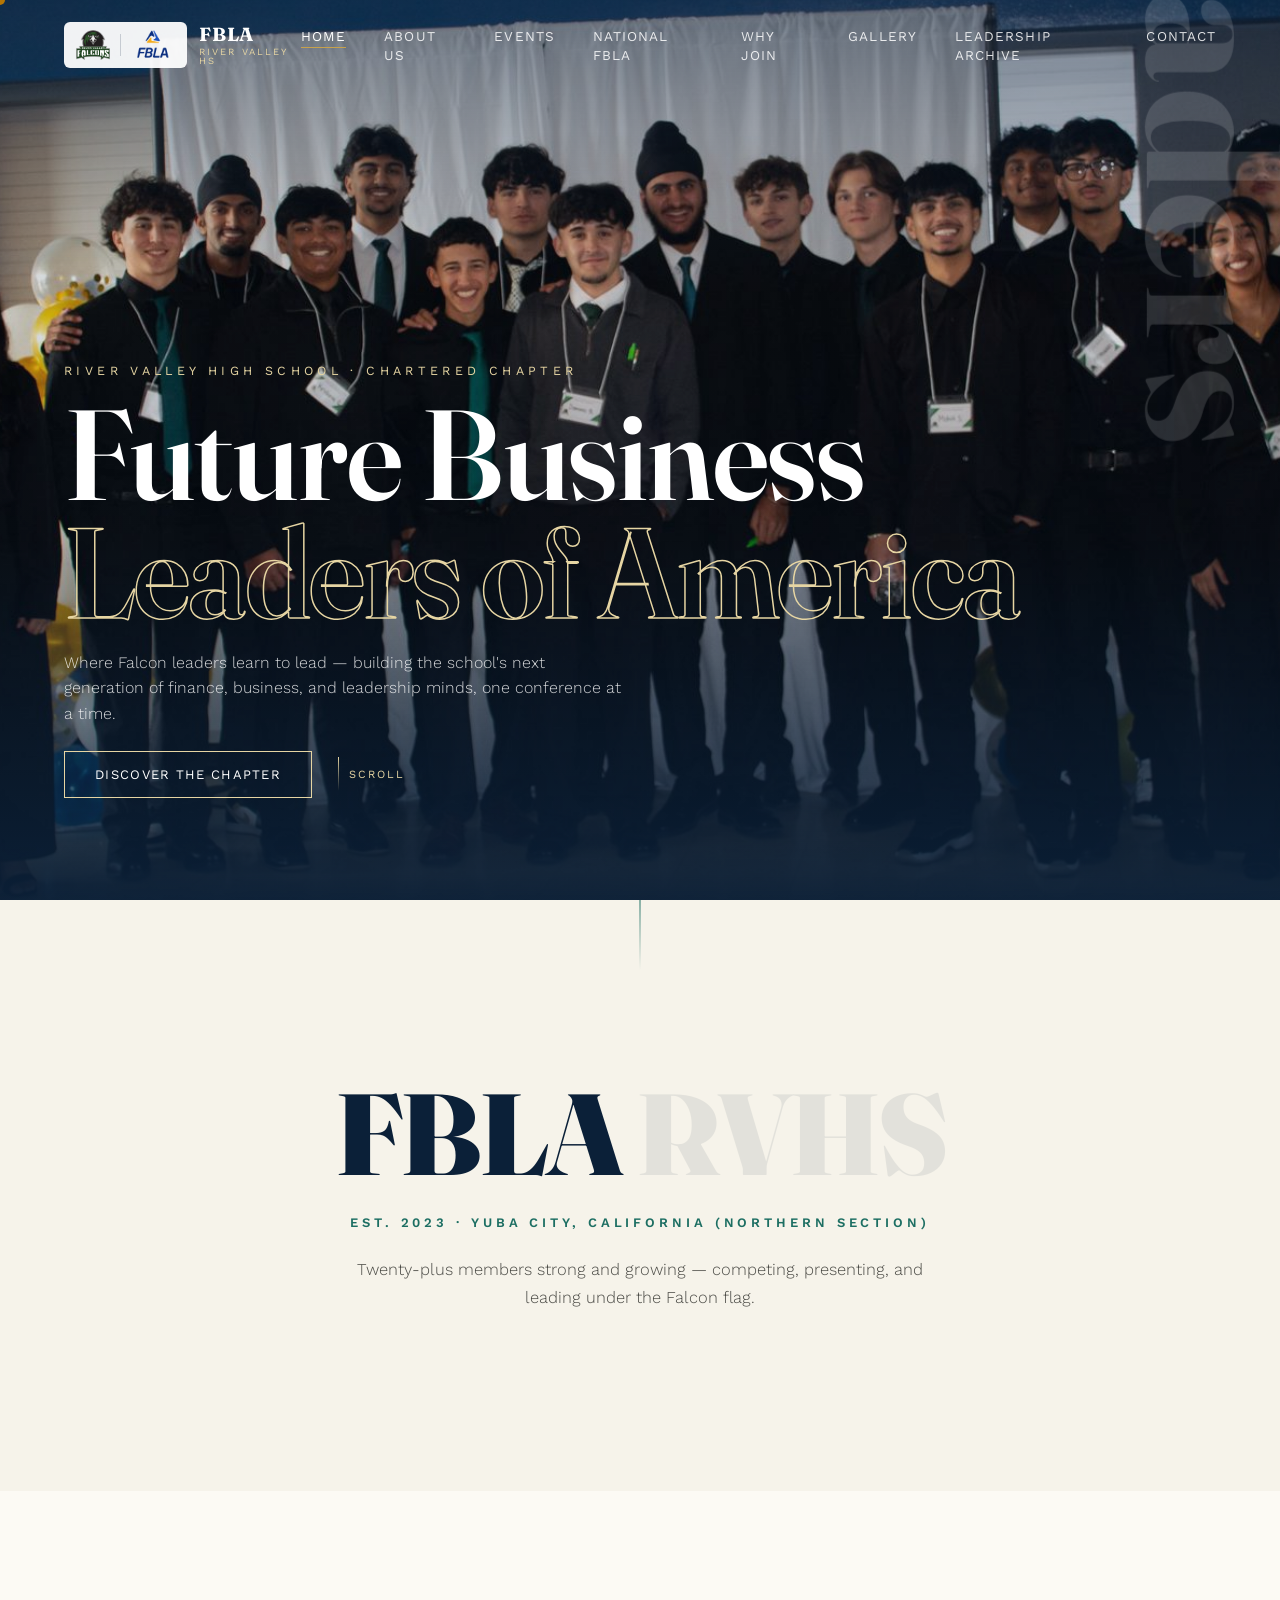
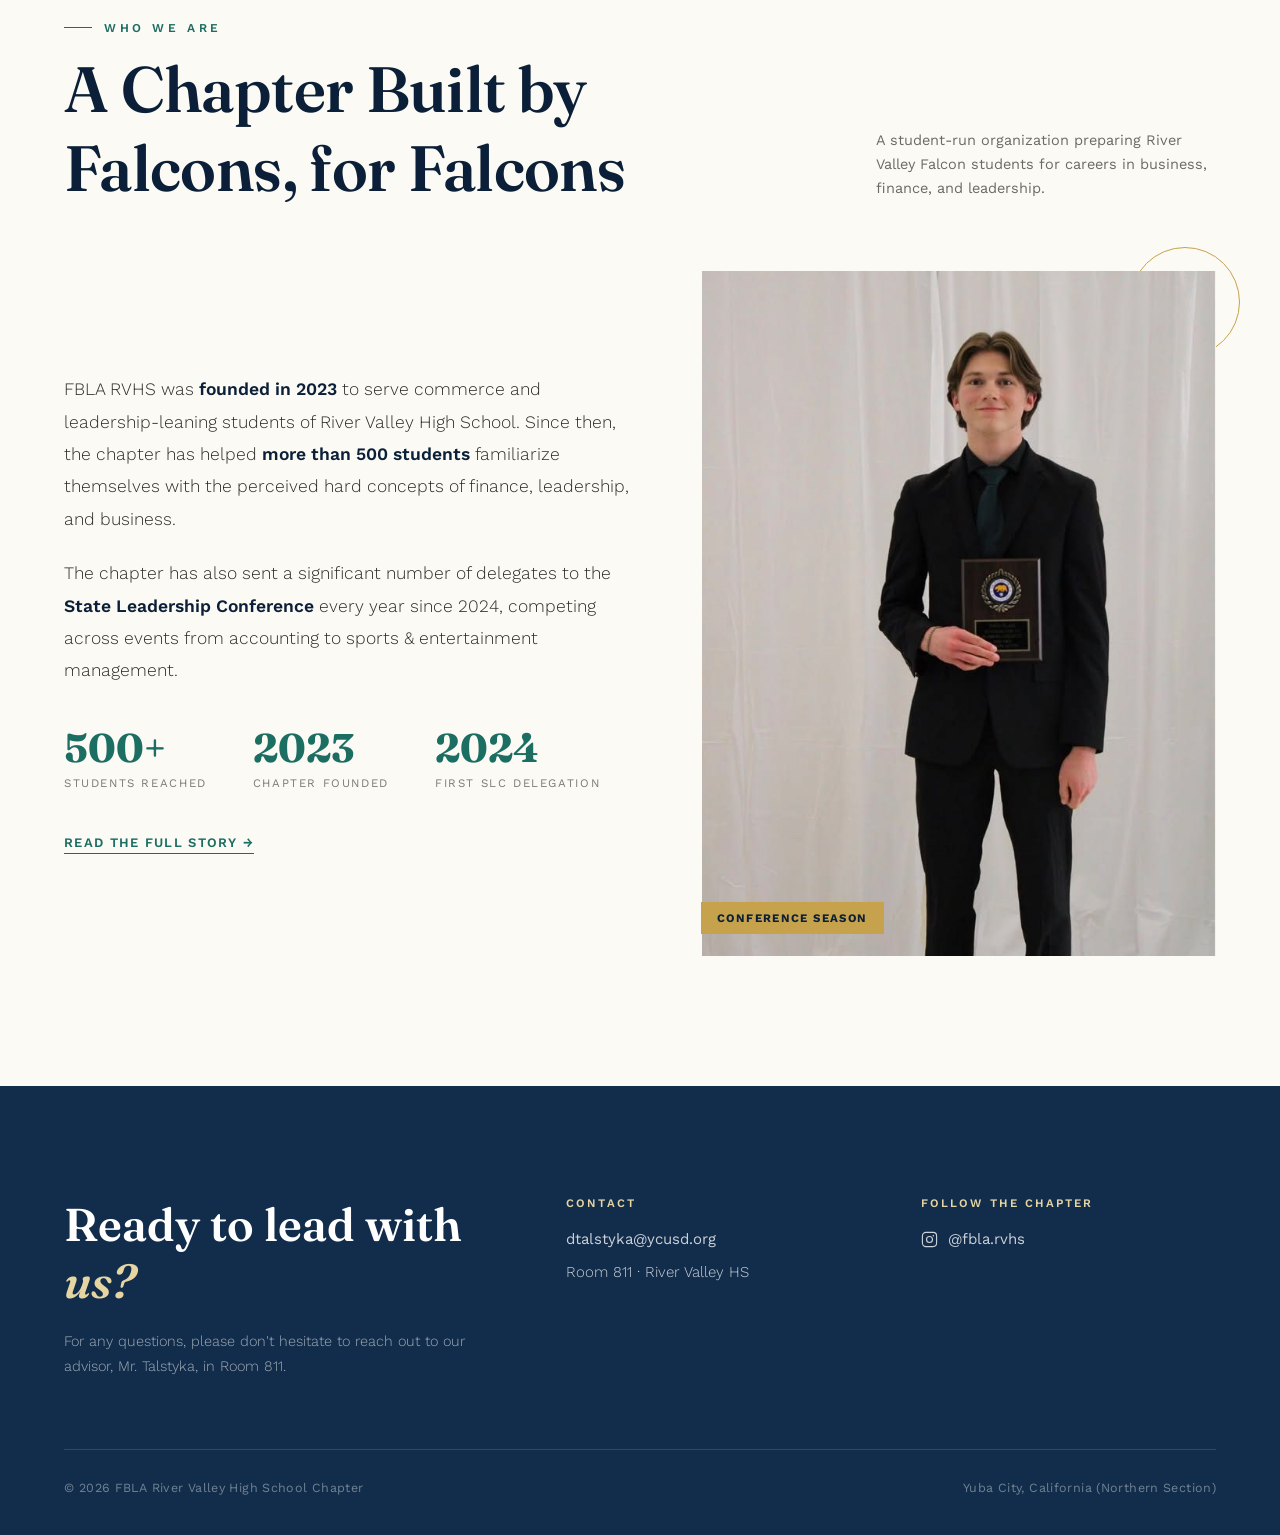
==== commit 7e87a689: "Add files via upload" ====
--- a/index.html
+++ b/index.html
@@ -7,6 +7,9 @@
 <link rel="preconnect" href="https://fonts.googleapis.com">
 <link rel="preconnect" href="https://fonts.gstatic.com" crossorigin>
 <link href="https://fonts.googleapis.com/css2?family=Fraunces:opsz,wght@9..144,300;9..144,500;9..144,600;9..144,700;9..144,900&family=Work+Sans:wght@300;400;500;600;700&display=swap" rel="stylesheet">
+<link rel="icon" type="image/x-icon" href="images/favicon.ico">
+<link rel="icon" type="image/png" sizes="32x32" href="images/favicon-32.png">
+<link rel="apple-touch-icon" href="images/apple-touch-icon.png">
 <link rel="stylesheet" href="styles.css">
 </head>
 <body>
--- a/styles.css
+++ b/styles.css
@@ -0,0 +1,926 @@
+:root{
+  --navy:#0B2038;
+  --navy-2:#122d4b;
+  --teal:#1C6E62;
+  --teal-light:#2E9384;
+  --gold:#C7A24C;
+  --gold-soft:#e6d5a3;
+  --ivory:#F6F3EA;
+  --ivory-2:#EFEAdc;
+  --ink:#141414;
+  --paper:#FCFAF4;
+}
+*{margin:0;padding:0;box-sizing:border-box;}
+html{scroll-behavior:smooth;}
+body{
+  font-family:'Work Sans',sans-serif;
+  background:var(--paper);
+  color:var(--ink);
+  overflow-x:hidden;
+  cursor:default;
+}
+::selection{background:var(--gold-soft);color:var(--navy);}
+
+h1,h2,h3,.display{
+  font-family:'Fraunces',serif;
+  font-optical-sizing:auto;
+}
+
+a{color:inherit;text-decoration:none;}
+
+/* ---------- custom cursor dot ---------- */
+.cursor-dot{
+  position:fixed;
+  width:10px;height:10px;
+  border-radius:50%;
+  background:var(--gold);
+  pointer-events:none;
+  z-index:9999;
+  transform:translate(-50%,-50%);
+  transition:width .25s,height .25s,background .25s;
+  mix-blend-mode:difference;
+}
+.cursor-dot.grow{width:38px;height:38px;background:var(--ivory);}
+
+/* ---------- nav ---------- */
+.site-nav{
+  position:fixed;
+  top:0;left:0;right:0;
+  z-index:500;
+  display:flex;
+  align-items:center;
+  justify-content:space-between;
+  padding:22px 5vw;
+  mix-blend-mode:normal;
+  transition:background .4s ease, padding .4s ease, box-shadow .4s ease;
+}
+.site-nav.scrolled{
+  background:rgba(11,32,56,0.92);
+  backdrop-filter:blur(10px);
+  padding:14px 5vw;
+  box-shadow:0 6px 24px rgba(0,0,0,.18);
+}
+.brand{
+  display:flex;
+  align-items:center;
+  gap:12px;
+  color:#fff;
+  letter-spacing:.02em;
+}
+.brand svg{display:block;flex-shrink:0;}
+.brand-text{
+  display:flex;
+  flex-direction:column;
+  line-height:1;
+}
+.brand-text .b1{
+  font-family:'Fraunces',serif;
+  font-weight:700;
+  font-size:19px;
+  letter-spacing:.04em;
+}
+.brand-text .b2{
+  font-size:9.5px;
+  letter-spacing:.22em;
+  text-transform:uppercase;
+  color:var(--gold-soft);
+  margin-top:3px;
+}
+.nav-links{
+  display:flex;
+  gap:38px;
+  list-style:none;
+}
+.nav-links li a{
+  color:#fff;
+  font-size:13.5px;
+  letter-spacing:.08em;
+  text-transform:uppercase;
+  position:relative;
+  padding-bottom:4px;
+  opacity:.85;
+  transition:opacity .25s;
+}
+.nav-links li a::after{
+  content:'';
+  position:absolute;
+  left:0;bottom:0;
+  width:0%;
+  height:1.5px;
+  background:var(--gold);
+  transition:width .3s ease;
+}
+.nav-links li a:hover,.nav-links li a.active{opacity:1;}
+.nav-links li a:hover::after,.nav-links li a.active::after{width:100%;}
+.nav-toggle{display:none;}
+
+/* ---------- hero ---------- */
+.hero{
+  position:relative;
+  height:100vh;
+  min-height:640px;
+  overflow:hidden;
+  display:flex;
+  align-items:flex-end;
+  background:var(--navy);
+}
+.hero-media{
+  position:absolute;
+  inset:0;
+  will-change:transform;
+}
+.hero-media img{
+  width:100%;height:100%;
+  object-fit:cover;
+  object-position:center 22%;
+  transform:scale(1.08);
+}
+.hero-scrim{
+  position:absolute;inset:0;
+  background:
+    linear-gradient(180deg, rgba(11,32,56,.55) 0%, rgba(11,32,56,.15) 32%, rgba(11,32,56,.25) 60%, rgba(11,32,56,.96) 100%);
+}
+.hero-inner{
+  position:relative;
+  z-index:2;
+  width:100%;
+  padding:0 5vw 8vw;
+  display:flex;
+  flex-direction:column;
+  gap:18px;
+}
+.hero-eyebrow{
+  color:var(--gold-soft);
+  font-size:12.5px;
+  letter-spacing:.35em;
+  text-transform:uppercase;
+  opacity:0;
+  transform:translateY(14px);
+  animation:riseIn .9s .3s cubic-bezier(.16,1,.3,1) forwards;
+}
+.hero-title{
+  color:#fff;
+  font-weight:600;
+  line-height:.92;
+  font-size:clamp(52px,10vw,132px);
+  letter-spacing:-.01em;
+}
+.hero-title .line{
+  display:block;
+  overflow:hidden;
+}
+.hero-title .line span{
+  display:block;
+  transform:translateY(110%);
+  animation:riseIn 1s cubic-bezier(.16,1,.3,1) forwards;
+}
+.hero-title .line:nth-child(1) span{animation-delay:.15s;}
+.hero-title .line:nth-child(2) span{
+  animation-delay:.32s;
+  color:transparent;
+  -webkit-text-stroke:1.5px var(--gold-soft);
+}
+@keyframes riseIn{to{opacity:1;transform:translateY(0);}}
+
+.hero-sub{
+  max-width:560px;
+  color:rgba(255,255,255,.82);
+  font-size:16px;
+  line-height:1.6;
+  font-weight:300;
+  opacity:0;
+  animation:riseIn .9s .55s cubic-bezier(.16,1,.3,1) forwards;
+}
+.hero-meta{
+  display:flex;
+  align-items:center;
+  gap:26px;
+  margin-top:6px;
+  opacity:0;
+  animation:riseIn .9s .7s cubic-bezier(.16,1,.3,1) forwards;
+}
+.scroll-cue{
+  display:flex;
+  align-items:center;
+  gap:10px;
+  color:var(--gold-soft);
+  font-size:11px;
+  letter-spacing:.18em;
+  text-transform:uppercase;
+}
+.scroll-cue .line-anim{
+  width:1px;height:34px;
+  background:linear-gradient(var(--gold-soft),transparent);
+  position:relative;
+  overflow:hidden;
+}
+.scroll-cue .line-anim::after{
+  content:'';
+  position:absolute;
+  top:-100%;left:0;
+  width:100%;height:100%;
+  background:var(--gold);
+  animation:drip 1.8s ease-in-out infinite;
+}
+@keyframes drip{
+  0%{top:-100%;}
+  60%{top:100%;}
+  100%{top:100%;}
+}
+
+/* chapter name mark that reveals on scroll inside hero */
+.hero-watermark{
+  position:absolute;
+  right:5vw;top:50%;
+  transform:translateY(-50%) rotate(90deg);
+  transform-origin:right center;
+  color:rgba(255,255,255,.14);
+  font-family:'Fraunces',serif;
+  font-weight:700;
+  font-size:15vw;
+  white-space:nowrap;
+  letter-spacing:.02em;
+  pointer-events:none;
+  z-index:1;
+  display:none;
+}
+@media(min-width:1000px){.hero-watermark{display:block;}}
+
+/* ---------- reveal-on-scroll chapter title band ---------- */
+.reveal-band{
+  position:relative;
+  background:var(--ivory);
+  padding:min(14vw,180px) 5vw;
+  text-align:center;
+  overflow:hidden;
+}
+.reveal-band::before{
+  content:'';
+  position:absolute;
+  top:0;left:50%;
+  transform:translateX(-50%);
+  width:1px;height:70px;
+  background:linear-gradient(var(--teal),transparent);
+}
+.reveal-word{
+  font-family:'Fraunces',serif;
+  font-weight:900;
+  font-size:clamp(44px,9vw,150px);
+  line-height:.95;
+  color:var(--navy);
+  letter-spacing:-.02em;
+}
+.reveal-word .r-chunk{
+  display:inline-block;
+  opacity:.08;
+  transition:opacity .05s linear;
+}
+.reveal-tag{
+  margin-top:26px;
+  font-size:13px;
+  letter-spacing:.3em;
+  text-transform:uppercase;
+  color:var(--teal);
+  font-weight:600;
+}
+.reveal-desc{
+  max-width:600px;
+  margin:26px auto 0;
+  color:#4b4b46;
+  font-size:16.5px;
+  line-height:1.7;
+  font-weight:300;
+}
+
+/* ---------- section shell ---------- */
+section{position:relative;}
+.section-pad{padding:130px 5vw;}
+.section-head{
+  display:flex;
+  justify-content:space-between;
+  align-items:flex-end;
+  gap:40px;
+  margin-bottom:64px;
+  flex-wrap:wrap;
+}
+.eyebrow{
+  font-size:12px;
+  letter-spacing:.3em;
+  text-transform:uppercase;
+  color:var(--teal);
+  font-weight:600;
+  display:flex;
+  align-items:center;
+  gap:12px;
+}
+.eyebrow::before{
+  content:'';
+  width:28px;height:1px;
+  background:var(--teal);
+}
+.section-title{
+  font-size:clamp(34px,5vw,64px);
+  font-weight:600;
+  color:var(--navy);
+  margin-top:14px;
+  letter-spacing:-.01em;
+  max-width:680px;
+}
+.section-note{
+  max-width:340px;
+  color:#6b6b64;
+  font-size:14.5px;
+  line-height:1.65;
+  padding-bottom:6px;
+}
+
+/* fade-up reveal utility */
+.fx{
+  opacity:0;
+  transform:translateY(36px);
+  transition:opacity .8s cubic-bezier(.16,1,.3,1), transform .8s cubic-bezier(.16,1,.3,1);
+}
+.fx.in{opacity:1;transform:translateY(0);}
+
+/* ---------- about ---------- */
+.about{
+  background:var(--paper);
+}
+.about-grid{
+  display:grid;
+  grid-template-columns:1.05fr .95fr;
+  gap:70px;
+  align-items:center;
+}
+@media(max-width:880px){.about-grid{grid-template-columns:1fr;}}
+.about-copy p{
+  font-size:17.5px;
+  line-height:1.85;
+  color:#2c2c28;
+  font-weight:300;
+  margin-bottom:22px;
+}
+.about-copy strong{font-weight:600;color:var(--navy);}
+.stat-row{
+  display:flex;
+  gap:46px;
+  margin:36px 0 40px;
+  flex-wrap:wrap;
+}
+.stat b{
+  font-family:'Fraunces',serif;
+  font-size:40px;
+  color:var(--teal);
+  font-weight:700;
+  display:block;
+}
+.stat span{
+  font-size:11.5px;
+  letter-spacing:.14em;
+  text-transform:uppercase;
+  color:#7a7a72;
+}
+.advisor-card{
+  border:1px solid rgba(11,32,56,.12);
+  padding:22px 24px;
+  display:flex;
+  gap:16px;
+  align-items:center;
+  background:#fff;
+  max-width:460px;
+}
+.advisor-avatar{
+  width:46px;height:46px;
+  border-radius:50%;
+  background:var(--navy);
+  color:var(--gold-soft);
+  display:flex;align-items:center;justify-content:center;
+  font-family:'Fraunces',serif;
+  font-weight:700;
+  flex-shrink:0;
+}
+.advisor-meta p{margin:0;font-size:13.5px;line-height:1.5;color:#4a4a45;}
+.advisor-meta .name{font-weight:600;color:var(--navy);font-size:14.5px;}
+
+.about-photo{
+  position:relative;
+}
+.about-photo .frame{
+  position:relative;
+  overflow:hidden;
+  aspect-ratio:3/4;
+  background:var(--navy);
+}
+.about-photo img{
+  width:100%;height:100%;
+  object-fit:cover;
+  transition:transform 1.1s cubic-bezier(.16,1,.3,1);
+}
+.about-photo:hover img{transform:scale(1.06);}
+.about-photo .tag{
+  position:absolute;
+  left:-1px;bottom:22px;
+  background:var(--gold);
+  color:var(--navy);
+  font-size:11.5px;
+  letter-spacing:.12em;
+  text-transform:uppercase;
+  font-weight:700;
+  padding:9px 16px;
+}
+.about-photo .ring{
+  position:absolute;
+  top:-24px;right:-24px;
+  width:110px;height:110px;
+  border:1px solid var(--gold);
+  border-radius:50%;
+  z-index:-1;
+}
+
+/* ---------- gallery ---------- */
+.gallery-section{
+  background:var(--navy);
+  color:#fff;
+}
+.gallery-section .eyebrow{color:var(--gold-soft);}
+.gallery-section .eyebrow::before{background:var(--gold-soft);}
+.gallery-section .section-title{color:#fff;}
+.gallery-section .section-note{color:rgba(255,255,255,.55);}
+
+.gallery-grid{
+  display:grid;
+  grid-template-columns:repeat(4,1fr);
+  gap:14px;
+  grid-auto-flow:dense;
+}
+@media(max-width:980px){.gallery-grid{grid-template-columns:repeat(2,1fr);}}
+@media(max-width:520px){.gallery-grid{grid-template-columns:1fr;}}
+
+.g-item{
+  position:relative;
+  overflow:hidden;
+  cursor:pointer;
+  background:#08182b;
+}
+.g-item img{
+  width:100%;height:100%;
+  object-fit:cover;
+  display:block;
+  transition:transform .8s cubic-bezier(.16,1,.3,1), filter .5s;
+  filter:saturate(.9);
+}
+.g-item:hover img{transform:scale(1.08);filter:saturate(1.05);}
+.g-item.wide{grid-column:span 2;}
+.g-item.tall{grid-row:span 2;}
+.g-item .g-veil{
+  position:absolute;inset:0;
+  background:linear-gradient(180deg,transparent 40%,rgba(3,12,22,.85) 100%);
+  opacity:0;
+  transition:opacity .4s;
+  display:flex;
+  align-items:flex-end;
+  padding:16px;
+}
+.g-item:hover .g-veil{opacity:1;}
+.g-veil span{
+  font-size:12px;
+  letter-spacing:.1em;
+  text-transform:uppercase;
+  color:var(--gold-soft);
+  font-weight:600;
+}
+
+/* lightbox */
+.lightbox{
+  position:fixed;inset:0;
+  background:rgba(6,14,26,.96);
+  z-index:1000;
+  display:none;
+  align-items:center;
+  justify-content:center;
+  padding:6vh 5vw;
+  backdrop-filter:blur(6px);
+}
+.lightbox.open{display:flex;}
+.lightbox img{
+  max-width:100%;max-height:88vh;
+  object-fit:contain;
+  box-shadow:0 30px 80px rgba(0,0,0,.5);
+}
+.lightbox-close{
+  position:absolute;
+  top:28px;right:5vw;
+  color:#fff;
+  font-size:14px;
+  letter-spacing:.15em;
+  text-transform:uppercase;
+  cursor:pointer;
+  display:flex;align-items:center;gap:10px;
+}
+.lightbox-nav{
+  position:absolute;
+  top:50%;transform:translateY(-50%);
+  color:#fff;
+  font-size:30px;
+  cursor:pointer;
+  padding:14px;
+  opacity:.7;
+  transition:opacity .2s;
+  font-family:'Fraunces',serif;
+}
+.lightbox-nav:hover{opacity:1;}
+.lightbox-nav.prev{left:2vw;}
+.lightbox-nav.next{right:2vw;}
+
+/* ---------- leadership archive ---------- */
+.leadership{
+  background:var(--ivory);
+}
+.term-block{
+  border-top:1px solid rgba(11,32,56,.14);
+  padding:44px 0;
+  display:grid;
+  grid-template-columns:220px 1fr;
+  gap:40px;
+  align-items:start;
+}
+.term-block:last-child{border-bottom:1px solid rgba(11,32,56,.14);}
+@media(max-width:760px){.term-block{grid-template-columns:1fr;gap:18px;}}
+.term-year{
+  font-family:'Fraunces',serif;
+  font-size:30px;
+  font-weight:700;
+  color:var(--navy);
+  position:sticky;
+  top:110px;
+}
+.badge-grid{
+  display:grid;
+  grid-template-columns:repeat(auto-fill,minmax(230px,1fr));
+  gap:16px;
+}
+.badge{
+  background:#fff;
+  border:1px solid rgba(11,32,56,.1);
+  border-top:4px solid var(--teal);
+  padding:18px 20px 16px;
+  position:relative;
+  transition:transform .35s cubic-bezier(.16,1,.3,1), box-shadow .35s;
+}
+.badge:hover{
+  transform:translateY(-6px);
+  box-shadow:0 18px 34px rgba(11,32,56,.12);
+  border-top-color:var(--gold);
+}
+.badge .role{
+  font-size:10.5px;
+  letter-spacing:.16em;
+  text-transform:uppercase;
+  color:var(--teal);
+  font-weight:700;
+  margin-bottom:8px;
+}
+.badge:hover .role{color:var(--gold);
+  transition:color .35s;
+}
+.badge .pname{
+  font-family:'Fraunces',serif;
+  font-size:19px;
+  font-weight:600;
+  color:var(--navy);
+  line-height:1.25;
+}
+.badge .pin{
+  position:absolute;
+  top:14px;right:14px;
+  width:8px;height:8px;
+  border-radius:50%;
+  background:var(--gold-soft);
+}
+
+/* ---------- footer / contact ---------- */
+.footer{
+  background:var(--navy-2);
+  color:#fff;
+  padding:110px 5vw 40px;
+}
+.footer-top{
+  display:grid;
+  grid-template-columns:1.2fr .8fr .8fr;
+  gap:60px;
+  padding-bottom:70px;
+  border-bottom:1px solid rgba(255,255,255,.12);
+}
+@media(max-width:820px){.footer-top{grid-template-columns:1fr;gap:40px;}}
+.footer-title{
+  font-size:clamp(30px,4vw,46px);
+  font-weight:600;
+  max-width:420px;
+  margin-bottom:20px;
+}
+.footer-title .accent{color:var(--gold-soft);font-style:italic;}
+.footer p{color:rgba(255,255,255,.6);font-size:14.5px;line-height:1.7;font-weight:300;max-width:420px;}
+.footer-col h4{
+  font-size:11.5px;
+  letter-spacing:.18em;
+  text-transform:uppercase;
+  color:var(--gold-soft);
+  margin-bottom:20px;
+  font-weight:600;
+}
+.footer-col a, .footer-col p{
+  display:block;
+  color:rgba(255,255,255,.78);
+  font-size:15px;
+  margin-bottom:12px;
+  transition:color .2s;
+}
+.footer-col a:hover{color:var(--gold-soft);}
+.footer-col .ig{
+  display:inline-flex;
+  align-items:center;
+  gap:10px;
+}
+.footer-bottom{
+  display:flex;
+  justify-content:space-between;
+  align-items:center;
+  padding-top:30px;
+  flex-wrap:wrap;
+  gap:14px;
+  font-size:12.5px;
+  color:rgba(255,255,255,.4);
+  letter-spacing:.03em;
+}
+
+/* magnetic btn */
+.mbtn{
+  position:relative;
+  display:inline-flex;
+  align-items:center;
+  gap:10px;
+  padding:15px 30px;
+  border:1px solid var(--gold-soft);
+  color:#fff;
+  font-size:13px;
+  letter-spacing:.1em;
+  text-transform:uppercase;
+  overflow:hidden;
+  transition:border-color .3s;
+}
+.mbtn span{position:relative;z-index:2;transition:color .35s;}
+.mbtn::before{
+  content:'';
+  position:absolute;
+  inset:0;
+  background:var(--gold-soft);
+  transform:translateY(101%);
+  transition:transform .4s cubic-bezier(.16,1,.3,1);
+  z-index:1;
+}
+.mbtn:hover::before{transform:translateY(0);}
+.mbtn:hover span{color:var(--navy);}
+
+/* scroll progress bar */
+.progress{
+  position:fixed;
+  top:0;left:0;
+  height:2px;
+  background:var(--gold);
+  z-index:600;
+  width:0%;
+}
+
+@media(max-width:860px){
+  .nav-links{
+    position:fixed;
+    inset:0 0 0 auto;
+    width:78vw;max-width:340px;
+    background:var(--navy);
+    flex-direction:column;
+    padding:110px 34px;
+    gap:28px;
+    transform:translateX(100%);
+    transition:transform .5s cubic-bezier(.16,1,.3,1);
+  }
+  .nav-links.open{transform:translateX(0);}
+  .nav-links li a{font-size:16px;}
+  .nav-toggle{
+    display:flex;
+    flex-direction:column;
+    gap:5px;
+    z-index:600;
+    cursor:pointer;
+    padding:6px;
+  }
+  .nav-toggle span{width:22px;height:1.5px;background:#fff;display:block;transition:.3s;}
+  .nav-toggle.open span:nth-child(1){transform:translateY(6.5px) rotate(45deg);}
+  .nav-toggle.open span:nth-child(2){opacity:0;}
+  .nav-toggle.open span:nth-child(3){transform:translateY(-6.5px) rotate(-45deg);}
+}
+
+/* ---------- logo pair ---------- */
+.brand-logos{
+  display:flex;
+  align-items:center;
+  gap:10px;
+  background:rgba(255,255,255,.94);
+  padding:6px 12px;
+  border-radius:6px;
+}
+.brand-logos img{
+  display:block;
+  height:34px;
+  width:auto;
+  object-fit:contain;
+}
+.brand-logos .div-dot{
+  width:1px;height:22px;
+  background:rgba(11,32,56,.18);
+}
+
+/* ---------- sub page hero (non-home pages) ---------- */
+.page-hero{
+  position:relative;
+  padding:190px 5vw 90px;
+  background:var(--navy);
+  overflow:hidden;
+}
+.page-hero::before{
+  content:'';
+  position:absolute;
+  inset:0;
+  background:
+    radial-gradient(circle at 85% 20%, rgba(199,162,76,.14), transparent 55%),
+    radial-gradient(circle at 10% 90%, rgba(28,110,98,.25), transparent 50%);
+}
+.page-hero-inner{position:relative;z-index:1;}
+.page-hero .eyebrow{color:var(--gold-soft);}
+.page-hero .eyebrow::before{background:var(--gold-soft);}
+.page-hero h1{
+  color:#fff;
+  font-size:clamp(38px,6vw,78px);
+  font-weight:600;
+  margin-top:16px;
+  letter-spacing:-.01em;
+  max-width:760px;
+}
+.page-hero p{
+  color:rgba(255,255,255,.68);
+  font-size:16.5px;
+  line-height:1.7;
+  max-width:560px;
+  margin-top:20px;
+  font-weight:300;
+}
+
+/* ---------- home condensed preview blocks ---------- */
+.preview-row{
+  display:flex;
+  justify-content:space-between;
+  align-items:center;
+  gap:30px;
+  margin-top:44px;
+  flex-wrap:wrap;
+}
+.preview-link{
+  display:inline-flex;
+  align-items:center;
+  gap:10px;
+  font-size:13px;
+  letter-spacing:.1em;
+  text-transform:uppercase;
+  font-weight:600;
+  color:var(--teal);
+  border-bottom:1px solid var(--teal);
+  padding-bottom:3px;
+  transition:gap .3s, color .3s;
+}
+.preview-link:hover{gap:16px;color:var(--navy);}
+
+/* secondary about photo pair (mayor visit) */
+.dual-photo{
+  display:grid;
+  grid-template-columns:1.3fr .7fr;
+  gap:18px;
+  margin-top:70px;
+}
+@media(max-width:760px){.dual-photo{grid-template-columns:1fr;}}
+.dual-photo .frame{
+  position:relative;
+  overflow:hidden;
+  background:var(--navy);
+}
+.dual-photo .frame.wide{aspect-ratio:16/8;}
+.dual-photo .frame.tall{aspect-ratio:4/5;}
+.dual-photo img{
+  width:100%;height:100%;
+  object-fit:cover;
+  transition:transform 1s cubic-bezier(.16,1,.3,1);
+}
+.dual-photo .frame:hover img{transform:scale(1.05);}
+.dual-photo .cap{
+  position:absolute;left:0;bottom:0;right:0;
+  padding:16px 20px;
+  background:linear-gradient(0deg, rgba(3,12,22,.85), transparent);
+  color:#fff;
+  font-size:12.5px;
+  letter-spacing:.06em;
+}
+
+.guest-card{
+  background:#fff;
+  border:1px solid rgba(11,32,56,.1);
+  border-left:4px solid var(--gold);
+  padding:30px 32px;
+  margin-top:56px;
+  max-width:820px;
+}
+.guest-card .role{
+  font-size:11px;
+  letter-spacing:.18em;
+  text-transform:uppercase;
+  color:var(--teal);
+  font-weight:700;
+  margin-bottom:12px;
+}
+.guest-card h3{
+  font-family:'Fraunces',serif;
+  font-size:24px;
+  color:var(--navy);
+  margin-bottom:14px;
+  font-weight:600;
+}
+.guest-card p{
+  color:#3a3a35;
+  font-size:16px;
+  line-height:1.75;
+  font-weight:300;
+}
+
+/* ---------- event pills & tabs ---------- */
+.tab-row{
+  display:flex;
+  gap:10px;
+  margin-bottom:46px;
+  flex-wrap:wrap;
+}
+.tab-btn{
+  padding:12px 26px;
+  border:1px solid rgba(11,32,56,.18);
+  background:#fff;
+  color:var(--navy);
+  font-size:13px;
+  letter-spacing:.08em;
+  text-transform:uppercase;
+  font-weight:600;
+  cursor:pointer;
+  transition:background .25s, color .25s, border-color .25s;
+}
+.tab-btn.active{
+  background:var(--navy);
+  color:#fff;
+  border-color:var(--navy);
+}
+.tab-panel{display:none;}
+.tab-panel.active{display:block;}
+
+.cat-block{margin-bottom:44px;}
+.cat-block h4{
+  font-family:'Fraunces',serif;
+  font-size:20px;
+  font-weight:600;
+  color:var(--navy);
+  margin-bottom:6px;
+}
+.cat-block .cat-count{
+  font-size:12px;
+  color:var(--teal);
+  font-weight:600;
+  letter-spacing:.04em;
+  margin-bottom:16px;
+  display:block;
+}
+.pill-grid{
+  display:flex;
+  flex-wrap:wrap;
+  gap:9px;
+}
+.pill{
+  padding:9px 16px;
+  background:#fff;
+  border:1px solid rgba(11,32,56,.12);
+  border-left:3px solid var(--teal);
+  font-size:13.5px;
+  color:#2c2c28;
+  text-decoration:none;
+  display:inline-block;
+  cursor:pointer;
+  transition:transform .25s, box-shadow .25s, border-color .25s;
+}
+.pill:hover{
+  transform:translateY(-3px);
+  box-shadow:0 10px 20px rgba(11,32,56,.1);
+  border-left-color:var(--gold);
+}
+.pill.starred{border-left-color:var(--gold);font-weight:600;}
